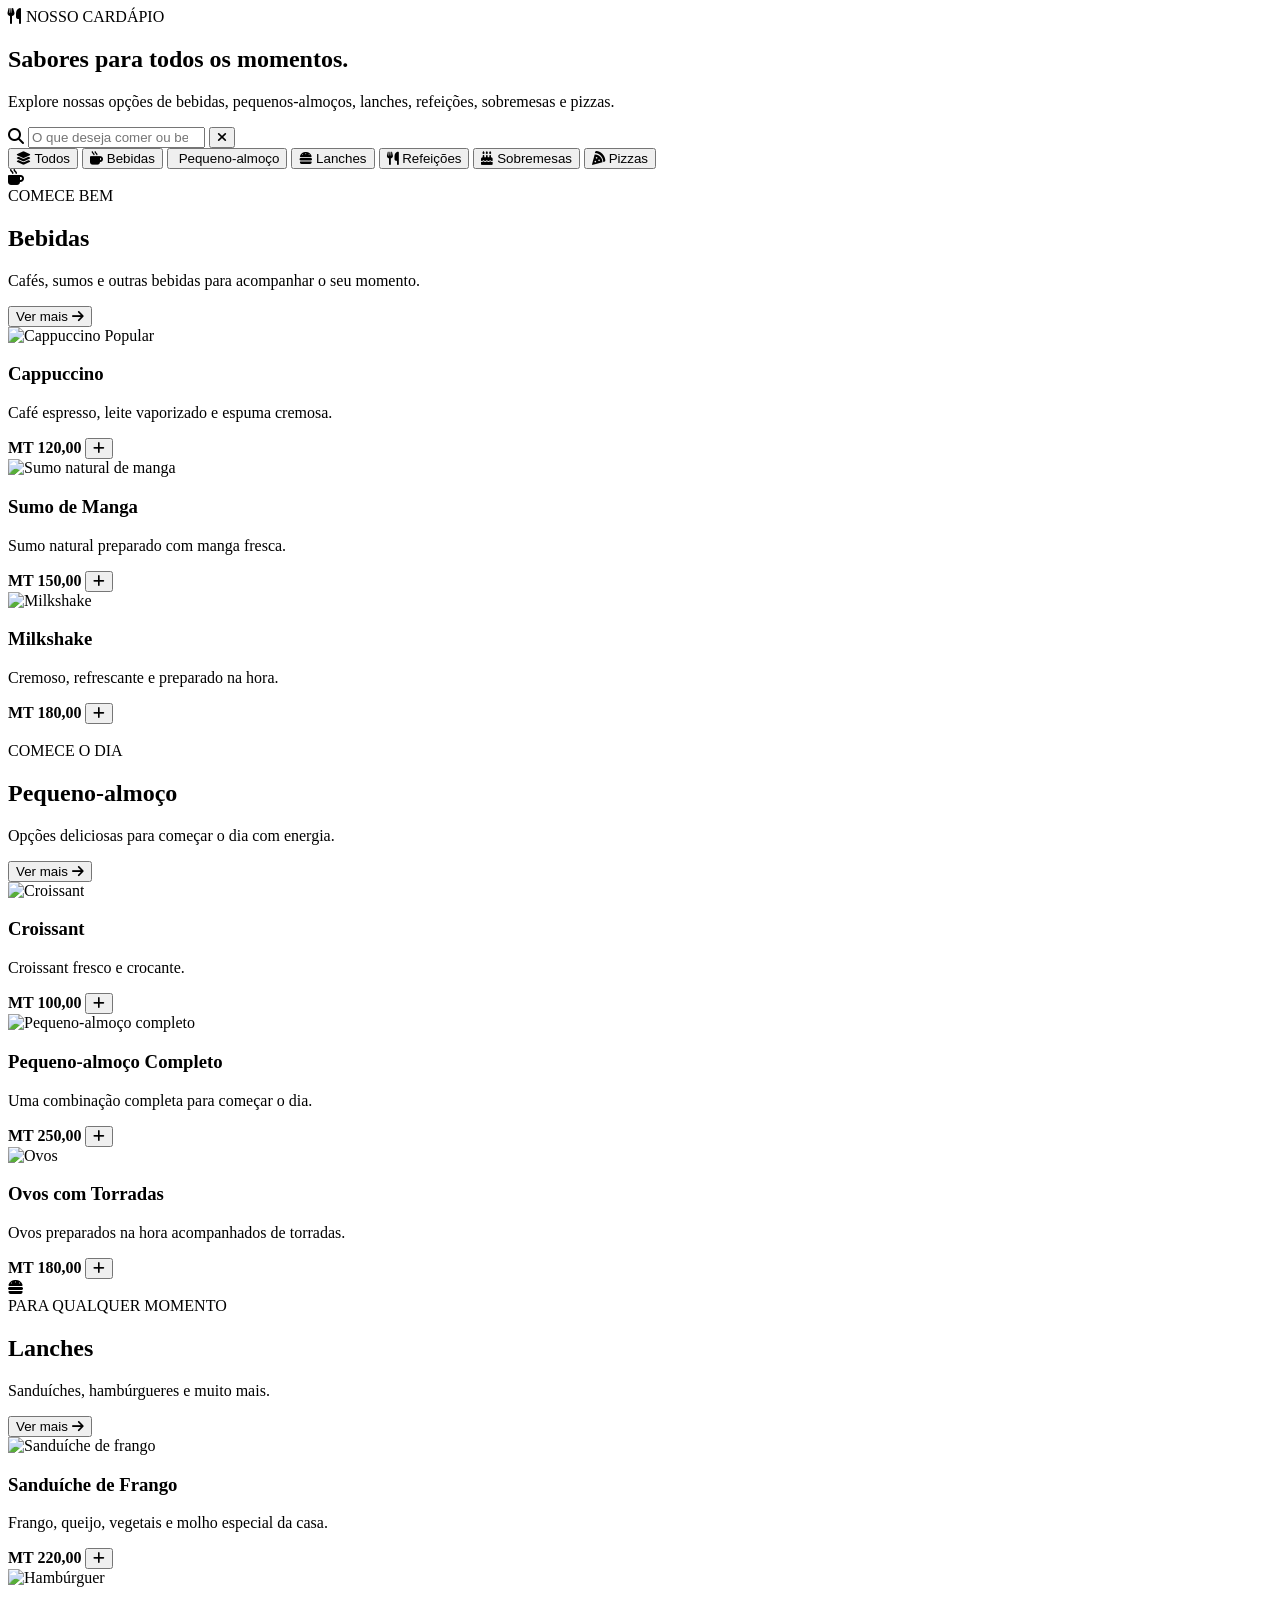
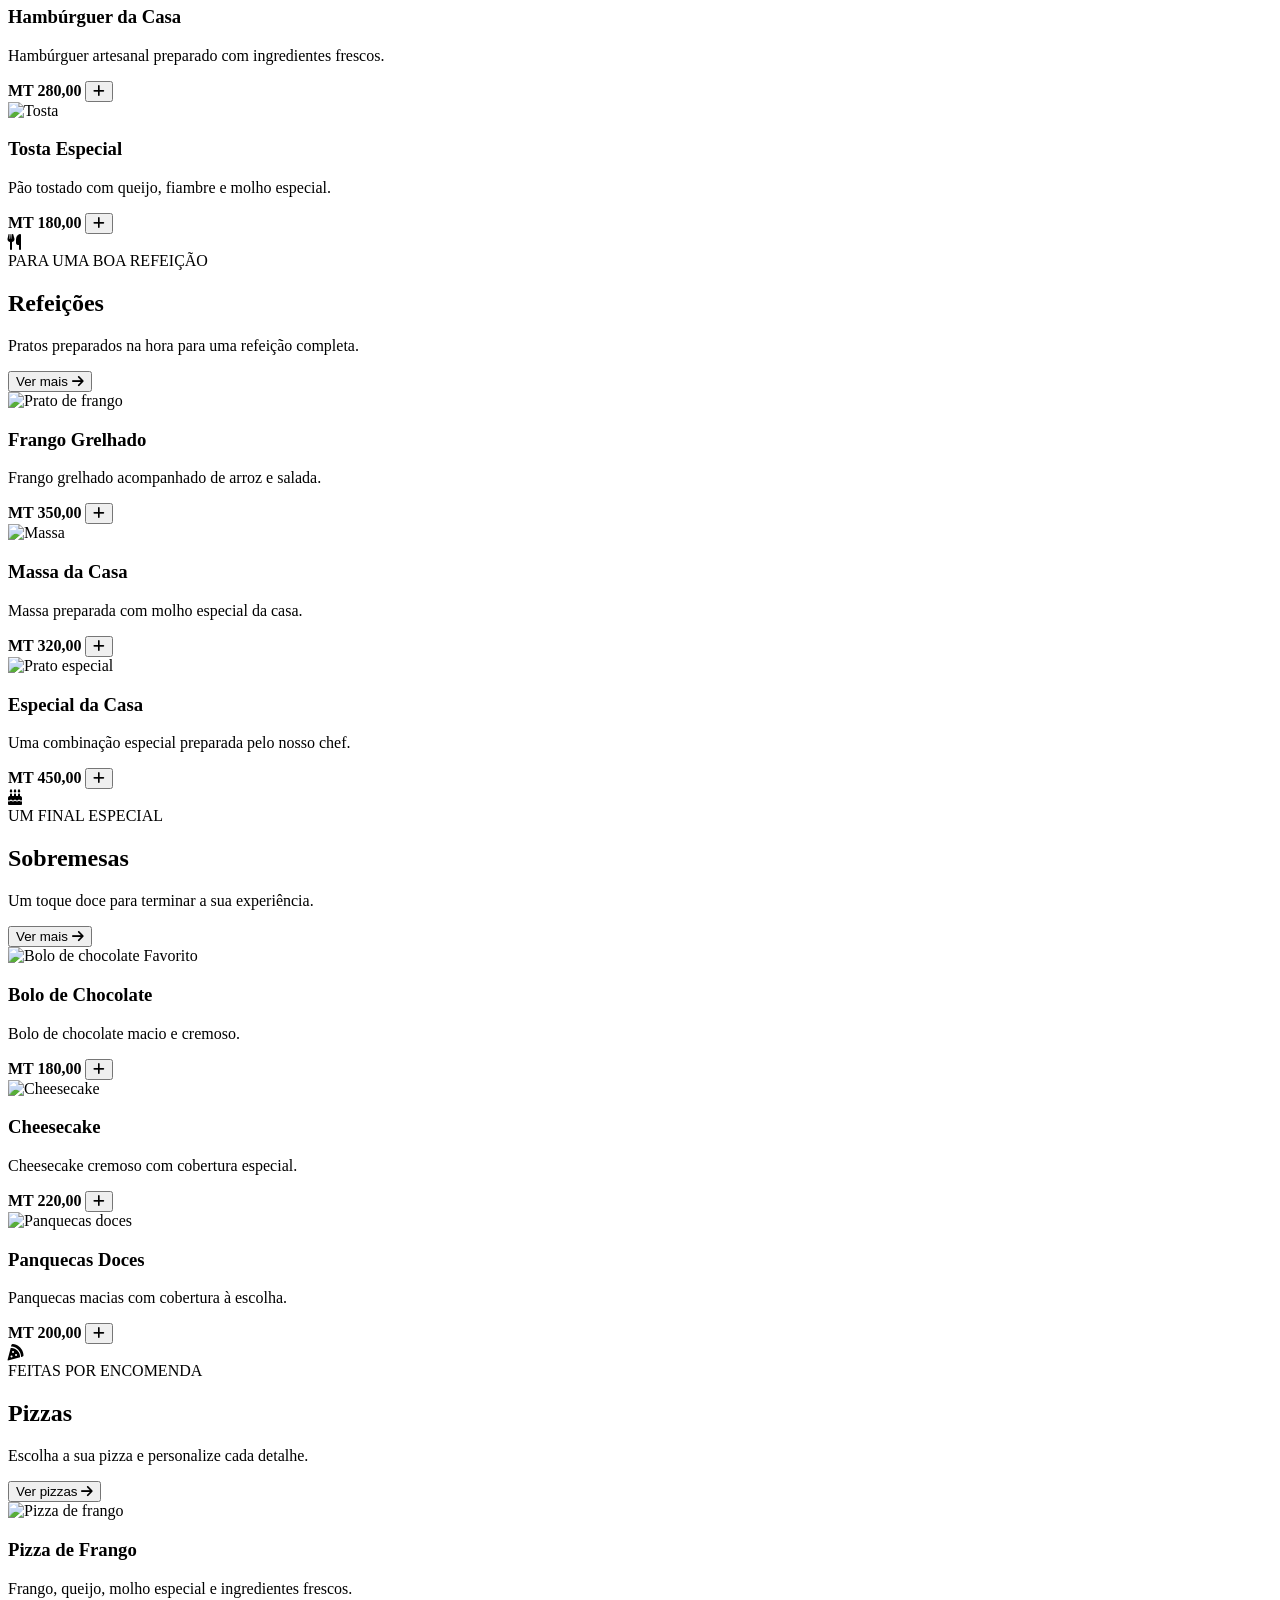
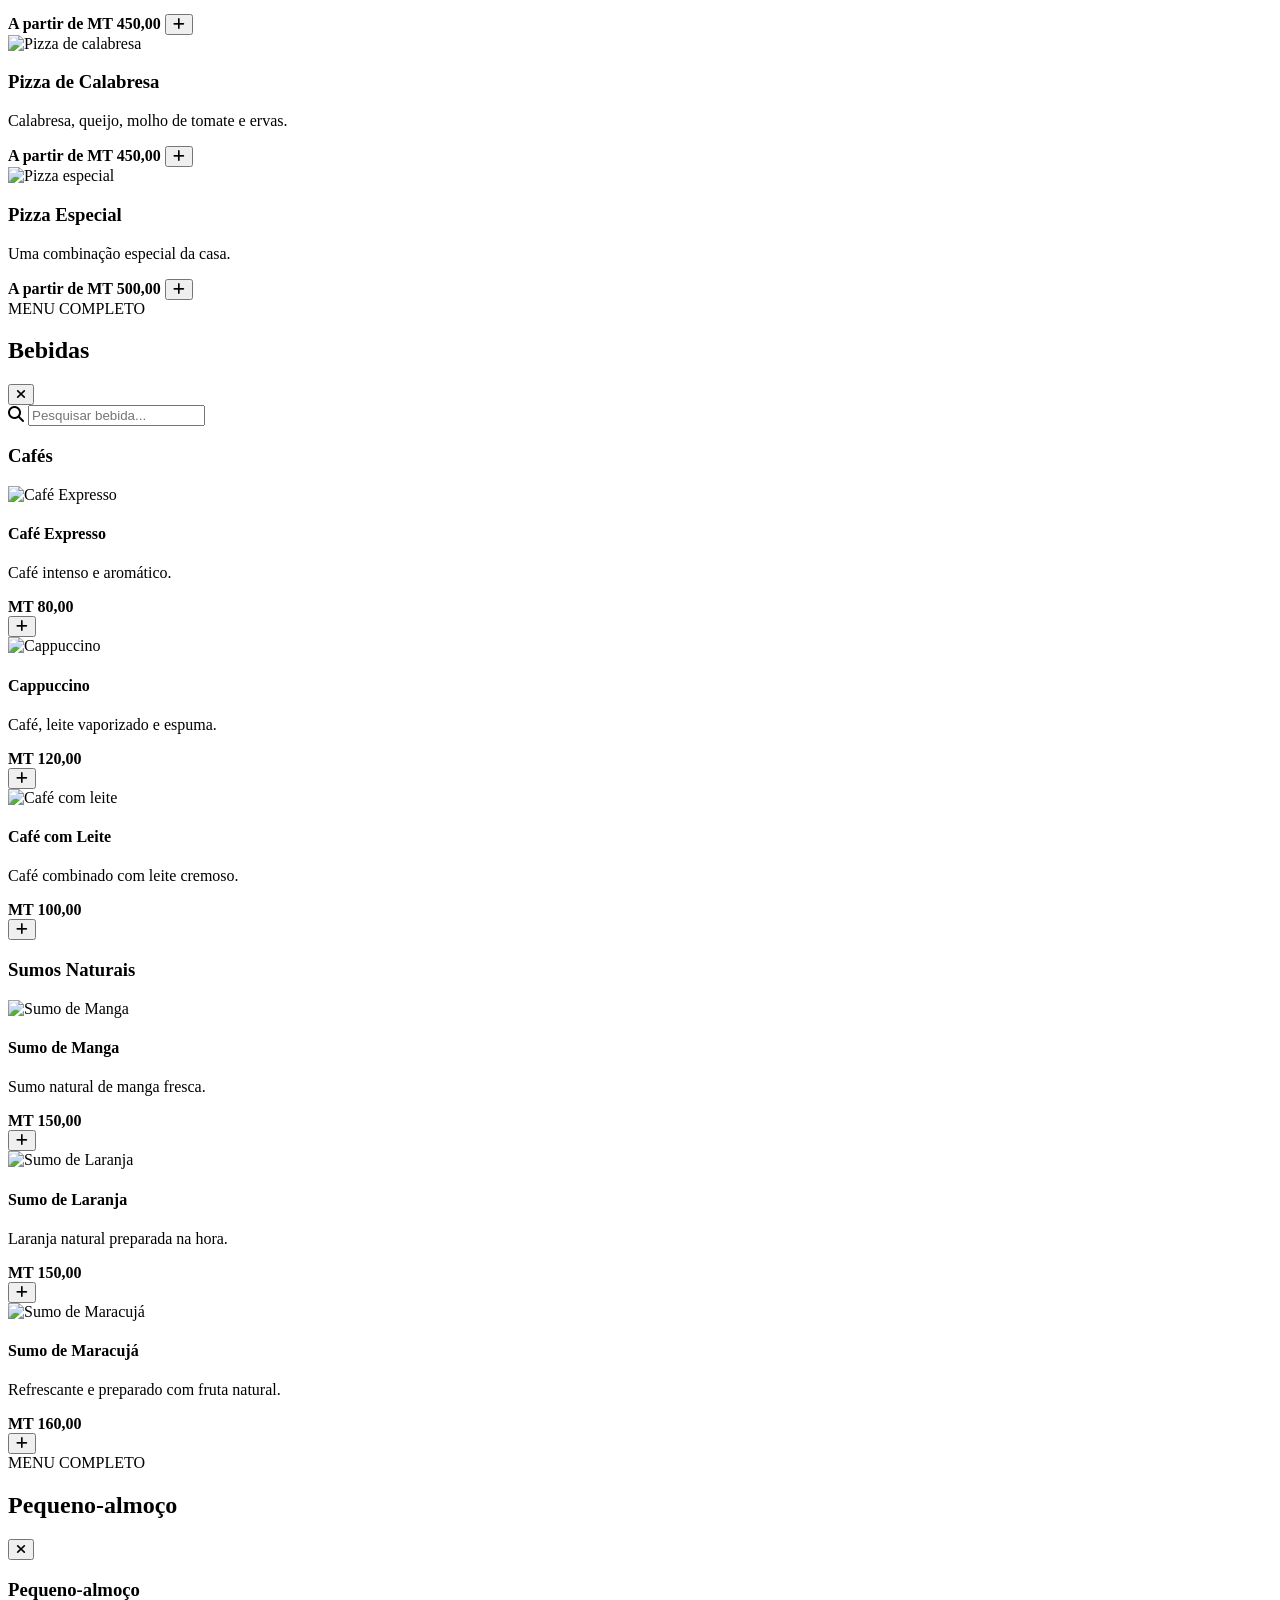
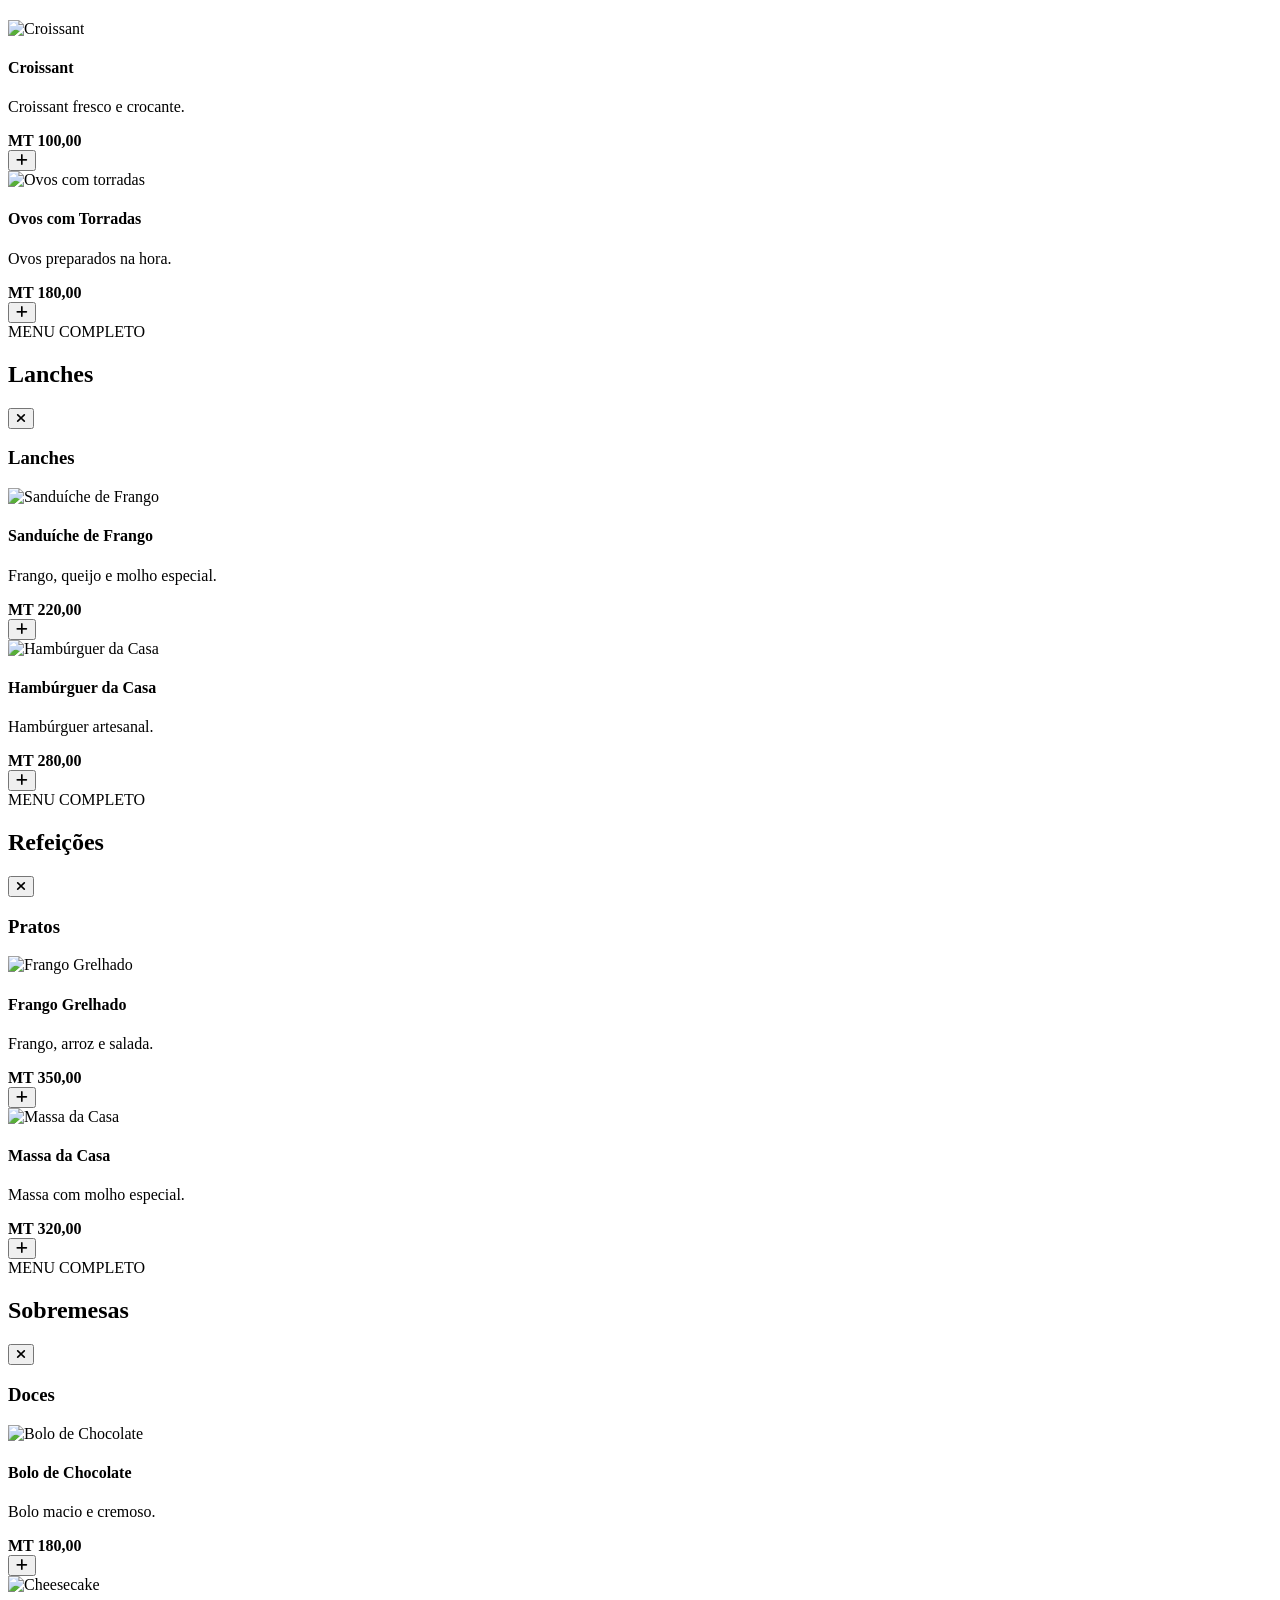
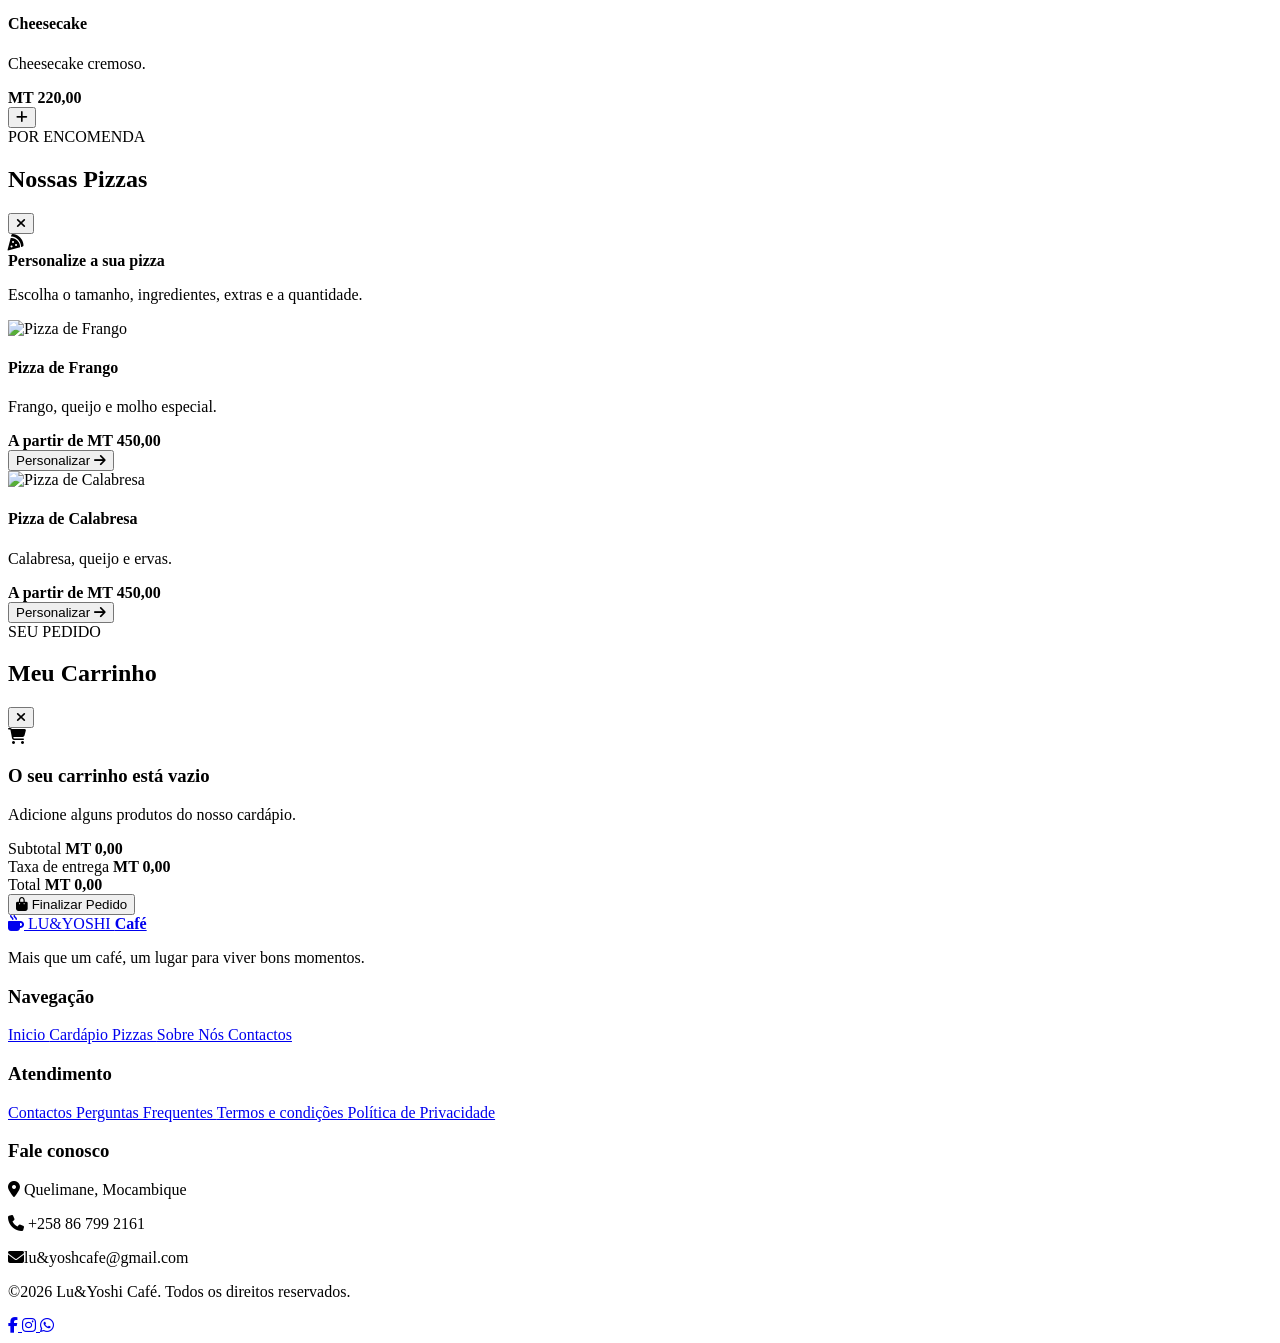
==== cardapio.html @ dadb07b1 "Add files via upload 1 publicação" ====
<!DOCTYPE html>
<html lang="pt">

<head>
    <meta charset="UTF-8">
    <meta name="viewport" content="width=device-width, initial-scale=1.0">

    <title>Cardápio | Lu&Yoshi Café</title>

    <!-- Google Fonts -->
    <link rel="preconnect" href="https://fonts.googleapis.com">
    <link rel="preconnect" href="https://fonts.gstatic.com" crossorigin>
    <link href="https://fonts.googleapis.com/css2?family=Poppins:wght@300;400;500;600;700&display=swap"
        rel="stylesheet">

    <!-- Font Awesome -->
    <link rel="stylesheet" href="https://cdnjs.cloudflare.com/ajax/libs/font-awesome/6.7.2/css/all.min.css">

    <!-- CSS -->
    <link rel="stylesheet" href="css/cardapio.css">
</head>

<body>

    <main class="pagina-cardapio">

        <!-- =====================================================
         CABEÇALHO DA PÁGINA
    ====================================================== -->

        <section class="cabecalho-cardapio">

            <span class="etiqueta-secao">
                <i class="fa-solid fa-utensils"></i>
                NOSSO CARDÁPIO
            </span>

            <h1>
                Sabores para
                <span>todos os momentos.</span>
            </h1>

            <p>
                Explore nossas opções de bebidas, pequenos-almoços,
                lanches, refeições, sobremesas e pizzas.
            </p>

        </section>


        <!-- =====================================================
         PESQUISA
    ====================================================== -->

        <section class="area-pesquisa">

            <div class="campo-pesquisa">

                <i class="fa-solid fa-magnifying-glass"></i>

                <input type="search" id="pesquisaCardapio" placeholder="O que deseja comer ou beber?"
                    autocomplete="off">

                <button type="button" aria-label="Limpar pesquisa">
                    <i class="fa-solid fa-xmark"></i>
                </button>

            </div>

        </section>


        <!-- =====================================================
         CATEGORIAS RÁPIDAS
    ====================================================== -->

        <section class="categorias-rapidas">

            <button class="categoria-atalho ativo" type="button">
                <i class="fa-solid fa-layer-group"></i>
                <span>Todos</span>
            </button>

            <button class="categoria-atalho" type="button">
                <i class="fa-solid fa-mug-hot"></i>
                <span>Bebidas</span>
            </button>

            <button class="categoria-atalho" type="button">
                <i class="fa-solid fa-croissant"></i>
                <span>Pequeno-almoço</span>
            </button>

            <button class="categoria-atalho" type="button">
                <i class="fa-solid fa-burger"></i>
                <span>Lanches</span>
            </button>

            <button class="categoria-atalho" type="button">
                <i class="fa-solid fa-utensils"></i>
                <span>Refeições</span>
            </button>

            <button class="categoria-atalho" type="button">
                <i class="fa-solid fa-cake-candles"></i>
                <span>Sobremesas</span>
            </button>

            <button class="categoria-atalho" type="button">
                <i class="fa-solid fa-pizza-slice"></i>
                <span>Pizzas</span>
            </button>

        </section>


        <!-- =====================================================
         BEBIDAS
    ====================================================== -->

        <section class="categoria-secao" id="bebidas">

            <div class="categoria-cabecalho">

                <div class="categoria-titulo">

                    <div class="categoria-icone">
                        <i class="fa-solid fa-mug-hot"></i>
                    </div>

                    <div>
                        <span>COMECE BEM</span>
                        <h2>Bebidas</h2>
                        <p>
                            Cafés, sumos e outras bebidas para acompanhar
                            o seu momento.
                        </p>
                    </div>

                </div>

                <button class="botao-ver-mais" type="button" data-modal="modalBebidas">
                    Ver mais
                    <i class="fa-solid fa-arrow-right"></i>
                </button>

            </div>


            <div class="produtos-destaque">

                <!-- Produto 1 -->

                <article class="produto-card">

                    <div class="produto-imagem">
                        <img src="imagens/cappuccino.jpg" alt="Cappuccino">

                        <span class="produto-tag">
                            Popular
                        </span>
                    </div>

                    <div class="produto-info">

                        <h3>Cappuccino</h3>

                        <p>
                            Café espresso, leite vaporizado
                            e espuma cremosa.
                        </p>

                        <div class="produto-final">

                            <strong>MT 120,00</strong>

                            <button type="button" class="botao-adicionar" aria-label="Adicionar Cappuccino">
                                <i class="fa-solid fa-plus"></i>
                            </button>

                        </div>

                    </div>

                </article>


                <!-- Produto 2 -->

                <article class="produto-card">

                    <div class="produto-imagem">

                        <img src="imagens/sumo-manga.jpg" alt="Sumo natural de manga">

                    </div>

                    <div class="produto-info">

                        <h3>Sumo de Manga</h3>

                        <p>
                            Sumo natural preparado
                            com manga fresca.
                        </p>

                        <div class="produto-final">

                            <strong>MT 150,00</strong>

                            <button type="button" class="botao-adicionar" aria-label="Adicionar Sumo de Manga">
                                <i class="fa-solid fa-plus"></i>
                            </button>

                        </div>

                    </div>

                </article>


                <!-- Produto 3 -->

                <article class="produto-card">

                    <div class="produto-imagem">

                        <img src="imagens/milkshake.jpg" alt="Milkshake">

                    </div>

                    <div class="produto-info">

                        <h3>Milkshake</h3>

                        <p>
                            Cremoso, refrescante e
                            preparado na hora.
                        </p>

                        <div class="produto-final">

                            <strong>MT 180,00</strong>

                            <button type="button" class="botao-adicionar" aria-label="Adicionar Milkshake">
                                <i class="fa-solid fa-plus"></i>
                            </button>

                        </div>

                    </div>

                </article>

            </div>

        </section>


        <!-- =====================================================
         PEQUENO-ALMOÇO
    ====================================================== -->

        <section class="categoria-secao" id="pequeno-almoco">

            <div class="categoria-cabecalho">

                <div class="categoria-titulo">

                    <div class="categoria-icone">
                        <i class="fa-solid fa-croissant"></i>
                    </div>

                    <div>
                        <span>COMECE O DIA</span>
                        <h2>Pequeno-almoço</h2>
                        <p>
                            Opções deliciosas para começar
                            o dia com energia.
                        </p>
                    </div>

                </div>

                <button class="botao-ver-mais" type="button" data-modal="modalPequenoAlmoco">
                    Ver mais
                    <i class="fa-solid fa-arrow-right"></i>
                </button>

            </div>


            <div class="produtos-destaque">

                <article class="produto-card">

                    <div class="produto-imagem">
                        <img src="imagens/croissant.jpg" alt="Croissant">
                    </div>

                    <div class="produto-info">

                        <h3>Croissant</h3>

                        <p>
                            Croissant fresco e crocante.
                        </p>

                        <div class="produto-final">
                            <strong>MT 100,00</strong>

                            <button type="button" class="botao-adicionar" aria-label="Adicionar Croissant">
                                <i class="fa-solid fa-plus"></i>
                            </button>
                        </div>

                    </div>

                </article>


                <article class="produto-card">

                    <div class="produto-imagem">
                        <img src="imagens/pequeno-almoco.jpg" alt="Pequeno-almoço completo">
                    </div>

                    <div class="produto-info">

                        <h3>Pequeno-almoço Completo</h3>

                        <p>
                            Uma combinação completa para
                            começar o dia.
                        </p>

                        <div class="produto-final">
                            <strong>MT 250,00</strong>

                            <button type="button" class="botao-adicionar"
                                aria-label="Adicionar Pequeno-almoço Completo">
                                <i class="fa-solid fa-plus"></i>
                            </button>
                        </div>

                    </div>

                </article>


                <article class="produto-card">

                    <div class="produto-imagem">
                        <img src="imagens/ovos.jpg" alt="Ovos">
                    </div>

                    <div class="produto-info">

                        <h3>Ovos com Torradas</h3>

                        <p>
                            Ovos preparados na hora
                            acompanhados de torradas.
                        </p>

                        <div class="produto-final">
                            <strong>MT 180,00</strong>

                            <button type="button" class="botao-adicionar" aria-label="Adicionar Ovos com Torradas">
                                <i class="fa-solid fa-plus"></i>
                            </button>
                        </div>

                    </div>

                </article>

            </div>

        </section>


        <!-- =====================================================
         LANCHES
    ====================================================== -->

        <section class="categoria-secao" id="lanches">

            <div class="categoria-cabecalho">

                <div class="categoria-titulo">

                    <div class="categoria-icone">
                        <i class="fa-solid fa-burger"></i>
                    </div>

                    <div>
                        <span>PARA QUALQUER MOMENTO</span>
                        <h2>Lanches</h2>
                        <p>
                            Sanduíches, hambúrgueres e muito mais.
                        </p>
                    </div>

                </div>

                <button class="botao-ver-mais" type="button" data-modal="modalLanches">
                    Ver mais
                    <i class="fa-solid fa-arrow-right"></i>
                </button>

            </div>


            <div class="produtos-destaque">

                <article class="produto-card">

                    <div class="produto-imagem">
                        <img src="imagens/sanduiche-frango.jpg" alt="Sanduíche de frango">
                    </div>

                    <div class="produto-info">

                        <h3>Sanduíche de Frango</h3>

                        <p>
                            Frango, queijo, vegetais e molho
                            especial da casa.
                        </p>

                        <div class="produto-final">
                            <strong>MT 220,00</strong>

                            <button type="button" class="botao-adicionar" aria-label="Adicionar Sanduíche de Frango">
                                <i class="fa-solid fa-plus"></i>
                            </button>
                        </div>

                    </div>

                </article>


                <article class="produto-card">

                    <div class="produto-imagem">
                        <img src="imagens/hamburguer.jpg" alt="Hambúrguer">
                    </div>

                    <div class="produto-info">

                        <h3>Hambúrguer da Casa</h3>

                        <p>
                            Hambúrguer artesanal preparado
                            com ingredientes frescos.
                        </p>

                        <div class="produto-final">
                            <strong>MT 280,00</strong>

                            <button type="button" class="botao-adicionar" aria-label="Adicionar Hambúrguer da Casa">
                                <i class="fa-solid fa-plus"></i>
                            </button>
                        </div>

                    </div>

                </article>


                <article class="produto-card">

                    <div class="produto-imagem">
                        <img src="imagens/tosta.jpg" alt="Tosta">
                    </div>

                    <div class="produto-info">

                        <h3>Tosta Especial</h3>

                        <p>
                            Pão tostado com queijo,
                            fiambre e molho especial.
                        </p>

                        <div class="produto-final">
                            <strong>MT 180,00</strong>

                            <button type="button" class="botao-adicionar" aria-label="Adicionar Tosta Especial">
                                <i class="fa-solid fa-plus"></i>
                            </button>
                        </div>

                    </div>

                </article>

            </div>

        </section>


        <!-- =====================================================
         REFEIÇÕES
    ====================================================== -->

        <section class="categoria-secao" id="refeicoes">

            <div class="categoria-cabecalho">

                <div class="categoria-titulo">

                    <div class="categoria-icone">
                        <i class="fa-solid fa-utensils"></i>
                    </div>

                    <div>
                        <span>PARA UMA BOA REFEIÇÃO</span>
                        <h2>Refeições</h2>
                        <p>
                            Pratos preparados na hora
                            para uma refeição completa.
                        </p>
                    </div>

                </div>

                <button class="botao-ver-mais" type="button" data-modal="modalRefeicoes">
                    Ver mais
                    <i class="fa-solid fa-arrow-right"></i>
                </button>

            </div>


            <div class="produtos-destaque">

                <article class="produto-card">

                    <div class="produto-imagem">
                        <img src="imagens/prato-frango.jpg" alt="Prato de frango">
                    </div>

                    <div class="produto-info">

                        <h3>Frango Grelhado</h3>

                        <p>
                            Frango grelhado acompanhado
                            de arroz e salada.
                        </p>

                        <div class="produto-final">
                            <strong>MT 350,00</strong>

                            <button type="button" class="botao-adicionar" aria-label="Adicionar Frango Grelhado">
                                <i class="fa-solid fa-plus"></i>
                            </button>
                        </div>

                    </div>

                </article>


                <article class="produto-card">

                    <div class="produto-imagem">
                        <img src="imagens/massa.jpg" alt="Massa">
                    </div>

                    <div class="produto-info">

                        <h3>Massa da Casa</h3>

                        <p>
                            Massa preparada com molho
                            especial da casa.
                        </p>

                        <div class="produto-final">
                            <strong>MT 320,00</strong>

                            <button type="button" class="botao-adicionar" aria-label="Adicionar Massa da Casa">
                                <i class="fa-solid fa-plus"></i>
                            </button>
                        </div>

                    </div>

                </article>


                <article class="produto-card">

                    <div class="produto-imagem">
                        <img src="imagens/prato-especial.jpg" alt="Prato especial">
                    </div>

                    <div class="produto-info">

                        <h3>Especial da Casa</h3>

                        <p>
                            Uma combinação especial preparada
                            pelo nosso chef.
                        </p>

                        <div class="produto-final">
                            <strong>MT 450,00</strong>

                            <button type="button" class="botao-adicionar" aria-label="Adicionar Especial da Casa">
                                <i class="fa-solid fa-plus"></i>
                            </button>
                        </div>

                    </div>

                </article>

            </div>

        </section>


        <!-- =====================================================
         SOBREMESAS
    ====================================================== -->

        <section class="categoria-secao" id="sobremesas">

            <div class="categoria-cabecalho">

                <div class="categoria-titulo">

                    <div class="categoria-icone">
                        <i class="fa-solid fa-cake-candles"></i>
                    </div>

                    <div>
                        <span>UM FINAL ESPECIAL</span>
                        <h2>Sobremesas</h2>
                        <p>
                            Um toque doce para terminar
                            a sua experiência.
                        </p>
                    </div>

                </div>

                <button class="botao-ver-mais" type="button" data-modal="modalSobremesas">
                    Ver mais
                    <i class="fa-solid fa-arrow-right"></i>
                </button>

            </div>


            <div class="produtos-destaque">

                <article class="produto-card">

                    <div class="produto-imagem">
                        <img src="imagens/bolo-chocolate.jpg" alt="Bolo de chocolate">

                        <span class="produto-tag">
                            Favorito
                        </span>
                    </div>

                    <div class="produto-info">

                        <h3>Bolo de Chocolate</h3>

                        <p>
                            Bolo de chocolate macio
                            e cremoso.
                        </p>

                        <div class="produto-final">
                            <strong>MT 180,00</strong>

                            <button type="button" class="botao-adicionar" aria-label="Adicionar Bolo de Chocolate">
                                <i class="fa-solid fa-plus"></i>
                            </button>
                        </div>

                    </div>

                </article>


                <article class="produto-card">

                    <div class="produto-imagem">
                        <img src="imagens/cheesecake.jpg" alt="Cheesecake">
                    </div>

                    <div class="produto-info">

                        <h3>Cheesecake</h3>

                        <p>
                            Cheesecake cremoso com cobertura
                            especial.
                        </p>

                        <div class="produto-final">
                            <strong>MT 220,00</strong>

                            <button type="button" class="botao-adicionar" aria-label="Adicionar Cheesecake">
                                <i class="fa-solid fa-plus"></i>
                            </button>
                        </div>

                    </div>

                </article>


                <article class="produto-card">

                    <div class="produto-imagem">
                        <img src="imagens/panqueca.jpg" alt="Panquecas doces">
                    </div>

                    <div class="produto-info">

                        <h3>Panquecas Doces</h3>

                        <p>
                            Panquecas macias com cobertura
                            à escolha.
                        </p>

                        <div class="produto-final">
                            <strong>MT 200,00</strong>

                            <button type="button" class="botao-adicionar" aria-label="Adicionar Panquecas Doces">
                                <i class="fa-solid fa-plus"></i>
                            </button>
                        </div>

                    </div>

                </article>

            </div>

        </section>


        <!-- =====================================================
         PIZZAS
    ====================================================== -->

        <section class="categoria-secao secao-pizzas" id="pizzas">

            <div class="categoria-cabecalho">

                <div class="categoria-titulo">

                    <div class="categoria-icone">
                        <i class="fa-solid fa-pizza-slice"></i>
                    </div>

                    <div>
                        <span>FEITAS POR ENCOMENDA</span>
                        <h2>Pizzas</h2>
                        <p>
                            Escolha a sua pizza e personalize
                            cada detalhe.
                        </p>
                    </div>

                </div>

                <button class="botao-ver-mais" type="button" data-modal="modalPizzas">
                    Ver pizzas
                    <i class="fa-solid fa-arrow-right"></i>
                </button>

            </div>


            <div class="produtos-destaque">

                <article class="produto-card">

                    <div class="produto-imagem">
                        <img src="imagens/pizza-frango.jpg" alt="Pizza de frango">

                    </div>

                    <div class="produto-info">

                        <h3>Pizza de Frango</h3>

                        <p>
                            Frango, queijo, molho especial
                            e ingredientes frescos.
                        </p>

                        <div class="produto-final">

                            <strong>A partir de MT 450,00</strong>

                            <button type="button" class="botao-adicionar" aria-label="Personalizar Pizza de Frango">
                                <i class="fa-solid fa-plus"></i>
                            </button>

                        </div>

                    </div>

                </article>


                <article class="produto-card">

                    <div class="produto-imagem">
                        <img src="imagens/pizza-calabresa.jpg" alt="Pizza de calabresa">
                    </div>

                    <div class="produto-info">

                        <h3>Pizza de Calabresa</h3>

                        <p>
                            Calabresa, queijo, molho de tomate
                            e ervas.
                        </p>

                        <div class="produto-final">

                            <strong>A partir de MT 450,00</strong>

                            <button type="button" class="botao-adicionar" aria-label="Personalizar Pizza de Calabresa">
                                <i class="fa-solid fa-plus"></i>
                            </button>

                        </div>

                    </div>

                </article>


                <article class="produto-card">

                    <div class="produto-imagem">
                        <img src="imagens/pizza-especial.jpg" alt="Pizza especial">
                    </div>

                    <div class="produto-info">

                        <h3>Pizza Especial</h3>

                        <p>
                            Uma combinação especial
                            da casa.
                        </p>

                        <div class="produto-final">

                            <strong>A partir de MT 500,00</strong>

                            <button type="button" class="botao-adicionar" aria-label="Personalizar Pizza Especial">
                                <i class="fa-solid fa-plus"></i>
                            </button>

                        </div>

                    </div>

                </article>

            </div>

        </section>


    </main>


    <!-- =========================================================
     MODAL — BEBIDAS
========================================================== -->

    <div class="modal" id="modalBebidas">

        <div class="modal-conteudo">

            <div class="modal-cabecalho">

                <div>
                    <span>MENU COMPLETO</span>
                    <h2>Bebidas</h2>
                </div>

                <button class="fechar-modal" type="button">
                    <i class="fa-solid fa-xmark"></i>
                </button>

            </div>


            <div class="modal-pesquisa">

                <i class="fa-solid fa-magnifying-glass"></i>

                <input type="search" placeholder="Pesquisar bebida...">

            </div>


            <div class="grupo-produtos">

                <h3>Cafés</h3>

                <article class="produto-modal">

                    <div class="produto-modal-imagem">
                        <img src="imagens/cafe-expresso.jpg" alt="Café Expresso">
                    </div>

                    <div class="produto-modal-info">

                        <h4>Café Expresso</h4>

                        <p>Café intenso e aromático.</p>

                        <strong>MT 80,00</strong>

                    </div>

                    <button class="botao-adicionar-modal">
                        <i class="fa-solid fa-plus"></i>
                    </button>

                </article>


                <article class="produto-modal">

                    <div class="produto-modal-imagem">
                        <img src="imagens/cappuccino.jpg" alt="Cappuccino">
                    </div>

                    <div class="produto-modal-info">

                        <h4>Cappuccino</h4>

                        <p>Café, leite vaporizado e espuma.</p>

                        <strong>MT 120,00</strong>

                    </div>

                    <button class="botao-adicionar-modal">
                        <i class="fa-solid fa-plus"></i>
                    </button>

                </article>


                <article class="produto-modal">

                    <div class="produto-modal-imagem">
                        <img src="imagens/cafe-leite.jpg" alt="Café com leite">
                    </div>

                    <div class="produto-modal-info">

                        <h4>Café com Leite</h4>

                        <p>Café combinado com leite cremoso.</p>

                        <strong>MT 100,00</strong>

                    </div>

                    <button class="botao-adicionar-modal">
                        <i class="fa-solid fa-plus"></i>
                    </button>

                </article>

            </div>


            <div class="grupo-produtos">

                <h3>Sumos Naturais</h3>

                <article class="produto-modal">

                    <div class="produto-modal-imagem">
                        <img src="imagens/sumo-manga.jpg" alt="Sumo de Manga">
                    </div>

                    <div class="produto-modal-info">

                        <h4>Sumo de Manga</h4>

                        <p>Sumo natural de manga fresca.</p>

                        <strong>MT 150,00</strong>

                    </div>

                    <button class="botao-adicionar-modal">
                        <i class="fa-solid fa-plus"></i>
                    </button>

                </article>


                <article class="produto-modal">

                    <div class="produto-modal-imagem">
                        <img src="imagens/sumo-laranja.jpg" alt="Sumo de Laranja">
                    </div>

                    <div class="produto-modal-info">

                        <h4>Sumo de Laranja</h4>

                        <p>Laranja natural preparada na hora.</p>

                        <strong>MT 150,00</strong>

                    </div>

                    <button class="botao-adicionar-modal">
                        <i class="fa-solid fa-plus"></i>
                    </button>

                </article>


                <article class="produto-modal">

                    <div class="produto-modal-imagem">
                        <img src="imagens/sumo-maracuja.jpg" alt="Sumo de Maracujá">
                    </div>

                    <div class="produto-modal-info">

                        <h4>Sumo de Maracujá</h4>

                        <p>Refrescante e preparado com fruta natural.</p>

                        <strong>MT 160,00</strong>

                    </div>

                    <button class="botao-adicionar-modal">
                        <i class="fa-solid fa-plus"></i>
                    </button>

                </article>

            </div>

        </div>

    </div>


    <!-- =========================================================
     MODAIS DAS OUTRAS CATEGORIAS
========================================================== -->

    <div class="modal" id="modalPequenoAlmoco">

        <div class="modal-conteudo">

            <div class="modal-cabecalho">
                <div>
                    <span>MENU COMPLETO</span>
                    <h2>Pequeno-almoço</h2>
                </div>

                <button class="fechar-modal" type="button">
                    <i class="fa-solid fa-xmark"></i>
                </button>
            </div>

            <div class="grupo-produtos">

                <h3>Pequeno-almoço</h3>

                <article class="produto-modal">
                    <div class="produto-modal-imagem">
                        <img src="imagens/croissant.jpg" alt="Croissant">
                    </div>

                    <div class="produto-modal-info">
                        <h4>Croissant</h4>
                        <p>Croissant fresco e crocante.</p>
                        <strong>MT 100,00</strong>
                    </div>

                    <button class="botao-adicionar-modal">
                        <i class="fa-solid fa-plus"></i>
                    </button>
                </article>

                <article class="produto-modal">
                    <div class="produto-modal-imagem">
                        <img src="imagens/ovos.jpg" alt="Ovos com torradas">
                    </div>

                    <div class="produto-modal-info">
                        <h4>Ovos com Torradas</h4>
                        <p>Ovos preparados na hora.</p>
                        <strong>MT 180,00</strong>
                    </div>

                    <button class="botao-adicionar-modal">
                        <i class="fa-solid fa-plus"></i>
                    </button>
                </article>

            </div>

        </div>

    </div>


    <div class="modal" id="modalLanches">

        <div class="modal-conteudo">

            <div class="modal-cabecalho">
                <div>
                    <span>MENU COMPLETO</span>
                    <h2>Lanches</h2>
                </div>

                <button class="fechar-modal" type="button">
                    <i class="fa-solid fa-xmark"></i>
                </button>
            </div>

            <div class="grupo-produtos">

                <h3>Lanches</h3>

                <article class="produto-modal">
                    <div class="produto-modal-imagem">
                        <img src="imagens/sanduiche-frango.jpg" alt="Sanduíche de Frango">
                    </div>

                    <div class="produto-modal-info">
                        <h4>Sanduíche de Frango</h4>
                        <p>Frango, queijo e molho especial.</p>
                        <strong>MT 220,00</strong>
                    </div>

                    <button class="botao-adicionar-modal">
                        <i class="fa-solid fa-plus"></i>
                    </button>
                </article>

                <article class="produto-modal">
                    <div class="produto-modal-imagem">
                        <img src="imagens/hamburguer.jpg" alt="Hambúrguer da Casa">
                    </div>

                    <div class="produto-modal-info">
                        <h4>Hambúrguer da Casa</h4>
                        <p>Hambúrguer artesanal.</p>
                        <strong>MT 280,00</strong>
                    </div>

                    <button class="botao-adicionar-modal">
                        <i class="fa-solid fa-plus"></i>
                    </button>
                </article>

            </div>

        </div>

    </div>


    <div class="modal" id="modalRefeicoes">

        <div class="modal-conteudo">

            <div class="modal-cabecalho">
                <div>
                    <span>MENU COMPLETO</span>
                    <h2>Refeições</h2>
                </div>

                <button class="fechar-modal" type="button">
                    <i class="fa-solid fa-xmark"></i>
                </button>
            </div>

            <div class="grupo-produtos">

                <h3>Pratos</h3>

                <article class="produto-modal">
                    <div class="produto-modal-imagem">
                        <img src="imagens/prato-frango.jpg" alt="Frango Grelhado">
                    </div>

                    <div class="produto-modal-info">
                        <h4>Frango Grelhado</h4>
                        <p>Frango, arroz e salada.</p>
                        <strong>MT 350,00</strong>
                    </div>

                    <button class="botao-adicionar-modal">
                        <i class="fa-solid fa-plus"></i>
                    </button>
                </article>

                <article class="produto-modal">
                    <div class="produto-modal-imagem">
                        <img src="imagens/massa.jpg" alt="Massa da Casa">
                    </div>

                    <div class="produto-modal-info">
                        <h4>Massa da Casa</h4>
                        <p>Massa com molho especial.</p>
                        <strong>MT 320,00</strong>
                    </div>

                    <button class="botao-adicionar-modal">
                        <i class="fa-solid fa-plus"></i>
                    </button>
                </article>

            </div>

        </div>

    </div>


    <div class="modal" id="modalSobremesas">

        <div class="modal-conteudo">

            <div class="modal-cabecalho">
                <div>
                    <span>MENU COMPLETO</span>
                    <h2>Sobremesas</h2>
                </div>

                <button class="fechar-modal" type="button">
                    <i class="fa-solid fa-xmark"></i>
                </button>
            </div>

            <div class="grupo-produtos">

                <h3>Doces</h3>

                <article class="produto-modal">
                    <div class="produto-modal-imagem">
                        <img src="imagens/bolo-chocolate.jpg" alt="Bolo de Chocolate">
                    </div>

                    <div class="produto-modal-info">
                        <h4>Bolo de Chocolate</h4>
                        <p>Bolo macio e cremoso.</p>
                        <strong>MT 180,00</strong>
                    </div>

                    <button class="botao-adicionar-modal">
                        <i class="fa-solid fa-plus"></i>
                    </button>
                </article>

                <article class="produto-modal">
                    <div class="produto-modal-imagem">
                        <img src="imagens/cheesecake.jpg" alt="Cheesecake">
                    </div>

                    <div class="produto-modal-info">
                        <h4>Cheesecake</h4>
                        <p>Cheesecake cremoso.</p>
                        <strong>MT 220,00</strong>
                    </div>

                    <button class="botao-adicionar-modal">
                        <i class="fa-solid fa-plus"></i>
                    </button>
                </article>

            </div>

        </div>

    </div>


    <div class="modal" id="modalPizzas">

        <div class="modal-conteudo modal-pizzas">

            <div class="modal-cabecalho">

                <div>
                    <span>POR ENCOMENDA</span>
                    <h2>Nossas Pizzas</h2>
                </div>

                <button class="fechar-modal" type="button">
                    <i class="fa-solid fa-xmark"></i>
                </button>

            </div>


            <div class="aviso-pizza">

                <i class="fa-solid fa-pizza-slice"></i>

                <div>
                    <strong>Personalize a sua pizza</strong>

                    <p>
                        Escolha o tamanho, ingredientes,
                        extras e a quantidade.
                    </p>
                </div>

            </div>


            <div class="grupo-produtos">

                <article class="produto-modal">

                    <div class="produto-modal-imagem">
                        <img src="imagens/pizza-frango.jpg" alt="Pizza de Frango">
                    </div>

                    <div class="produto-modal-info">

                        <h4>Pizza de Frango</h4>

                        <p>
                            Frango, queijo e molho especial.
                        </p>

                        <strong>A partir de MT 450,00</strong>

                    </div>

                    <button class="botao-personalizar">
                        Personalizar
                        <i class="fa-solid fa-arrow-right"></i>
                    </button>

                </article>


                <article class="produto-modal">

                    <div class="produto-modal-imagem">
                        <img src="imagens/pizza-calabresa.jpg" alt="Pizza de Calabresa">
                    </div>

                    <div class="produto-modal-info">

                        <h4>Pizza de Calabresa</h4>

                        <p>
                            Calabresa, queijo e ervas.
                        </p>

                        <strong>A partir de MT 450,00</strong>

                    </div>

                    <button class="botao-personalizar">
                        Personalizar
                        <i class="fa-solid fa-arrow-right"></i>
                    </button>

                </article>

            </div>

        </div>

    </div>

    <!-- =====================================================
     MODAL DO CARRINHO
===================================================== -->

    <div class="modal" id="modalCarrinho">

        <div class="modal-conteudo modal-carrinho">

            <!-- CABEÇALHO -->

            <div class="modal-cabecalho">

                <div>
                    <span class="etiqueta-secao">
                        SEU PEDIDO
                    </span>

                    <h2>
                        Meu Carrinho
                    </h2>
                </div>

                <button class="fechar-modal" id="fecharCarrinho">
                    <i class="fa-solid fa-xmark"></i>
                </button>

            </div>


            <!-- PRODUTOS -->

            <div class="lista-carrinho" id="listaCarrinho">

                <!-- Os produtos serão inseridos pelo JavaScript -->

            </div>


            <!-- CARRINHO VAZIO -->

            <div class="carrinho-vazio" id="carrinhoVazio">

                <i class="fa-solid fa-cart-shopping"></i>

                <h3>
                    O seu carrinho está vazio
                </h3>

                <p>
                    Adicione alguns produtos do nosso cardápio.
                </p>

            </div>


            <!-- RESUMO -->

            <div class="resumo-carrinho" id="resumoCarrinho">

                <div class="linha-resumo">

                    <span>
                        Subtotal
                    </span>

                    <strong id="subtotalCarrinho">
                        MT 0,00
                    </strong>

                </div>


                <div class="linha-resumo">

                    <span>
                        Taxa de entrega
                    </span>

                    <strong id="taxaEntrega">
                        MT 0,00
                    </strong>

                </div>


                <div class="linha-total">

                    <span>
                        Total
                    </span>

                    <strong id="totalCarrinho">
                        MT 0,00
                    </strong>

                </div>


                <button class="botao-finalizar" id="finalizarPedido">

                    <i class="fa-solid fa-bag-shopping"></i>

                    Finalizar Pedido

                </button>

            </div>

        </div>

    </div>
    <footer class="rodape" id="rodape">

        <div class="rodape-principal">

            <!--LOgo-->

            <div class="rodape-marca">

                <a href="index.html" class="logo">

                    <span class="logo-icone"><i class="fa-solid fa-mug-hot"></i></span>

                    <span class="logo-texto">LU&YOSHI <strong>Café</strong></span>
                </a>

                <p>
                    Mais que um café, um lugar para viver bons momentos.
                </p>

            </div>

            <div class="rodape-coluna">

                <h3>Navegação</h3>

                <a href="index.html">
                    Inicio
                </a>

                <a href="cardapio.html">
                    Cardápio
                </a>

                <a href="pizzas.html">
                    Pizzas
                </a>

                <a href="sobreNos.html">
                    Sobre Nós
                </a>

                <a href="contactos.html">
                    Contactos
                </a>

            </div>

            <div class="rodape-coluna">

                <h3>Atendimento</h3>

                <a href="index.html">

                    Contactos

                </a>

                <a href="cardapio.html">

                    Perguntas Frequentes

                </a>

                <a href="pizzas.html">

                    Termos e condições

                </a>



                <a href="contactos.html">

                    Política de Privacidade

                </a>

            </div>

            <!--Contactos-->

            <div class="rodape-coluna">

                <h3>Fale conosco</h3>

                <p><i class="fa-solid fa-location-dot"></i> Quelimane, Mocambique</p>

                <p><i class="fa-solid fa-phone"></i> +258 86 799 2161 </p>

                <p><i class="fa-solid fa-envelope"></i>lu&yoshcafe@gmail.com</p>

            </div>

        </div>

        <!--Rodapé Inferior-->

        <div class="rodape-final">

            <p>

                ©2026 Lu&Yoshi Café. Todos os direitos reservados.

            </p>

            <div class="redes-sociais">

                <a href="#" aria-label="Facebook">

                    <i class="fa-brands fa-facebook-f"></i>

                </a>

                <a href="#" aria-label="Instagram">

                    <i class="fa-brands fa-instagram"></i>

                </a>

                <a href="#" aria-label="WhatsApp">

                    <i class="fa-brands fa-whatsapp"></i>

                </a>

            </div>

        </div>

    </footer>

    <script src="JS/cardapio.js"></script>


</body>

</html>
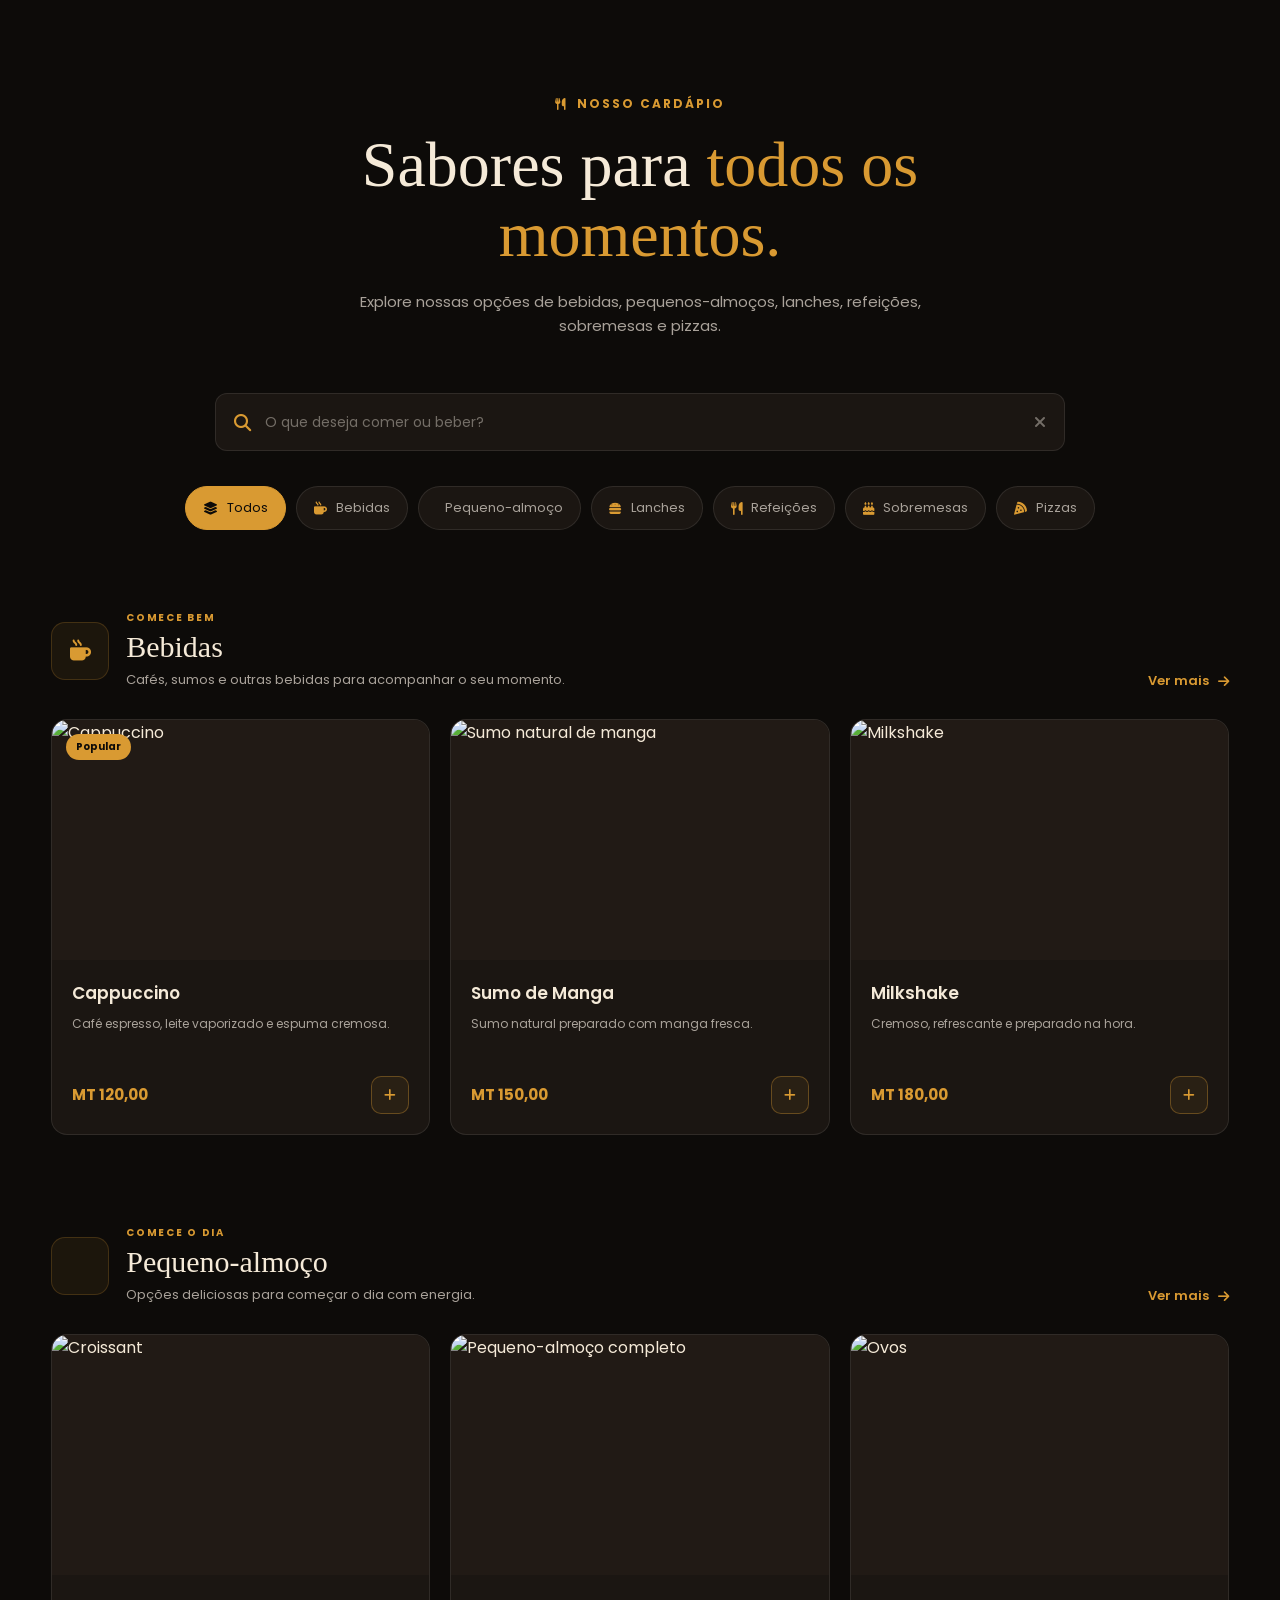
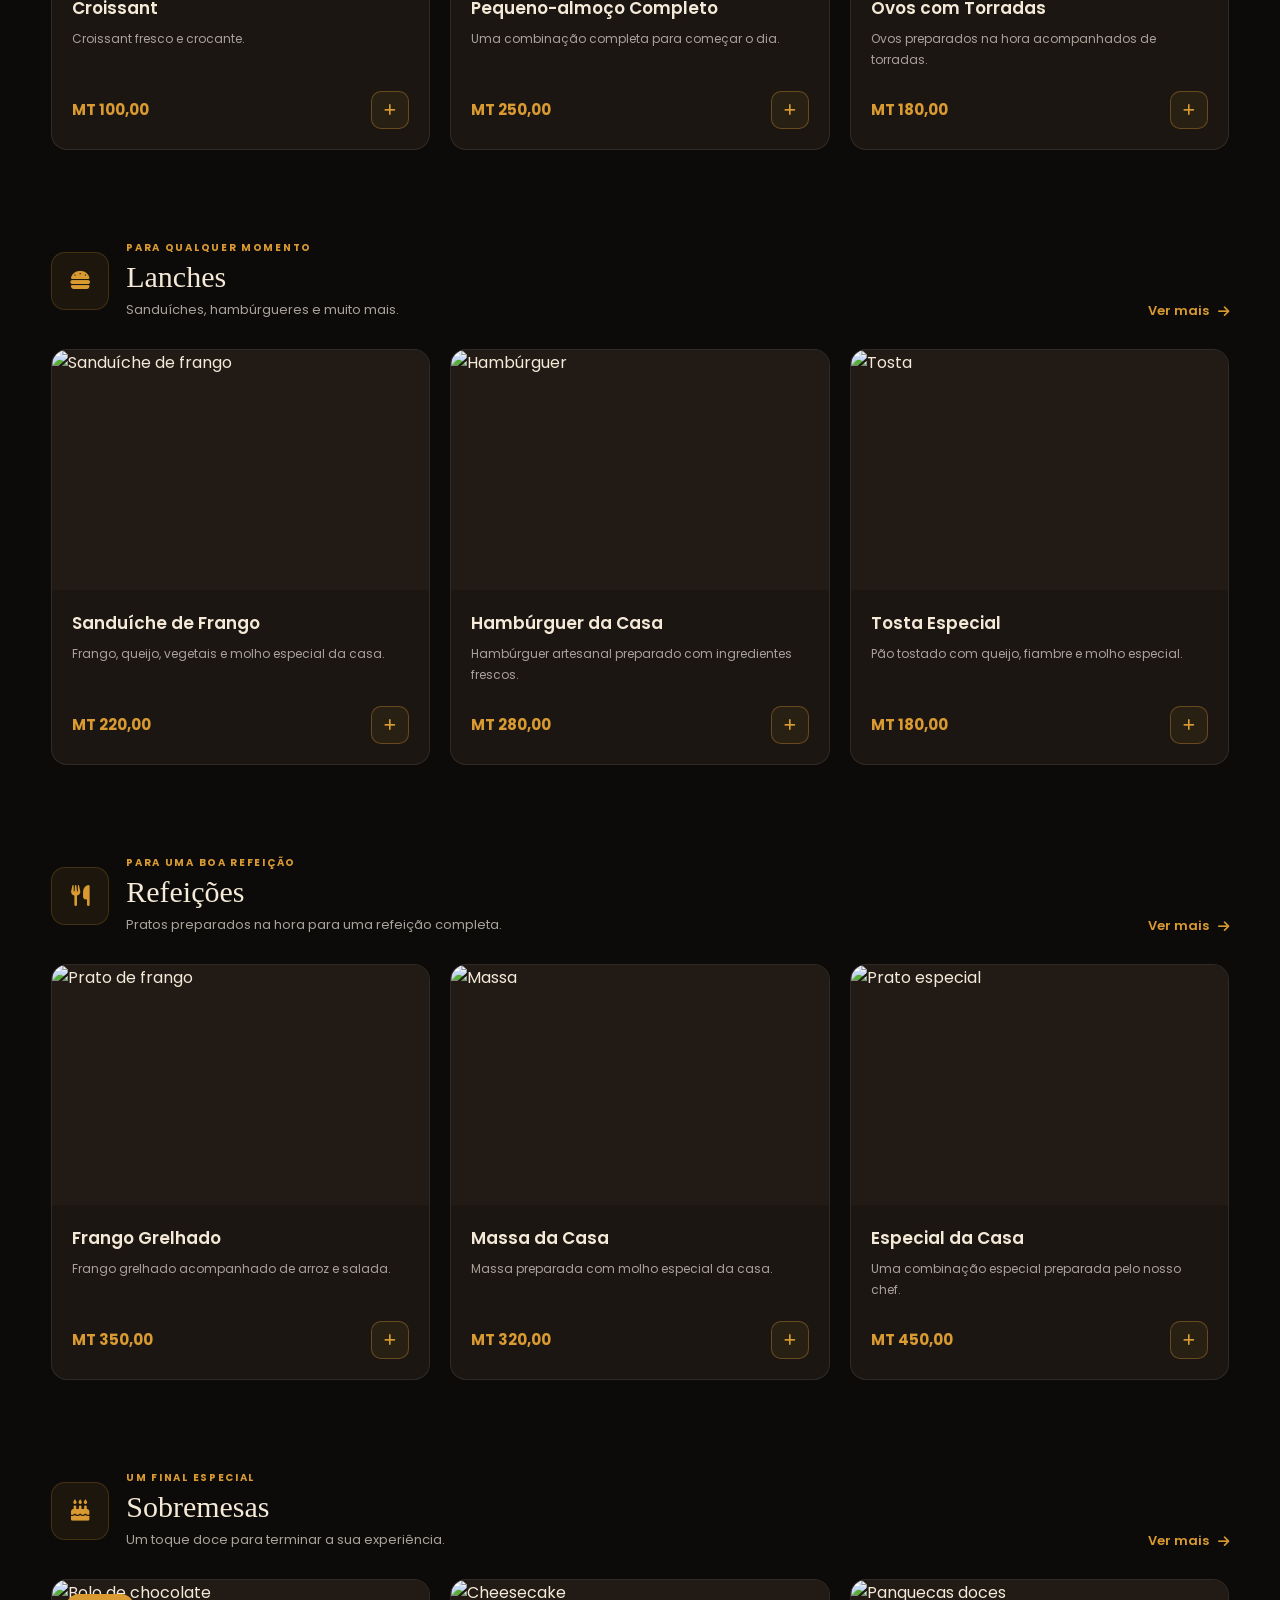
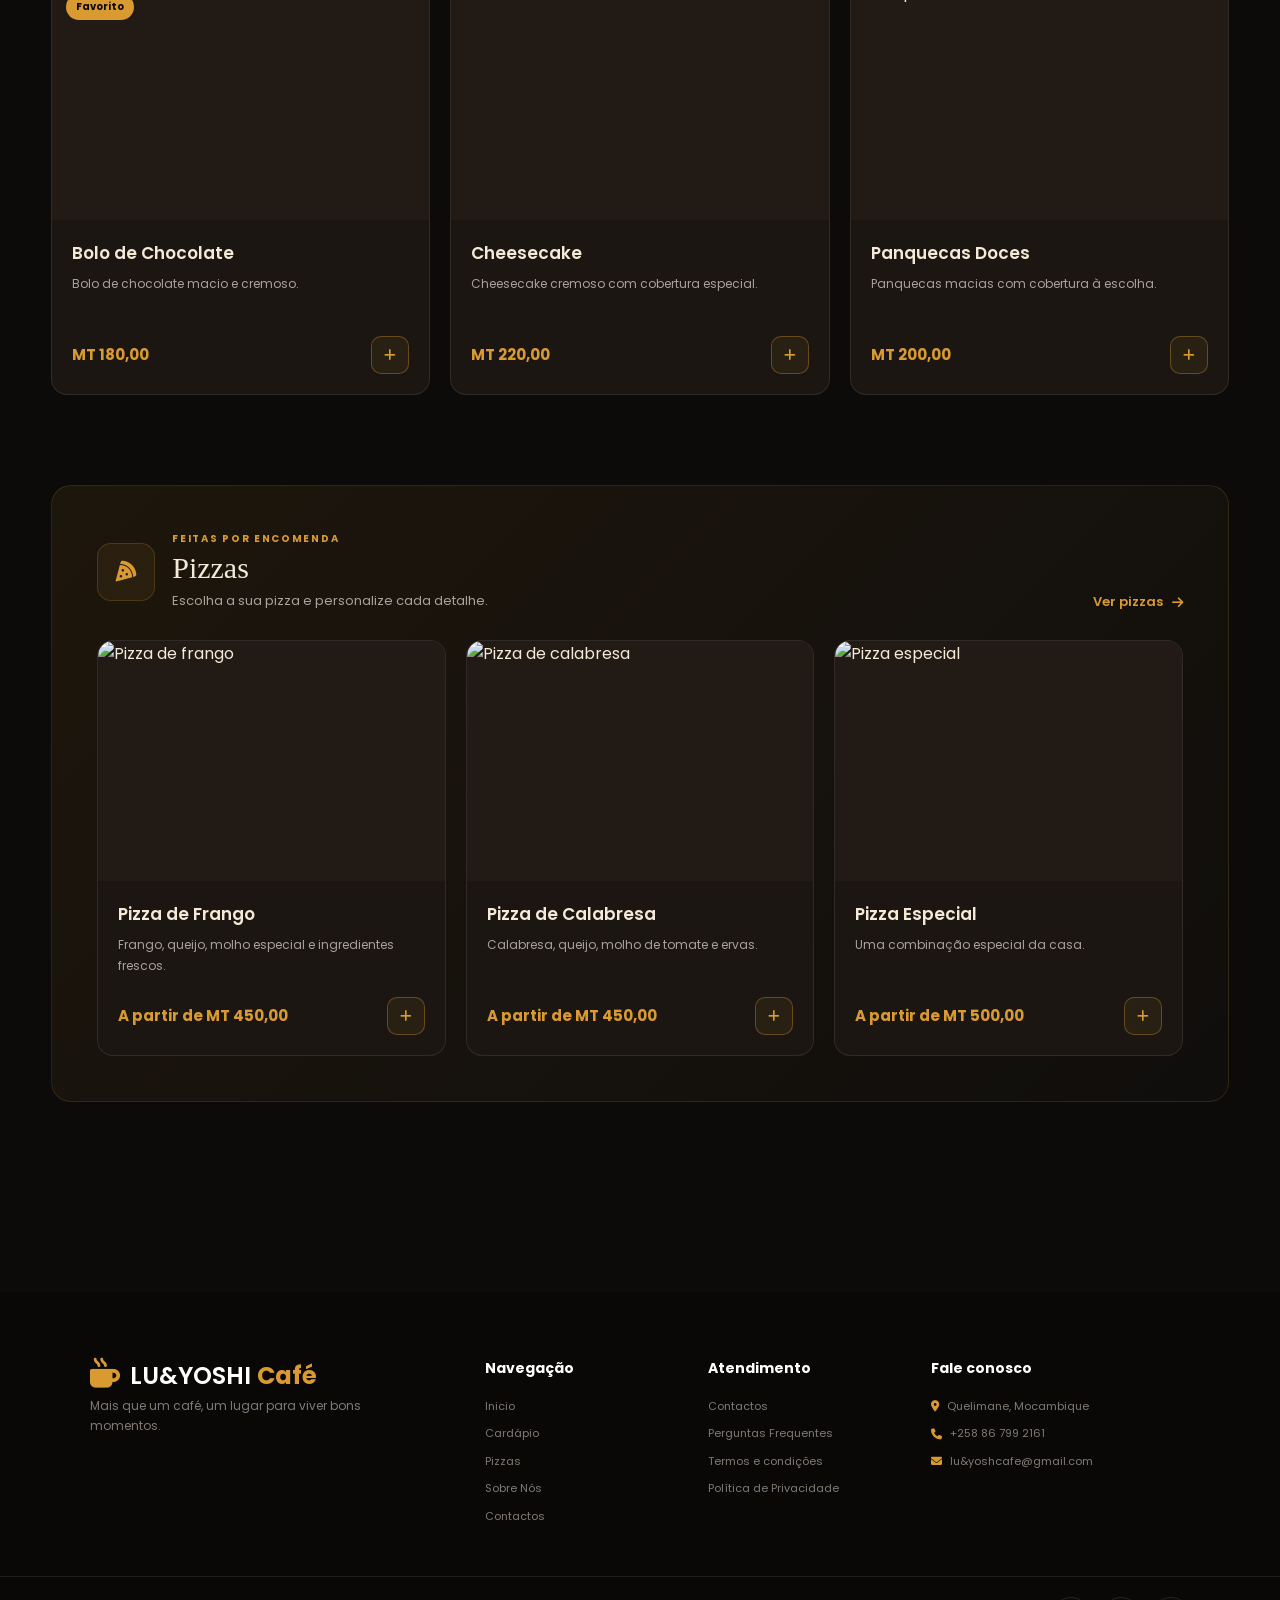
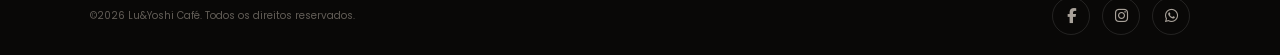
==== commit 58211d86: "Update cardapio.html" ====
--- a/cardapio.html
+++ b/cardapio.html
@@ -17,7 +17,7 @@
     <link rel="stylesheet" href="https://cdnjs.cloudflare.com/ajax/libs/font-awesome/6.7.2/css/all.min.css">
 
     <!-- CSS -->
-    <link rel="stylesheet" href="css/cardapio.css">
+    <link rel="stylesheet" href="CSS/cardapio.css">
 </head>
 
 <body>
@@ -1646,4 +1646,4 @@
 
 </body>
 
-</html>+</html>
--- a/CSS/cardapio.css
+++ b/CSS/cardapio.css
@@ -0,0 +1,1921 @@
+/* =========================================================
+   RESET
+========================================================= */
+
+* {
+    margin: 0;
+    padding: 0;
+    box-sizing: border-box;
+}
+
+html {
+    scroll-behavior: smooth;
+}
+
+body {
+    font-family: "Poppins", sans-serif;
+    background: #0d0b09;
+    color: #f5ead8;
+    line-height: 1.6;
+}
+
+button,
+input {
+    font-family: inherit;
+}
+
+button {
+    cursor: pointer;
+}
+
+img {
+    display: block;
+    width: 100%;
+}
+
+a {
+    text-decoration: none;
+    color: inherit;
+}
+
+
+/* =========================================================
+   VARIÁVEIS
+========================================================= */
+
+:root {
+    --fundo: #0d0b09;
+    --fundo-secundario: #15110e;
+    --fundo-card: #1b1612;
+
+    --dourado: #d99a32;
+    --dourado-claro: #f0b84b;
+
+    --creme: #f5ead8;
+    --branco: #ffffff;
+
+    --cinza: #a9a29a;
+    --cinza-claro: #d2cbc2;
+
+    --borda: rgba(255, 255, 255, 0.09);
+
+    --sombra:
+        0 20px 50px rgba(0, 0, 0, 0.35);
+
+    --transicao: 0.3s ease;
+}
+
+
+/* =========================================================
+   PÁGINA
+========================================================= */
+
+.pagina-cardapio {
+    width: min(1400px, 92%);
+    margin: 0 auto;
+    padding: 90px 0 100px;
+}
+
+
+/* =========================================================
+   CABEÇALHO DO CARDÁPIO
+========================================================= */
+
+.cabecalho-cardapio {
+    max-width: 800px;
+    margin: 0 auto 55px;
+    text-align: center;
+}
+
+.etiqueta-secao {
+    display: inline-flex;
+    align-items: center;
+    gap: 9px;
+
+    color: var(--dourado);
+
+    font-size: 12px;
+    font-weight: 700;
+    letter-spacing: 2px;
+
+    margin-bottom: 16px;
+}
+
+.cabecalho-cardapio h1 {
+    font-family: Georgia, serif;
+
+    font-size: clamp(38px, 5vw, 64px);
+    line-height: 1.1;
+
+    font-weight: 500;
+
+    margin-bottom: 20px;
+}
+
+.cabecalho-cardapio h1 span {
+    color: var(--dourado);
+}
+
+.cabecalho-cardapio p {
+    max-width: 650px;
+    margin: auto;
+
+    color: var(--cinza);
+
+    font-size: 15px;
+}
+
+
+/* =========================================================
+   PESQUISA
+========================================================= */
+
+.area-pesquisa {
+    max-width: 850px;
+    margin: 0 auto 35px;
+}
+
+.campo-pesquisa {
+    height: 58px;
+
+    display: flex;
+    align-items: center;
+
+    gap: 14px;
+
+    padding: 0 18px;
+
+    background: var(--fundo-card);
+
+    border: 1px solid var(--borda);
+    border-radius: 12px;
+
+    transition: var(--transicao);
+}
+
+.campo-pesquisa:focus-within {
+    border-color: rgba(217, 154, 50, 0.55);
+
+    box-shadow:
+        0 0 0 4px rgba(217, 154, 50, 0.06);
+}
+
+.campo-pesquisa>i {
+    color: var(--dourado);
+    font-size: 17px;
+}
+
+.campo-pesquisa input {
+    flex: 1;
+
+    min-width: 0;
+
+    border: none;
+    outline: none;
+
+    background: transparent;
+
+    color: var(--creme);
+
+    font-size: 14px;
+}
+
+.campo-pesquisa input::placeholder {
+    color: #746e67;
+}
+
+.campo-pesquisa button {
+    border: none;
+    background: transparent;
+
+    color: #746e67;
+
+    font-size: 16px;
+
+    transition: var(--transicao);
+}
+
+.campo-pesquisa button:hover {
+    color: var(--dourado);
+}
+
+
+/* =========================================================
+   CATEGORIAS RÁPIDAS
+========================================================= */
+
+.categorias-rapidas {
+    display: flex;
+    justify-content: center;
+    flex-wrap: wrap;
+
+    gap: 10px;
+
+    margin-bottom: 80px;
+}
+
+.categoria-atalho {
+    display: flex;
+    align-items: center;
+    gap: 9px;
+
+    padding: 11px 17px;
+
+    border: 1px solid var(--borda);
+    border-radius: 30px;
+
+    background: var(--fundo-card);
+
+    color: var(--cinza);
+
+    font-size: 13px;
+
+    transition: var(--transicao);
+}
+
+.categoria-atalho i {
+    color: var(--dourado);
+}
+
+.categoria-atalho:hover,
+.categoria-atalho.ativo {
+    background: var(--dourado);
+
+    border-color: var(--dourado);
+
+    color: #0d0b09;
+}
+
+.categoria-atalho:hover i,
+.categoria-atalho.ativo i {
+    color: #0d0b09;
+}
+
+
+/* =========================================================
+   CATEGORIA
+========================================================= */
+
+.categoria-secao {
+    margin-bottom: 90px;
+}
+
+.categoria-cabecalho {
+    display: flex;
+    align-items: flex-end;
+    justify-content: space-between;
+
+    gap: 30px;
+
+    margin-bottom: 28px;
+}
+
+.categoria-titulo {
+    display: flex;
+    align-items: center;
+
+    gap: 17px;
+}
+
+.categoria-icone {
+    width: 58px;
+    height: 58px;
+
+    flex-shrink: 0;
+
+    display: flex;
+    align-items: center;
+    justify-content: center;
+
+    background:
+        rgba(217, 154, 50, 0.08);
+
+    border: 1px solid rgba(217, 154, 50, 0.2);
+
+    border-radius: 14px;
+
+    color: var(--dourado);
+
+    font-size: 21px;
+}
+
+.categoria-titulo span {
+    display: block;
+
+    color: var(--dourado);
+
+    font-size: 10px;
+    font-weight: 700;
+
+    letter-spacing: 1.7px;
+
+    margin-bottom: 3px;
+}
+
+.categoria-titulo h2 {
+    font-family: Georgia, serif;
+
+    font-size: 30px;
+    font-weight: 500;
+
+    color: var(--creme);
+
+    line-height: 1.2;
+}
+
+.categoria-titulo p {
+    color: var(--cinza);
+
+    font-size: 13px;
+
+    margin-top: 5px;
+}
+
+
+/* =========================================================
+   BOTÃO VER MAIS
+========================================================= */
+
+.botao-ver-mais {
+    display: inline-flex;
+    align-items: center;
+
+    gap: 9px;
+
+    border: none;
+    background: transparent;
+
+    color: var(--dourado);
+
+    font-size: 13px;
+    font-weight: 600;
+
+    white-space: nowrap;
+
+    transition: var(--transicao);
+}
+
+.botao-ver-mais i {
+    transition: var(--transicao);
+}
+
+.botao-ver-mais:hover {
+    color: var(--dourado-claro);
+}
+
+.botao-ver-mais:hover i {
+    transform: translateX(5px);
+}
+
+
+/* =========================================================
+   PRODUTOS DESTAQUE
+========================================================= */
+
+.produtos-destaque {
+    display: grid;
+
+    grid-template-columns:
+        repeat(3, minmax(0, 1fr));
+
+    gap: 20px;
+}
+
+
+/* =========================================================
+   CARD DO PRODUTO
+========================================================= */
+
+.produto-card {
+    overflow: hidden;
+
+    background: var(--fundo-card);
+
+    border: 1px solid var(--borda);
+    border-radius: 16px;
+
+    transition:
+        transform var(--transicao),
+        border-color var(--transicao),
+        box-shadow var(--transicao);
+}
+
+.produto-card:hover {
+    transform: translateY(-6px);
+
+    border-color:
+        rgba(217, 154, 50, 0.25);
+
+    box-shadow: var(--sombra);
+}
+
+
+/* =========================================================
+   IMAGEM DO PRODUTO
+========================================================= */
+
+.produto-imagem {
+    position: relative;
+
+    height: 240px;
+
+    overflow: hidden;
+
+    background: #211a15;
+}
+
+.produto-imagem img {
+    width: 100%;
+    height: 100%;
+
+    object-fit: cover;
+
+    transition: transform 0.5s ease;
+}
+
+.produto-card:hover .produto-imagem img {
+    transform: scale(1.05);
+}
+
+.produto-tag {
+    position: absolute;
+
+    top: 14px;
+    left: 14px;
+
+    padding: 5px 10px;
+
+    background: var(--dourado);
+
+    color: #0d0b09;
+
+    border-radius: 20px;
+
+    font-size: 10px;
+    font-weight: 700;
+}
+
+
+/* =========================================================
+   INFORMAÇÕES
+========================================================= */
+
+.produto-info {
+    padding: 20px;
+}
+
+.produto-info h3 {
+    color: var(--creme);
+
+    font-size: 17px;
+    font-weight: 600;
+
+    margin-bottom: 7px;
+}
+
+.produto-info p {
+    min-height: 44px;
+
+    color: var(--cinza);
+
+    font-size: 12px;
+    line-height: 1.7;
+
+    margin-bottom: 18px;
+}
+
+.produto-final {
+    display: flex;
+    align-items: center;
+    justify-content: space-between;
+
+    gap: 15px;
+}
+
+.produto-final strong {
+    color: var(--dourado);
+
+    font-size: 15px;
+}
+
+.botao-adicionar {
+    width: 38px;
+    height: 38px;
+
+    display: flex;
+    align-items: center;
+    justify-content: center;
+
+    flex-shrink: 0;
+
+    border: 1px solid rgba(217, 154, 50, 0.35);
+
+    border-radius: 10px;
+
+    background: rgba(217, 154, 50, 0.08);
+
+    color: var(--dourado);
+
+    transition: var(--transicao);
+}
+
+.botao-adicionar:hover {
+    background: var(--dourado);
+
+    color: #0d0b09;
+
+    transform: scale(1.06);
+}
+
+
+/* =========================================================
+   PIZZAS
+========================================================= */
+
+.secao-pizzas {
+    padding: 45px;
+
+    background:
+        linear-gradient(135deg,
+            rgba(217, 154, 50, 0.08),
+            rgba(255, 255, 255, 0.015));
+
+    border:
+        1px solid rgba(217, 154, 50, 0.14);
+
+    border-radius: 20px;
+}
+
+/* =========================================================
+   RODAPÉ
+   ========================================================= */
+
+.rodape {
+    background: #090807;
+}
+
+.rodape-principal {
+    padding: 65px 7% 50px;
+
+    display: grid;
+
+    grid-template-columns: 2fr 1fr 1fr 1.5fr;
+
+    gap: 50px;
+
+    border-bottom: 1px solid var(--borda);
+}
+
+.rodape-marca .logo {
+    text-decoration: none;
+    margin-bottom: 15px;
+}
+
+.rodape-marca>p {
+    max-width: 280px;
+
+    color: #817a73;
+
+    font-size: 12px;
+
+    line-height: 1.7;
+}
+
+.rodape-coluna {
+    display: flex;
+    flex-direction: column;
+
+    gap: 10px;
+}
+
+.rodape-coluna h3 {
+    margin-bottom: 8px;
+
+    color: #fff;
+
+    font-size: 14px;
+}
+
+.logo-texto {
+    color: #fff;
+
+    font-size: 24px;
+    font-weight: 600;
+}
+
+.logo-texto strong {
+
+    color: var(--dourado);
+}
+
+.rodape-marca i {
+
+    margin-right: 6px;
+
+    color: var(--dourado);
+
+    font-size: 30px;
+}
+
+.rodape-coluna a,
+.rodape-coluna p {
+
+    text-decoration: none;
+    color: #817a73;
+
+    font-size: 11px;
+
+    transition: var(--transicao);
+}
+
+.rodape-coluna a:hover {
+    color: var(--dourado);
+}
+
+.rodape-coluna p {
+    display: flex;
+    align-items: center;
+
+    gap: 8px;
+}
+
+.rodape-coluna p i {
+    color: var(--dourado);
+}
+
+
+/* RODAPÉ INFERIOR */
+
+.rodape-final {
+
+    padding: 20px 7%;
+
+    display: flex;
+    align-items: center;
+    justify-content: space-between;
+
+    gap: 20px;
+}
+
+.rodape-final p {
+    color: #625d57;
+
+    font-size: 10px;
+}
+
+
+/* REDES SOCIAIS */
+
+.redes-sociais {
+    display: flex;
+    align-items: center;
+
+    gap: 12px;
+}
+
+.redes-sociais a {
+    width: 38px;
+    height: 38px;
+
+    display: flex;
+    align-items: center;
+    justify-content: center;
+
+    border: 1px solid rgba(225, 225, 225, 0.12);
+
+    border-radius: 50%;
+
+    color: #a9a29a;
+
+    font-size: 15px;
+
+    transition: 0.3s ease;
+
+    text-decoration: none;
+}
+
+.redes-sociais a:hover {
+    color: white;
+
+    background: #d99a32;
+
+    border-color: #d99a32;
+
+    transform: translateY(-3px);
+}
+
+
+
+/* =========================================================
+   MODAL
+========================================================= */
+
+.modal {
+    position: fixed;
+
+    inset: 0;
+
+    z-index: 1000;
+
+    display: none;
+
+    align-items: center;
+    justify-content: center;
+
+    padding: 25px;
+
+    background:
+        rgba(0, 0, 0, 0.78);
+
+    backdrop-filter: blur(7px);
+}
+
+.modal.aberto {
+    display: flex;
+}
+
+
+/* =========================================================
+   CONTEÚDO DO MODAL
+========================================================= */
+
+.modal-conteudo {
+    width: min(760px, 100%);
+
+    max-height: 88vh;
+
+    overflow-y: auto;
+
+    padding: 28px;
+
+    background: #15110e;
+
+    border:
+        1px solid rgba(255, 255, 255, 0.1);
+
+    border-radius: 20px;
+
+    box-shadow:
+        0 30px 100px rgba(0, 0, 0, 0.55);
+
+    animation:
+        aparecer-modal 0.25s ease;
+}
+
+@keyframes aparecer-modal {
+
+    from {
+        opacity: 0;
+        transform: translateY(15px) scale(0.97);
+    }
+
+    to {
+        opacity: 1;
+        transform: translateY(0) scale(1);
+    }
+}
+
+
+/* =========================================================
+   SCROLL DO MODAL
+========================================================= */
+
+.modal-conteudo::-webkit-scrollbar {
+    width: 7px;
+}
+
+.modal-conteudo::-webkit-scrollbar-track {
+    background: transparent;
+}
+
+.modal-conteudo::-webkit-scrollbar-thumb {
+    background: #4a3725;
+
+    border-radius: 10px;
+}
+
+.modal-conteudo::-webkit-scrollbar-thumb:hover {
+    background: var(--dourado);
+}
+
+
+/* =========================================================
+   CABEÇALHO DO MODAL
+========================================================= */
+
+.modal-cabecalho {
+    display: flex;
+    align-items: flex-start;
+    justify-content: space-between;
+
+    gap: 20px;
+
+    padding-bottom: 22px;
+
+    border-bottom: 1px solid var(--borda);
+
+    margin-bottom: 20px;
+}
+
+.modal-cabecalho span {
+    color: var(--dourado);
+
+    font-size: 10px;
+    font-weight: 700;
+
+    letter-spacing: 1.6px;
+}
+
+.modal-cabecalho h2 {
+    font-family: Georgia, serif;
+
+    color: var(--creme);
+
+    font-size: 31px;
+    font-weight: 500;
+
+    margin-top: 3px;
+}
+
+.fechar-modal {
+    width: 40px;
+    height: 40px;
+
+    display: flex;
+    align-items: center;
+    justify-content: center;
+
+    flex-shrink: 0;
+
+    border: 1px solid var(--borda);
+
+    border-radius: 50%;
+
+    background: transparent;
+
+    color: var(--cinza);
+
+    font-size: 16px;
+
+    transition: var(--transicao);
+}
+
+.fechar-modal:hover {
+    background: var(--dourado);
+
+    border-color: var(--dourado);
+
+    color: #0d0b09;
+}
+
+
+/* =========================================================
+   PESQUISA DO MODAL
+========================================================= */
+
+.modal-pesquisa {
+    display: flex;
+    align-items: center;
+
+    gap: 12px;
+
+    height: 48px;
+
+    padding: 0 15px;
+
+    background: #1b1612;
+
+    border: 1px solid var(--borda);
+
+    border-radius: 10px;
+
+    margin-bottom: 28px;
+}
+
+.modal-pesquisa i {
+    color: var(--dourado);
+}
+
+.modal-pesquisa input {
+    width: 100%;
+
+    border: none;
+    outline: none;
+
+    background: transparent;
+
+    color: var(--creme);
+
+    font-size: 13px;
+}
+
+.modal-pesquisa input::placeholder {
+    color: #746e67;
+}
+
+
+/* =========================================================
+   GRUPOS DE PRODUTOS
+========================================================= */
+
+.grupo-produtos {
+    margin-bottom: 30px;
+}
+
+.grupo-produtos:last-child {
+    margin-bottom: 0;
+}
+
+.grupo-produtos>h3 {
+    color: var(--creme);
+
+    font-size: 15px;
+    font-weight: 600;
+
+    margin-bottom: 12px;
+}
+
+
+/* =========================================================
+   PRODUTO DENTRO DO MODAL
+========================================================= */
+
+.produto-modal {
+    display: flex;
+    align-items: center;
+
+    gap: 15px;
+
+    padding: 12px;
+
+    background: #1b1612;
+
+    border: 1px solid var(--borda);
+
+    border-radius: 12px;
+
+    margin-bottom: 10px;
+
+    transition: var(--transicao);
+}
+
+.produto-modal:hover {
+    border-color:
+        rgba(217, 154, 50, 0.25);
+}
+
+.produto-modal-imagem {
+    width: 76px;
+    height: 76px;
+
+    flex-shrink: 0;
+
+    overflow: hidden;
+
+    border-radius: 10px;
+
+    background: #241b15;
+}
+
+.produto-modal-imagem img {
+    width: 100%;
+    height: 100%;
+
+    object-fit: cover;
+}
+
+.produto-modal-info {
+    flex: 1;
+
+    min-width: 0;
+}
+
+.produto-modal-info h4 {
+    color: var(--creme);
+
+    font-size: 14px;
+    font-weight: 600;
+
+    margin-bottom: 3px;
+}
+
+.produto-modal-info p {
+    color: var(--cinza);
+
+    font-size: 11px;
+
+    margin-bottom: 5px;
+}
+
+.produto-modal-info strong {
+    color: var(--dourado);
+
+    font-size: 13px;
+}
+
+
+/* =========================================================
+   BOTÃO ADICIONAR DO MODAL
+========================================================= */
+
+.botao-adicionar-modal {
+    width: 38px;
+    height: 38px;
+
+    display: flex;
+    align-items: center;
+    justify-content: center;
+
+    flex-shrink: 0;
+
+    border: none;
+
+    border-radius: 10px;
+
+    background: var(--dourado);
+
+    color: #0d0b09;
+
+    transition: var(--transicao);
+}
+
+.botao-adicionar-modal:hover {
+    background: var(--dourado-claro);
+
+    transform: scale(1.06);
+}
+
+
+/* =========================================================
+   AVISO DAS PIZZAS
+========================================================= */
+
+.aviso-pizza {
+    display: flex;
+    align-items: center;
+
+    gap: 15px;
+
+    padding: 15px;
+
+    margin-bottom: 25px;
+
+    background:
+        rgba(217, 154, 50, 0.07);
+
+    border:
+        1px solid rgba(217, 154, 50, 0.18);
+
+    border-radius: 12px;
+}
+
+.aviso-pizza>i {
+    width: 42px;
+    height: 42px;
+
+    display: flex;
+    align-items: center;
+    justify-content: center;
+
+    flex-shrink: 0;
+
+    background: rgba(217, 154, 50, 0.1);
+
+    border-radius: 10px;
+
+    color: var(--dourado);
+}
+
+.aviso-pizza strong {
+    display: block;
+
+    color: var(--creme);
+
+    font-size: 13px;
+
+    margin-bottom: 2px;
+}
+
+.aviso-pizza p {
+    color: var(--cinza);
+
+    font-size: 11px;
+}
+
+
+/* =========================================================
+   BOTÃO PERSONALIZAR
+========================================================= */
+
+.botao-personalizar {
+    display: flex;
+    align-items: center;
+
+    gap: 7px;
+
+    padding: 9px 13px;
+
+    border: 1px solid rgba(217, 154, 50, 0.35);
+
+    border-radius: 9px;
+
+    background: transparent;
+
+    color: var(--dourado);
+
+    font-size: 11px;
+    font-weight: 600;
+
+    white-space: nowrap;
+
+    transition: var(--transicao);
+}
+
+.botao-personalizar:hover {
+    background: var(--dourado);
+
+    color: #0d0b09;
+}
+
+/* =========================================================
+   NOTIFICAÇÃO DO CARRINHO
+========================================================= */
+
+.notificacao-carrinho {
+    position: fixed;
+
+    right: 25px;
+    bottom: 25px;
+
+    z-index: 2000;
+
+    display: flex;
+    align-items: center;
+
+    gap: 12px;
+
+    min-width: 280px;
+
+    padding: 15px 18px;
+
+    background: #1b1612;
+
+    border: 1px solid rgba(217, 154, 50, 0.25);
+
+    border-radius: 12px;
+
+    box-shadow:
+        0 15px 40px rgba(0, 0, 0, 0.45);
+
+    opacity: 0;
+
+    transform: translateY(20px);
+
+    pointer-events: none;
+
+    transition:
+        opacity 0.3s ease,
+        transform 0.3s ease;
+}
+
+.notificacao-carrinho.visivel {
+    opacity: 1;
+
+    transform: translateY(0);
+}
+
+.notificacao-carrinho>i {
+    color: #d99a32;
+
+    font-size: 20px;
+}
+
+.notificacao-carrinho div {
+    display: flex;
+    flex-direction: column;
+}
+
+.notificacao-carrinho strong {
+    color: #f5ead8;
+
+    font-size: 13px;
+}
+
+.notificacao-carrinho span {
+    color: #a9a29a;
+
+    font-size: 11px;
+}
+
+
+/* =========================================================
+   NOTIFICAÇÃO NO TELEMÓVEL
+========================================================= */
+
+@media (max-width: 600px) {
+
+    .notificacao-carrinho {
+        left: 15px;
+        right: 15px;
+
+        bottom: 15px;
+
+        min-width: 0;
+    }
+
+}
+
+
+/* =========================================================
+   RESPONSIVIDADE — TABLET
+========================================================= */
+
+@media (max-width: 900px) {
+
+    .produtos-destaque {
+        grid-template-columns:
+            repeat(2, minmax(0, 1fr));
+    }
+
+    .categoria-cabecalho {
+        align-items: flex-start;
+        flex-direction: column;
+    }
+
+    .botao-ver-mais {
+        margin-left: 75px;
+    }
+
+}
+
+
+/* =========================================================
+   RESPONSIVIDADE — TELEMÓVEL
+========================================================= */
+
+@media (max-width: 600px) {
+
+    .pagina-cardapio {
+        width: min(94%, 500px);
+
+        padding-top: 55px;
+        padding-bottom: 70px;
+    }
+
+
+    .cabecalho-cardapio {
+        margin-bottom: 38px;
+    }
+
+    .cabecalho-cardapio h1 {
+        font-size: 38px;
+    }
+
+    .cabecalho-cardapio p {
+        font-size: 13px;
+    }
+
+
+    .categorias-rapidas {
+        justify-content: flex-start;
+
+        overflow-x: auto;
+
+        flex-wrap: nowrap;
+
+        padding-bottom: 7px;
+
+        margin-bottom: 55px;
+    }
+
+    .categoria-atalho {
+        flex-shrink: 0;
+    }
+
+
+    .categoria-secao {
+        margin-bottom: 65px;
+    }
+
+
+    .categoria-titulo {
+        align-items: flex-start;
+    }
+
+    .categoria-icone {
+        width: 50px;
+        height: 50px;
+    }
+
+    .categoria-titulo h2 {
+        font-size: 26px;
+    }
+
+    .categoria-titulo p {
+        font-size: 12px;
+    }
+
+
+    .botao-ver-mais {
+        margin-left: 67px;
+    }
+
+
+    .produtos-destaque {
+        grid-template-columns: 1fr;
+
+        gap: 16px;
+    }
+
+
+    .produto-imagem {
+        height: 220px;
+    }
+
+
+    .secao-pizzas {
+        padding: 25px 18px;
+    }
+
+
+    .modal {
+        padding: 12px;
+    }
+
+    .modal-conteudo {
+        max-height: 92vh;
+
+        padding: 20px;
+
+        border-radius: 17px;
+    }
+
+
+    .modal-cabecalho h2 {
+        font-size: 26px;
+    }
+
+
+    .produto-modal {
+        align-items: flex-start;
+    }
+
+    .produto-modal-imagem {
+        width: 62px;
+        height: 62px;
+    }
+
+    .botao-adicionar-modal {
+        width: 34px;
+        height: 34px;
+    }
+
+    .botao-personalizar {
+        padding: 8px 10px;
+    }
+
+}
+
+
+/* =========================================================
+   TELEMÓVEIS MUITO PEQUENOS
+========================================================= */
+
+@media (max-width: 380px) {
+
+    .pagina-cardapio {
+        width: 92%;
+    }
+
+    .cabecalho-cardapio h1 {
+        font-size: 33px;
+    }
+
+    .categoria-titulo {
+        gap: 11px;
+    }
+
+    .categoria-icone {
+        width: 45px;
+        height: 45px;
+
+        font-size: 17px;
+    }
+
+    .categoria-titulo h2 {
+        font-size: 23px;
+    }
+
+    .produto-info {
+        padding: 16px;
+    }
+
+    .produto-imagem {
+        height: 200px;
+    }
+
+    .modal-conteudo {
+        padding: 16px;
+    }
+
+    .produto-modal-info p {
+        display: none;
+    }
+
+}
+
+/* =========================================================
+   MEDIA QUERIES - RODAPÉ
+========================================================= */
+
+/* Tablets */
+@media (max-width: 900px) {
+
+    .rodape-conteudo {
+        grid-template-columns: repeat(2, 1fr);
+        gap: 35px;
+    }
+
+    .rodape-coluna:first-child {
+        grid-column: 1 / -1;
+    }
+
+    .rodape-social {
+        margin-top: 5px;
+    }
+
+}
+
+
+/* Tablets menores */
+@media (max-width: 700px) {
+
+    .rodape {
+        padding-top: 50px;
+    }
+
+    .rodape-conteudo {
+        grid-template-columns: 1fr 1fr;
+        gap: 30px 25px;
+    }
+
+    .rodape-coluna:first-child {
+        grid-column: 1 / -1;
+    }
+
+    .rodape-logo {
+        margin-bottom: 12px;
+    }
+
+    .rodape-descricao {
+        max-width: 100%;
+    }
+
+    .rodape-titulo {
+        font-size: 14px;
+    }
+
+    .rodape-links a {
+        font-size: 12px;
+    }
+
+    .rodape-atendimento-item {
+        font-size: 12px;
+    }
+
+    .rodape-base {
+        flex-direction: column;
+        align-items: center;
+        text-align: center;
+        gap: 12px;
+    }
+
+}
+
+
+/* Telemóveis */
+@media (max-width: 500px) {
+
+    .rodape {
+        padding: 45px 18px 20px;
+    }
+
+    .rodape-conteudo {
+        grid-template-columns: 1fr;
+        gap: 28px;
+    }
+
+    .rodape-coluna:first-child {
+        grid-column: auto;
+    }
+
+    .rodape-coluna {
+        width: 100%;
+    }
+
+    .rodape-logo {
+        font-size: 21px;
+    }
+
+    .rodape-descricao {
+        font-size: 12px;
+        line-height: 1.7;
+    }
+
+    .rodape-titulo {
+        margin-bottom: 13px;
+        font-size: 13px;
+    }
+
+    .rodape-links {
+        gap: 9px;
+    }
+
+    .rodape-links a {
+        font-size: 12px;
+    }
+
+    .rodape-atendimento {
+        gap: 10px;
+    }
+
+    .rodape-atendimento-item {
+        font-size: 11px;
+    }
+
+    .rodape-atendimento-item i {
+        width: 18px;
+        font-size: 12px;
+    }
+
+    .rodape-social {
+        gap: 9px;
+    }
+
+    .rodape-social a {
+        width: 34px;
+        height: 34px;
+        font-size: 12px;
+    }
+
+    .rodape-base {
+        padding-top: 20px;
+        margin-top: 30px;
+        gap: 8px;
+    }
+
+    .rodape-copy,
+    .rodape-creditos {
+        font-size: 10px;
+        line-height: 1.5;
+    }
+
+}
+
+
+/* Telemóveis muito pequenos */
+@media (max-width: 360px) {
+
+    .rodape {
+        padding-left: 14px;
+        padding-right: 14px;
+    }
+
+    .rodape-conteudo {
+        gap: 24px;
+    }
+
+    .rodape-logo {
+        font-size: 19px;
+    }
+
+    .rodape-social a {
+        width: 32px;
+        height: 32px;
+    }
+
+}
+
+/* =========================================================
+   MEDIA QUERIES — MODAL
+========================================================= */
+
+/* Tablets */
+@media (max-width: 900px) {
+
+    .modal {
+        padding: 20px;
+    }
+
+    .modal-conteudo {
+        width: min(680px, 100%);
+        max-height: 90vh;
+        padding: 24px;
+        border-radius: 18px;
+    }
+
+    .modal-cabecalho {
+        gap: 15px;
+        padding-bottom: 18px;
+        margin-bottom: 18px;
+    }
+
+    .modal-cabecalho h2 {
+        font-size: 28px;
+    }
+
+    .modal-pesquisa {
+        margin-bottom: 22px;
+    }
+
+    .grupo-produtos {
+        margin-bottom: 25px;
+    }
+
+    .produto-modal {
+        gap: 13px;
+        padding: 11px;
+    }
+
+    .produto-modal-imagem {
+        width: 70px;
+        height: 70px;
+    }
+
+}
+
+
+/* Telemóveis */
+@media (max-width: 600px) {
+
+    .modal {
+        padding: 10px;
+        align-items: center;
+    }
+
+    .modal-conteudo {
+        width: 100%;
+        max-height: 94vh;
+        padding: 18px;
+        border-radius: 16px;
+    }
+
+    .modal-cabecalho {
+        gap: 12px;
+        padding-bottom: 16px;
+        margin-bottom: 18px;
+    }
+
+    .modal-cabecalho span {
+        font-size: 9px;
+        letter-spacing: 1.3px;
+    }
+
+    .modal-cabecalho h2 {
+        font-size: 24px;
+        line-height: 1.2;
+    }
+
+    .fechar-modal {
+        width: 36px;
+        height: 36px;
+        font-size: 14px;
+    }
+
+    .modal-pesquisa {
+        height: 45px;
+        padding: 0 13px;
+        gap: 10px;
+        margin-bottom: 22px;
+    }
+
+    .modal-pesquisa input {
+        font-size: 12px;
+    }
+
+    .grupo-produtos {
+        margin-bottom: 24px;
+    }
+
+    .grupo-produtos>h3 {
+        font-size: 14px;
+        margin-bottom: 10px;
+    }
+
+    .produto-modal {
+        gap: 10px;
+        padding: 10px;
+        border-radius: 10px;
+    }
+
+    .produto-modal-imagem {
+        width: 62px;
+        height: 62px;
+        border-radius: 8px;
+    }
+
+    .produto-modal-info h4 {
+        font-size: 13px;
+    }
+
+    .produto-modal-info p {
+        font-size: 10px;
+        line-height: 1.5;
+    }
+
+    .produto-modal-info strong {
+        font-size: 12px;
+    }
+
+    .botao-adicionar-modal {
+        width: 34px;
+        height: 34px;
+        font-size: 12px;
+        border-radius: 8px;
+    }
+
+    .aviso-pizza {
+        gap: 10px;
+        padding: 12px;
+        margin-bottom: 20px;
+    }
+
+    .aviso-pizza>i {
+        width: 36px;
+        height: 36px;
+        font-size: 14px;
+    }
+
+    .aviso-pizza strong {
+        font-size: 12px;
+    }
+
+    .aviso-pizza p {
+        font-size: 10px;
+        line-height: 1.5;
+    }
+
+    .botao-personalizar {
+        padding: 8px 10px;
+        font-size: 10px;
+    }
+
+}
+
+
+/* Telemóveis pequenos */
+@media (max-width: 450px) {
+
+    .modal {
+        padding: 8px;
+    }
+
+    .modal-conteudo {
+        max-height: 95vh;
+        padding: 15px;
+        border-radius: 14px;
+    }
+
+    .modal-cabecalho h2 {
+        font-size: 21px;
+    }
+
+    .fechar-modal {
+        width: 34px;
+        height: 34px;
+    }
+
+    .modal-pesquisa {
+        height: 43px;
+        margin-bottom: 18px;
+    }
+
+    .produto-modal {
+        align-items: flex-start;
+    }
+
+    .produto-modal-imagem {
+        width: 56px;
+        height: 56px;
+    }
+
+    .produto-modal-info {
+        padding-top: 1px;
+    }
+
+    .produto-modal-info h4 {
+        font-size: 12px;
+    }
+
+    .produto-modal-info p {
+        display: none;
+    }
+
+    .produto-modal-info strong {
+        font-size: 11px;
+    }
+
+    .botao-adicionar-modal {
+        width: 32px;
+        height: 32px;
+        margin-left: auto;
+    }
+
+    .aviso-pizza {
+        align-items: flex-start;
+    }
+
+    .botao-personalizar {
+        padding: 7px 9px;
+        font-size: 9px;
+    }
+
+}
+
+
+/* Telemóveis muito pequenos */
+@media (max-width: 360px) {
+
+    .modal {
+        padding: 6px;
+    }
+
+    .modal-conteudo {
+        padding: 13px;
+        max-height: 96vh;
+    }
+
+    .modal-cabecalho {
+        gap: 8px;
+    }
+
+    .modal-cabecalho h2 {
+        font-size: 19px;
+    }
+
+    .modal-cabecalho span {
+        font-size: 8px;
+    }
+
+    .fechar-modal {
+        width: 31px;
+        height: 31px;
+        font-size: 12px;
+    }
+
+    .modal-pesquisa {
+        height: 40px;
+        padding: 0 11px;
+    }
+
+    .modal-pesquisa input {
+        font-size: 11px;
+    }
+
+    .grupo-produtos>h3 {
+        font-size: 13px;
+    }
+
+    .produto-modal {
+        gap: 8px;
+        padding: 8px;
+    }
+
+    .produto-modal-imagem {
+        width: 50px;
+        height: 50px;
+    }
+
+    .produto-modal-info h4 {
+        font-size: 11px;
+    }
+
+    .produto-modal-info strong {
+        font-size: 10px;
+    }
+
+    .botao-adicionar-modal {
+        width: 30px;
+        height: 30px;
+        font-size: 10px;
+    }
+
+    .aviso-pizza {
+        padding: 10px;
+    }
+
+    .aviso-pizza>i {
+        width: 32px;
+        height: 32px;
+        font-size: 12px;
+    }
+
+    .aviso-pizza strong {
+        font-size: 11px;
+    }
+
+    .aviso-pizza p {
+        font-size: 9px;
+    }
+
+}
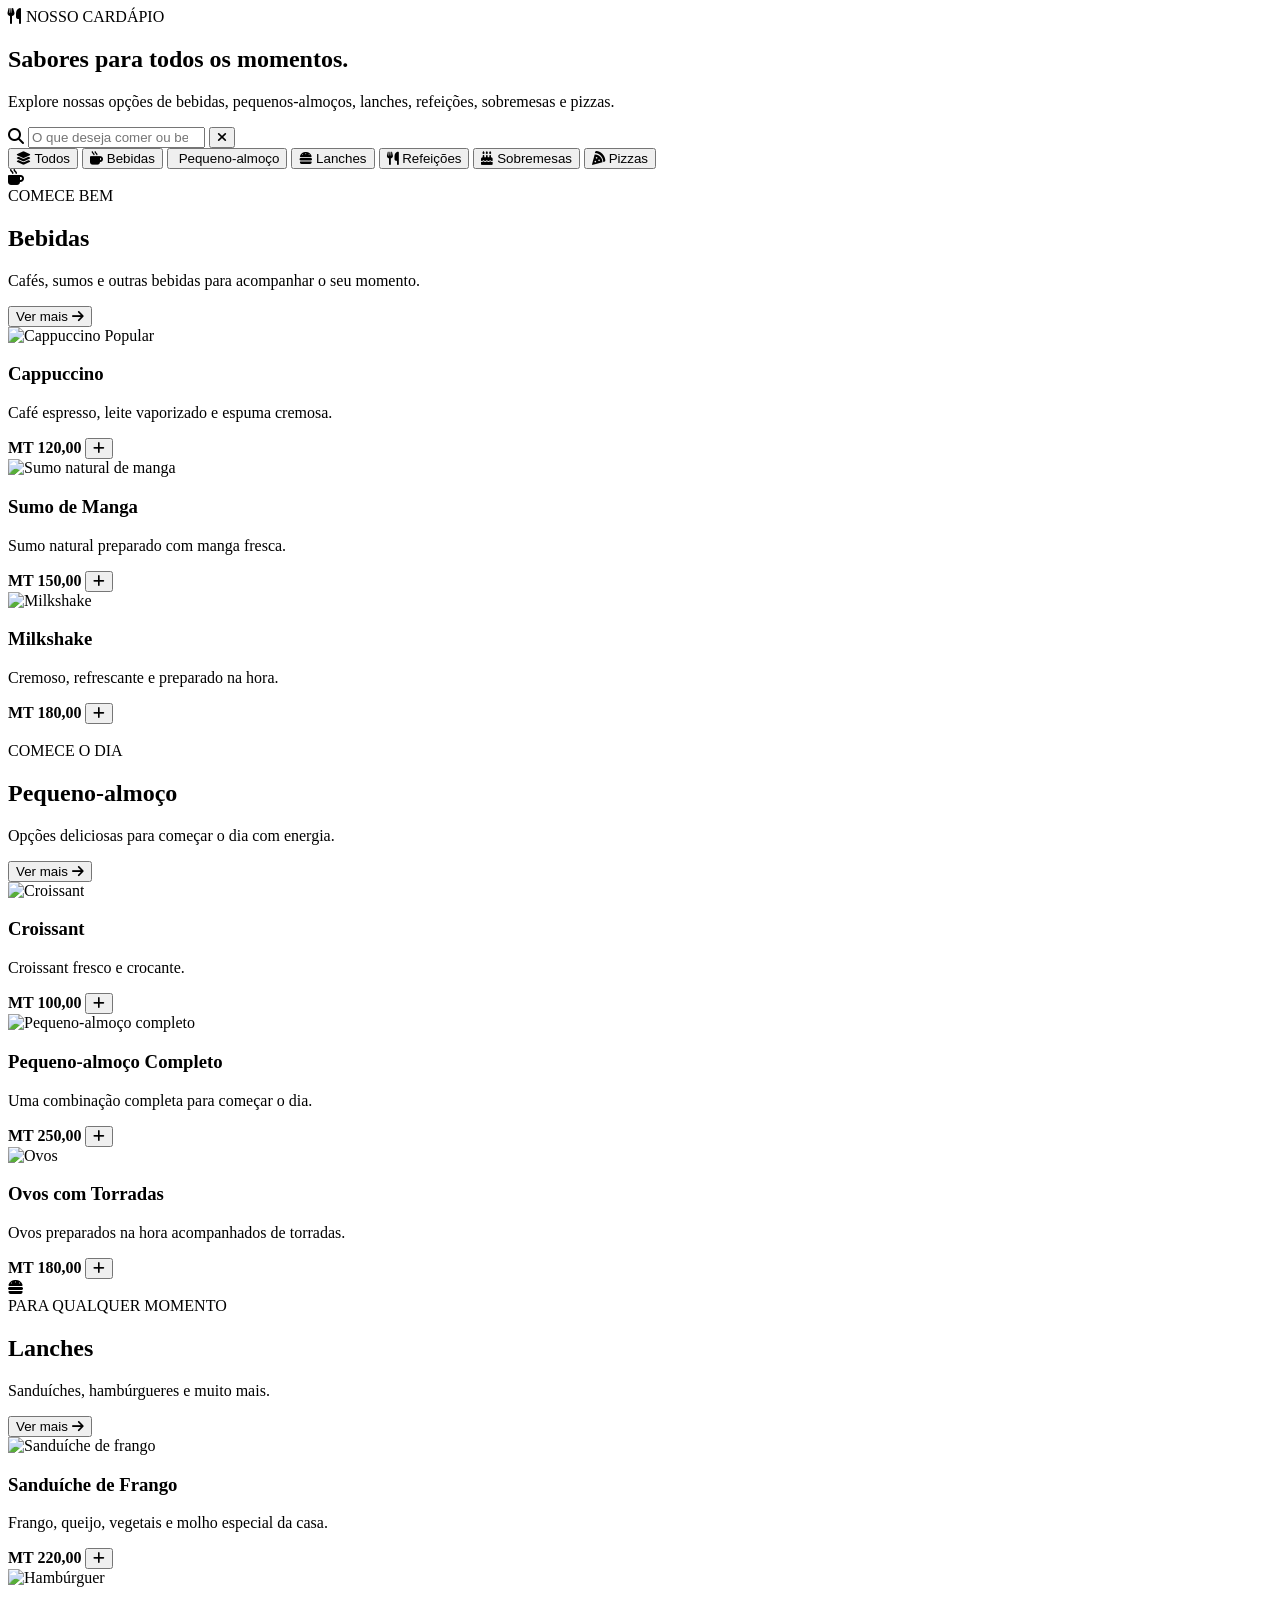
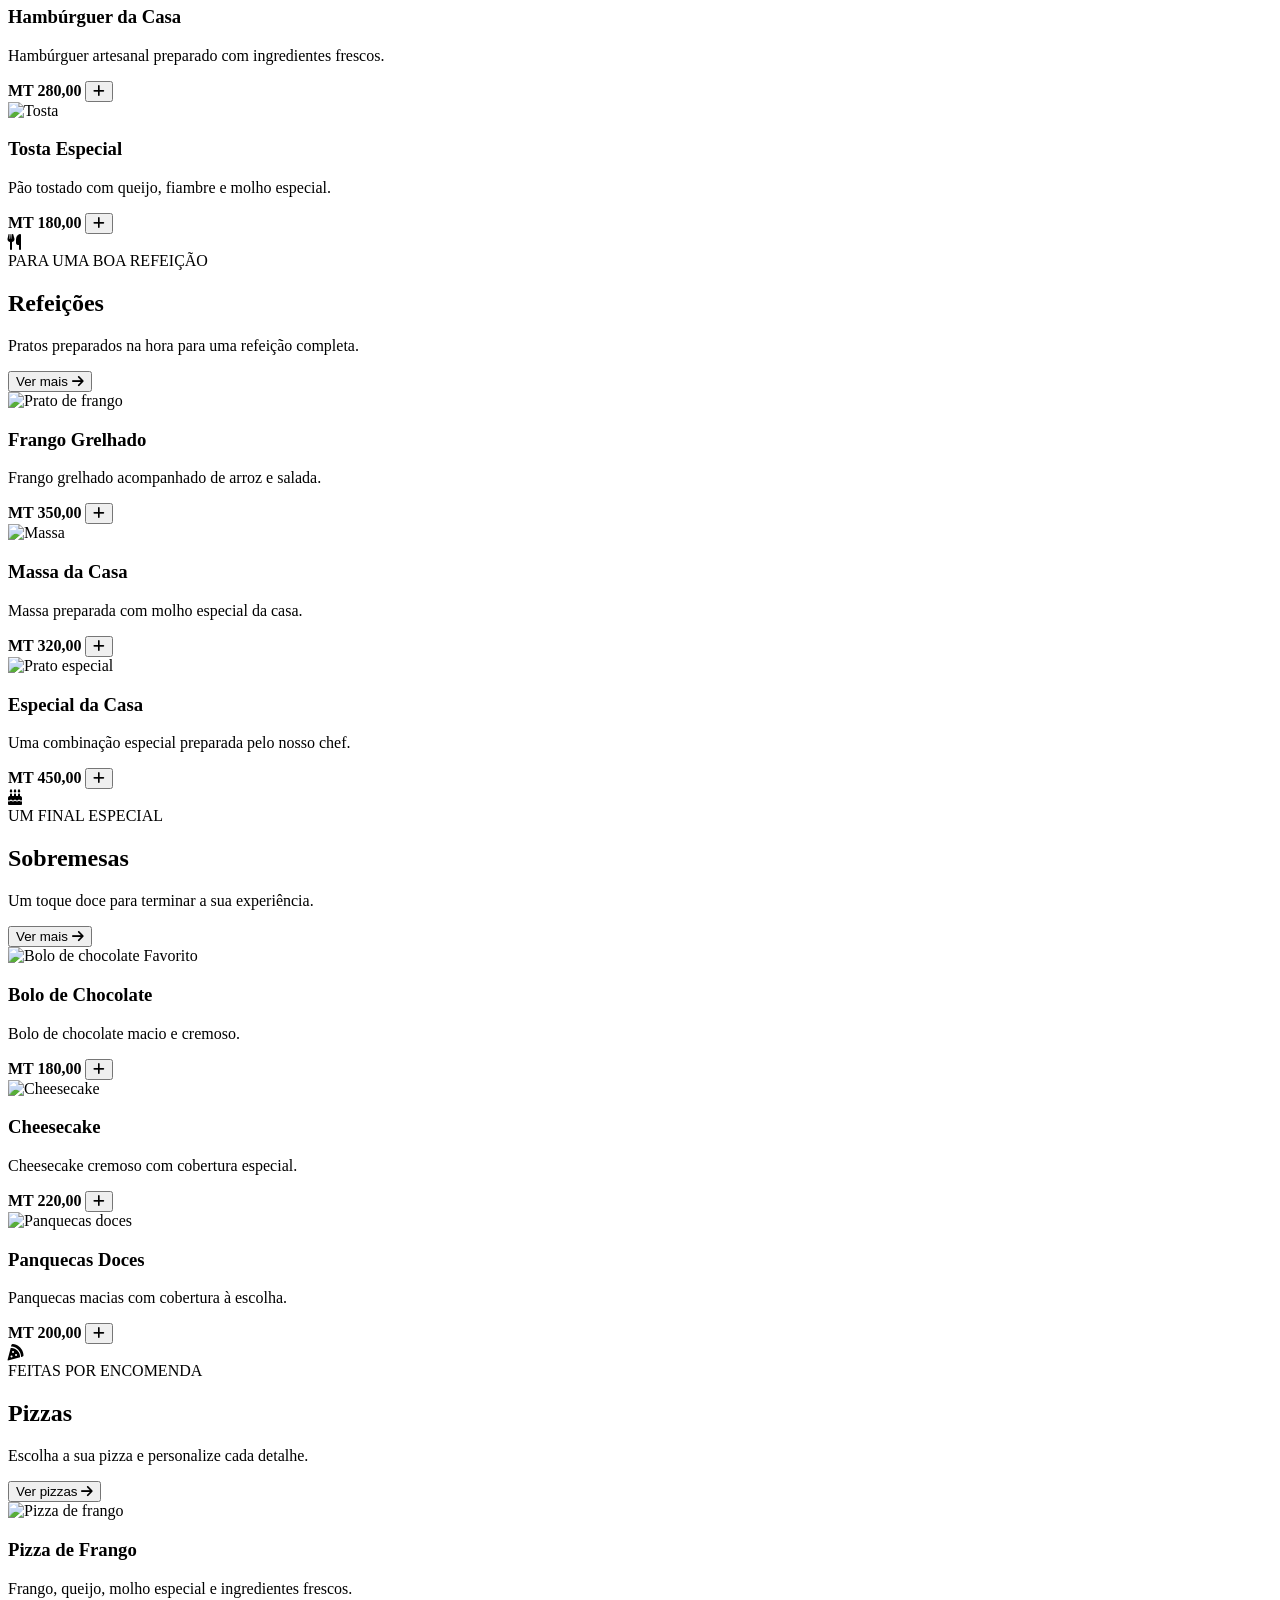
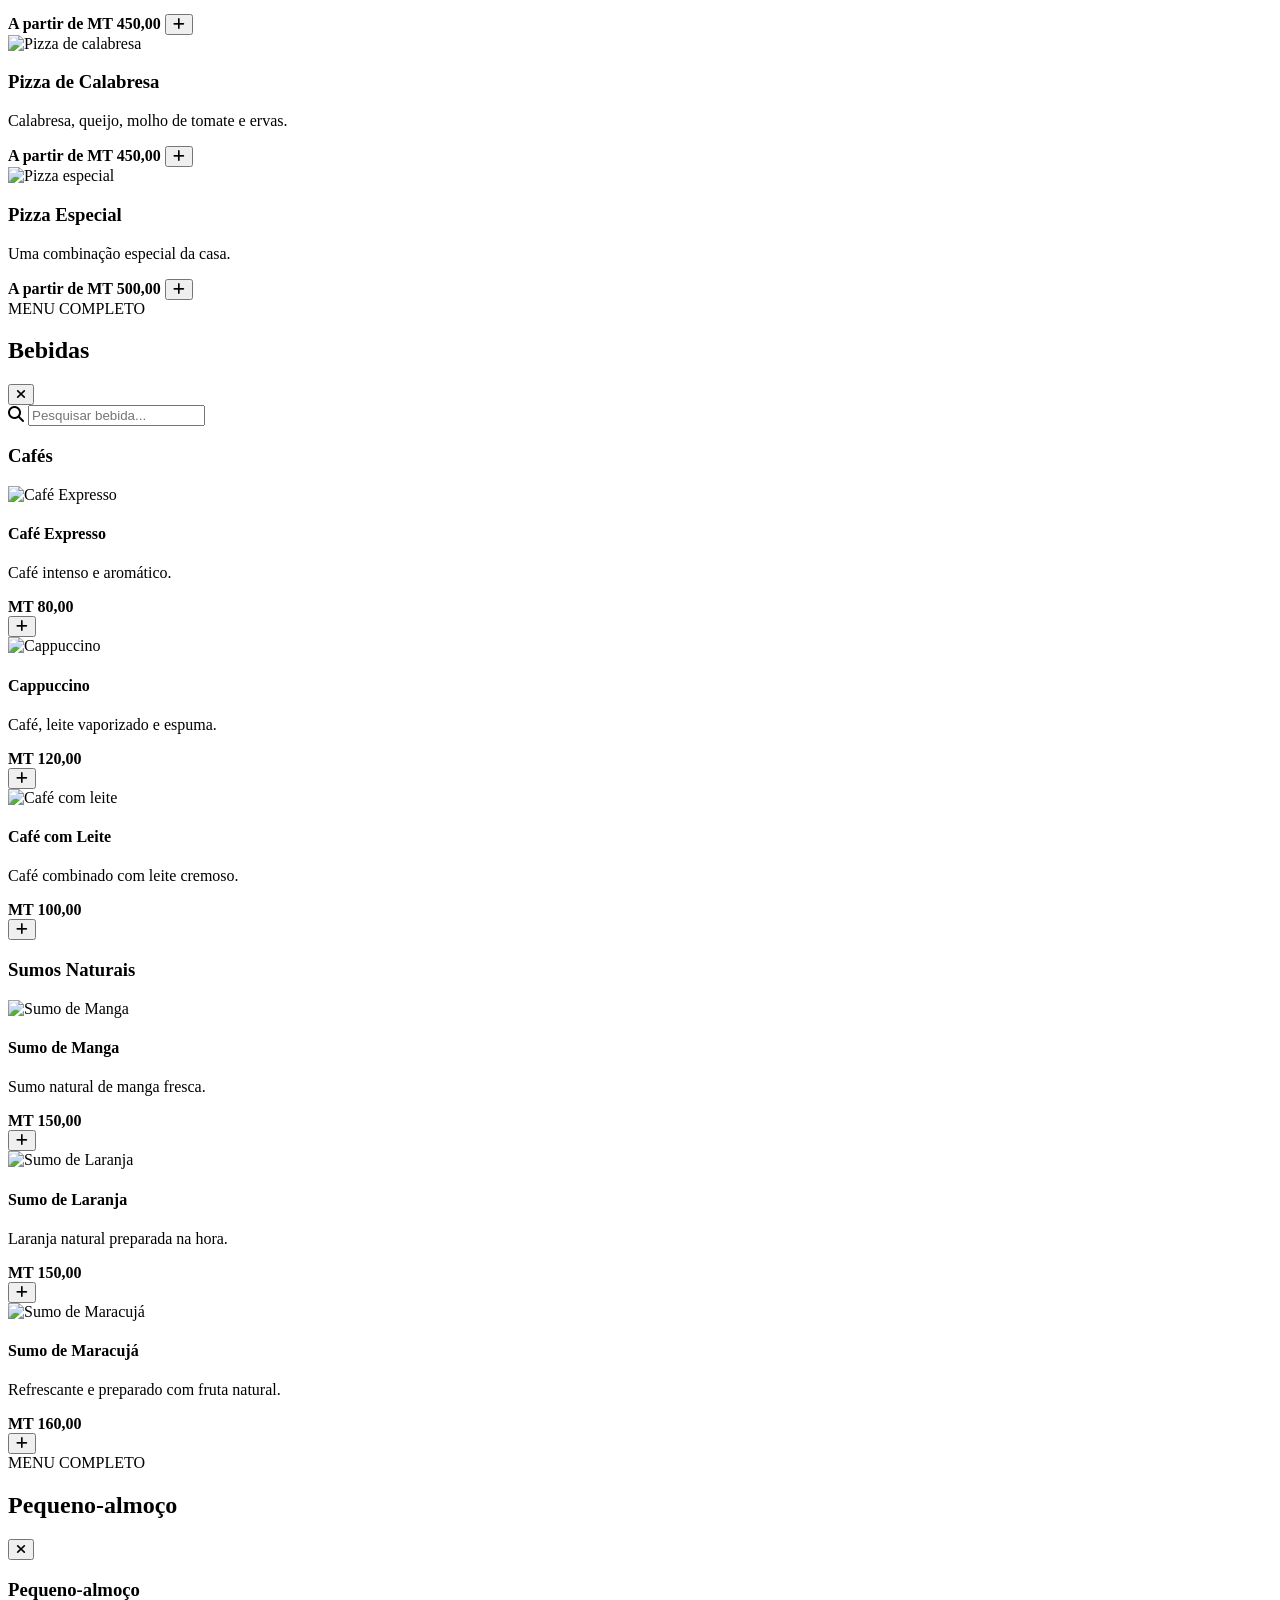
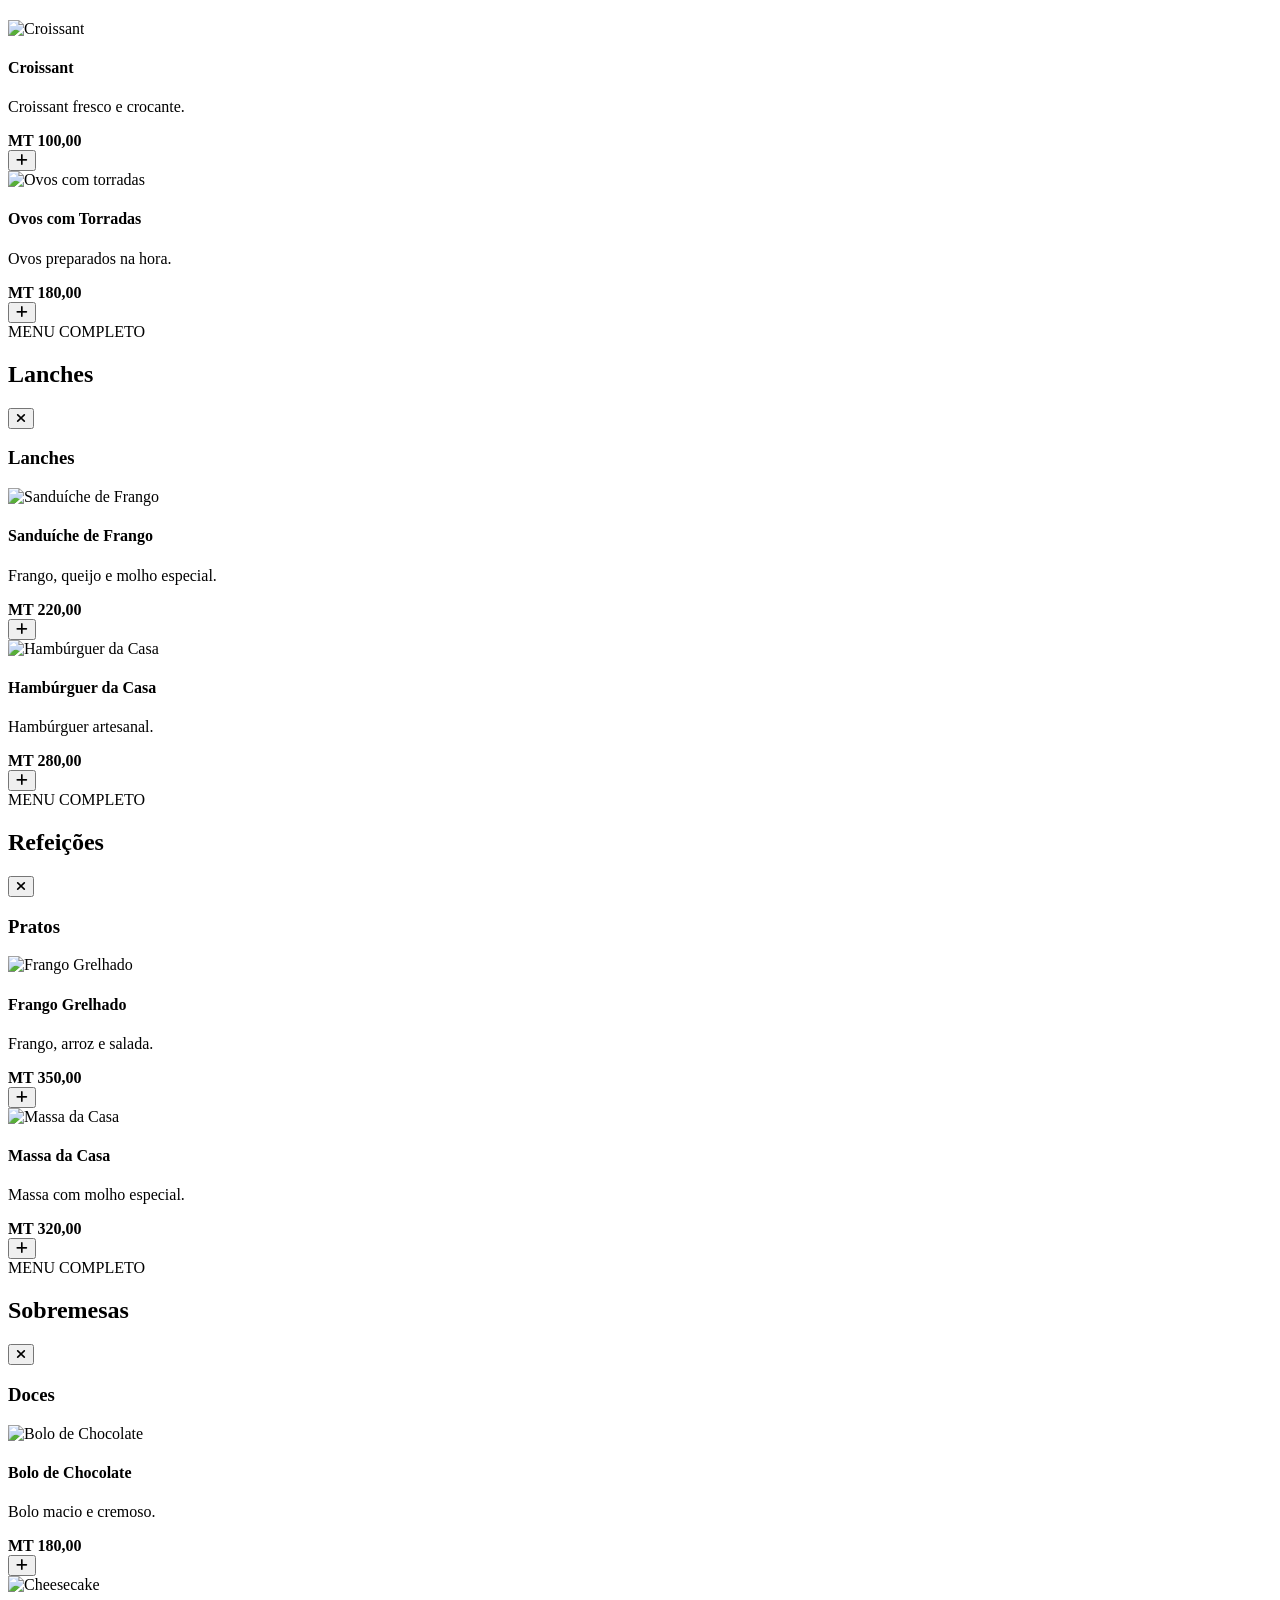
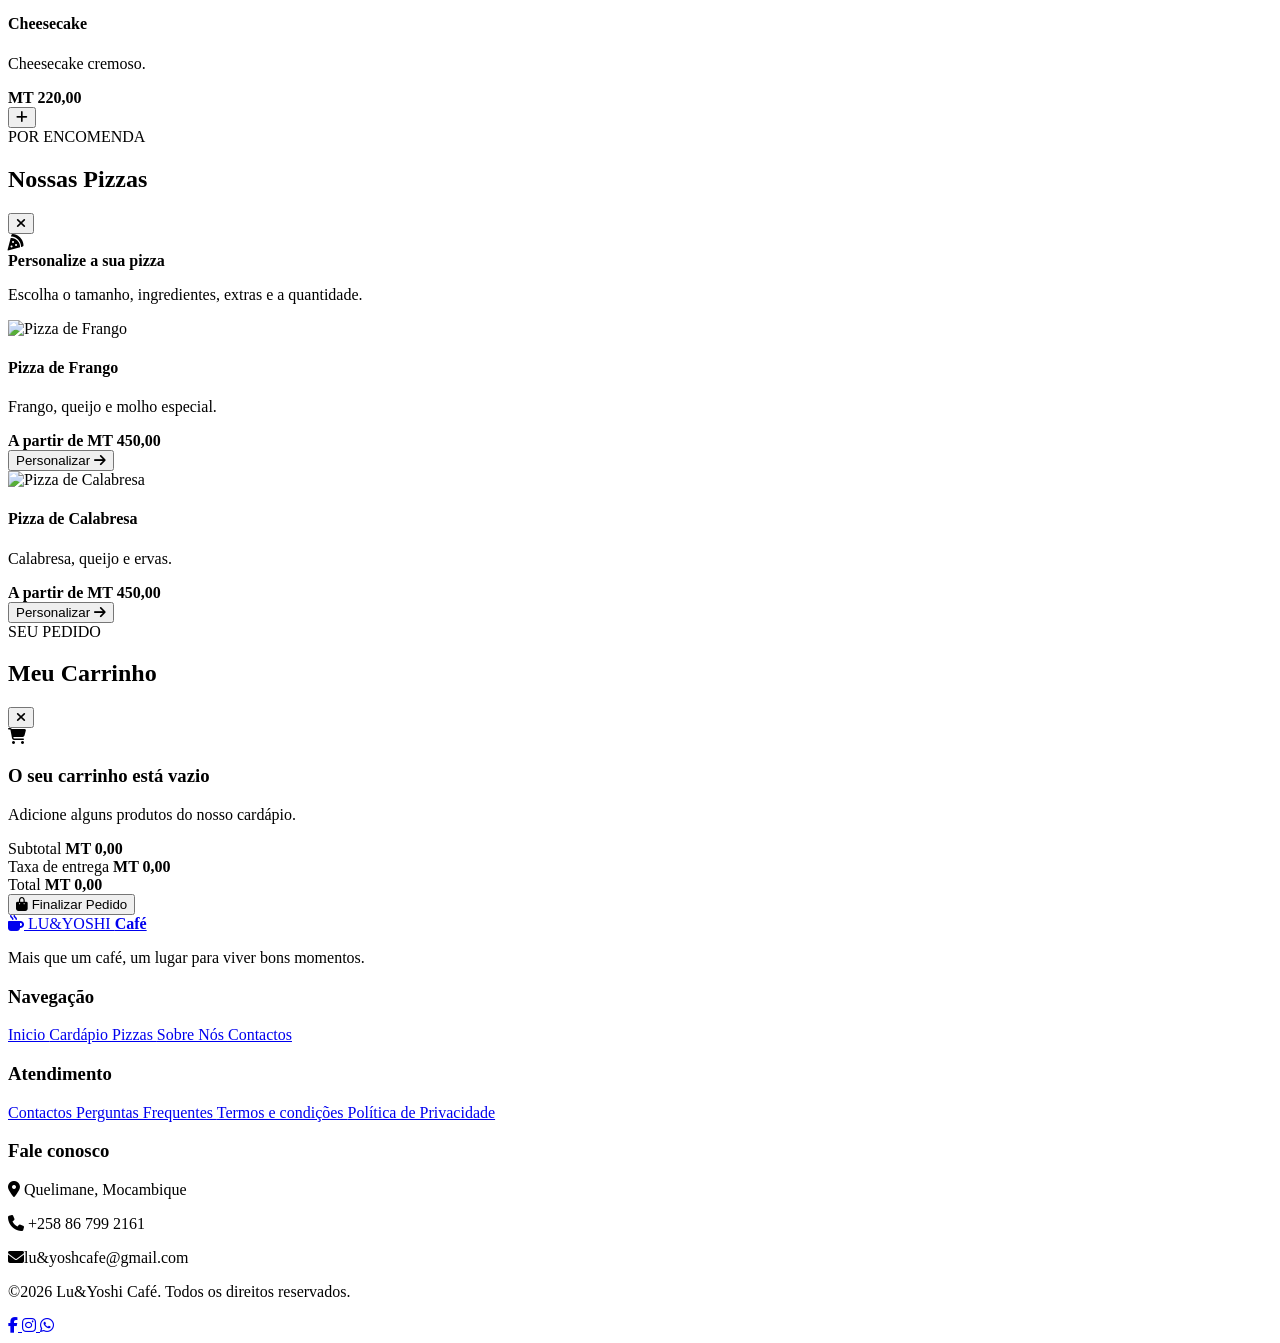
==== commit 5a8c662b: "Add files via upload" ====
--- a/cardapio.html
+++ b/cardapio.html
@@ -17,7 +17,7 @@
     <link rel="stylesheet" href="https://cdnjs.cloudflare.com/ajax/libs/font-awesome/6.7.2/css/all.min.css">
 
     <!-- CSS -->
-    <link rel="stylesheet" href="CSS/cardapio.css">
+    <link rel="stylesheet" href="css/cardapio.css">
 </head>
 
 <body>
@@ -1646,4 +1646,4 @@
 
 </body>
 
-</html>
+</html>
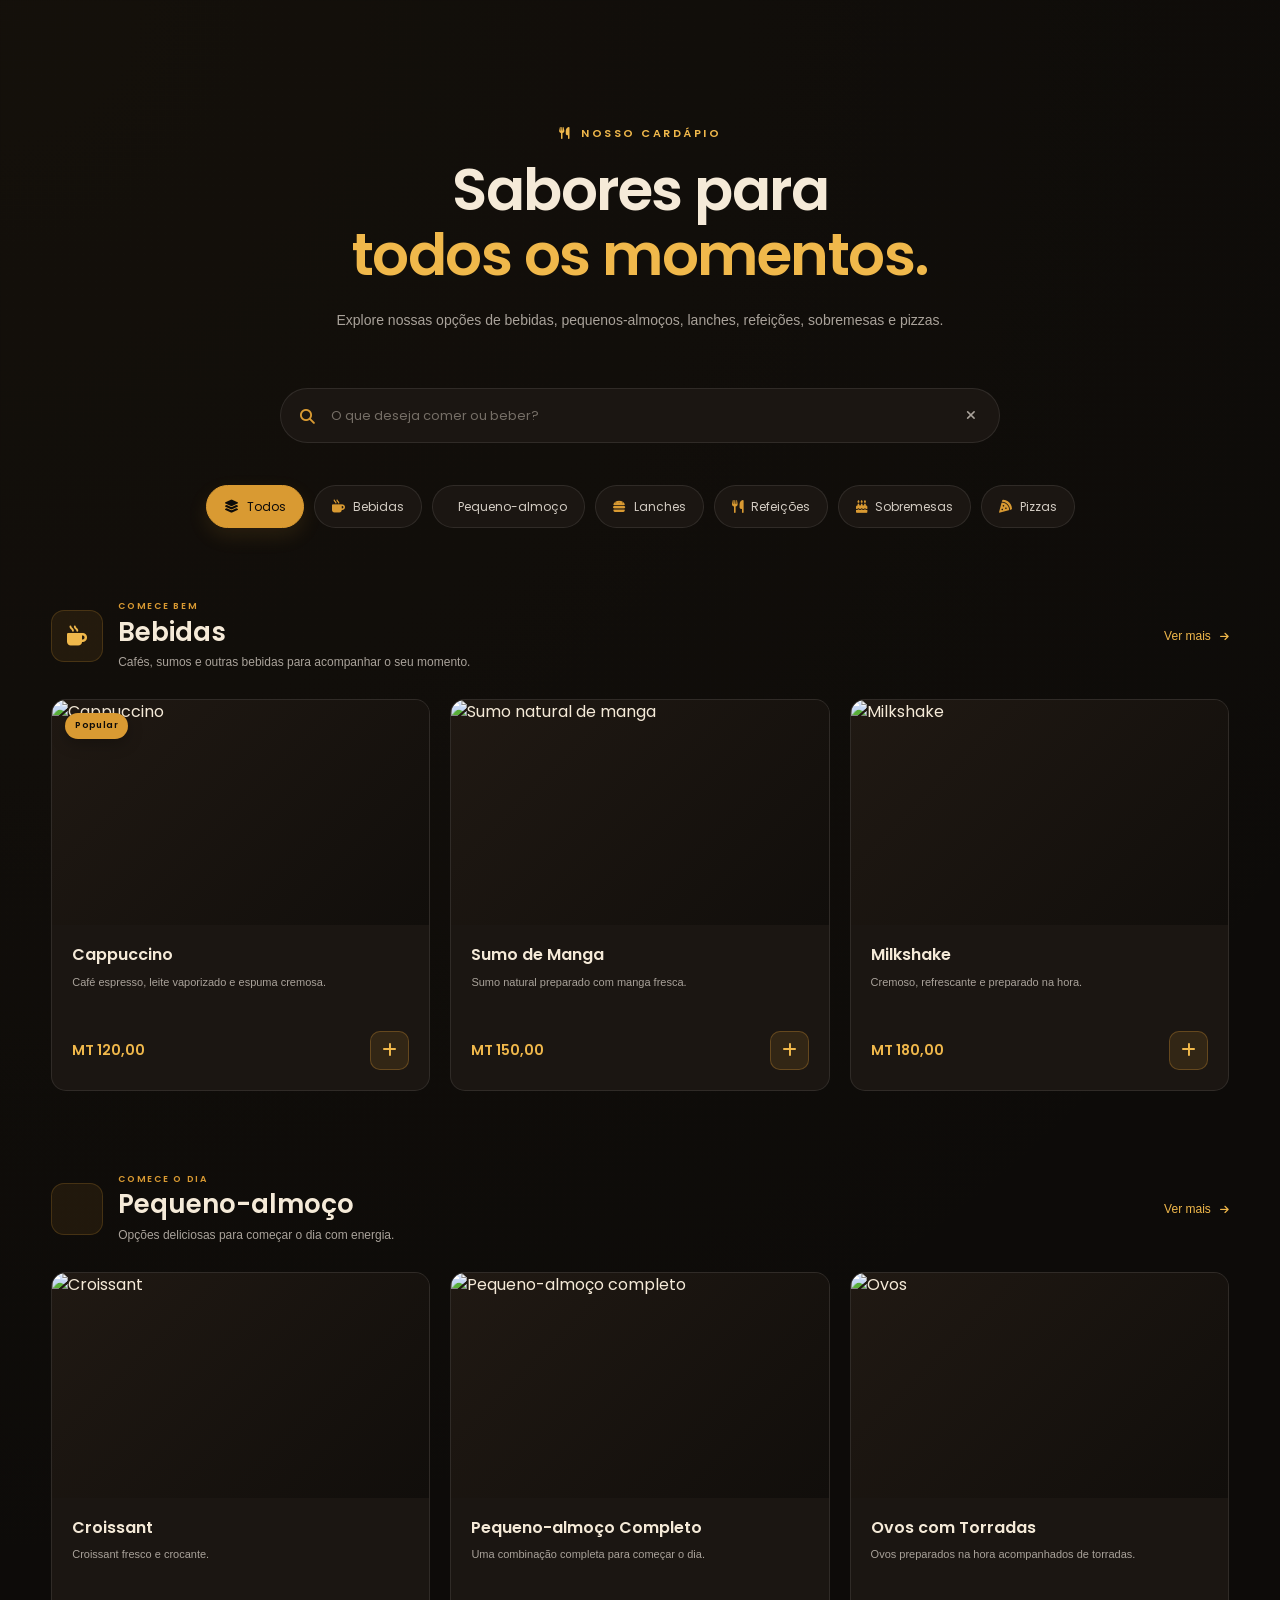
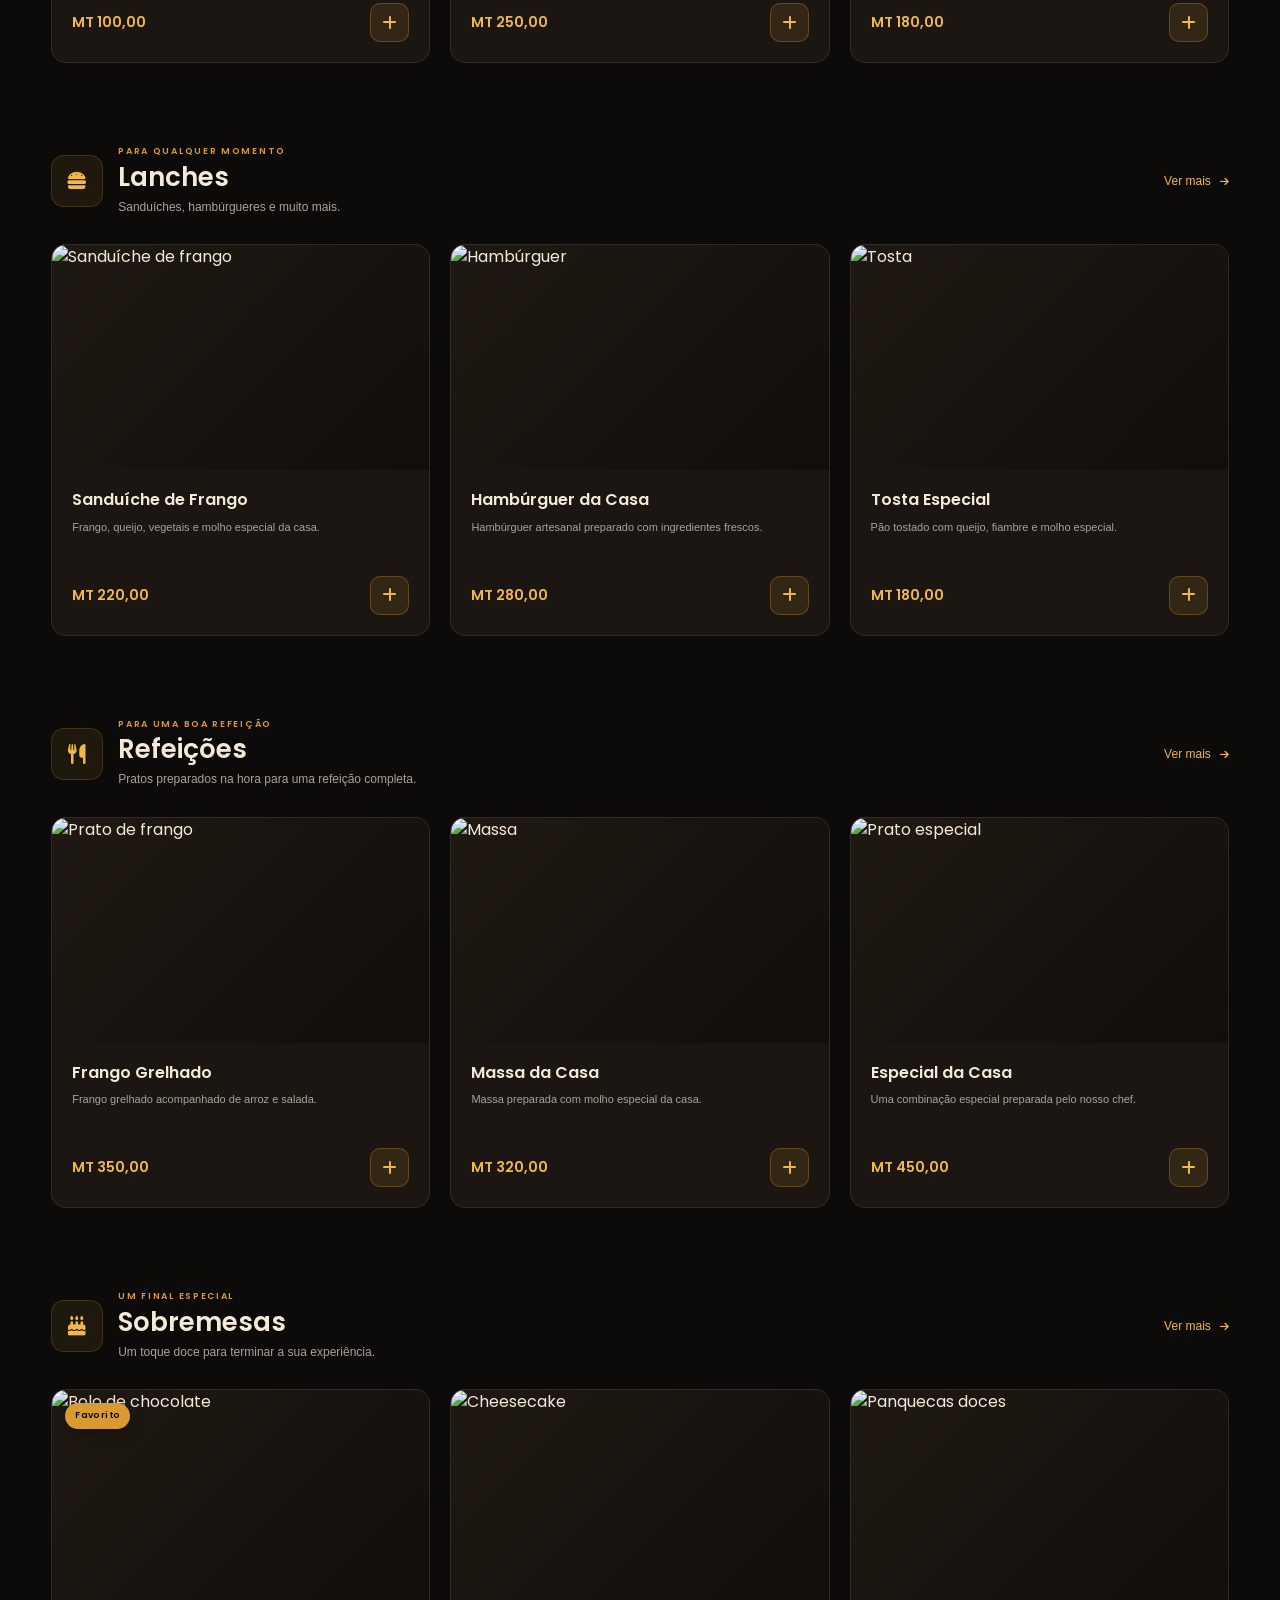
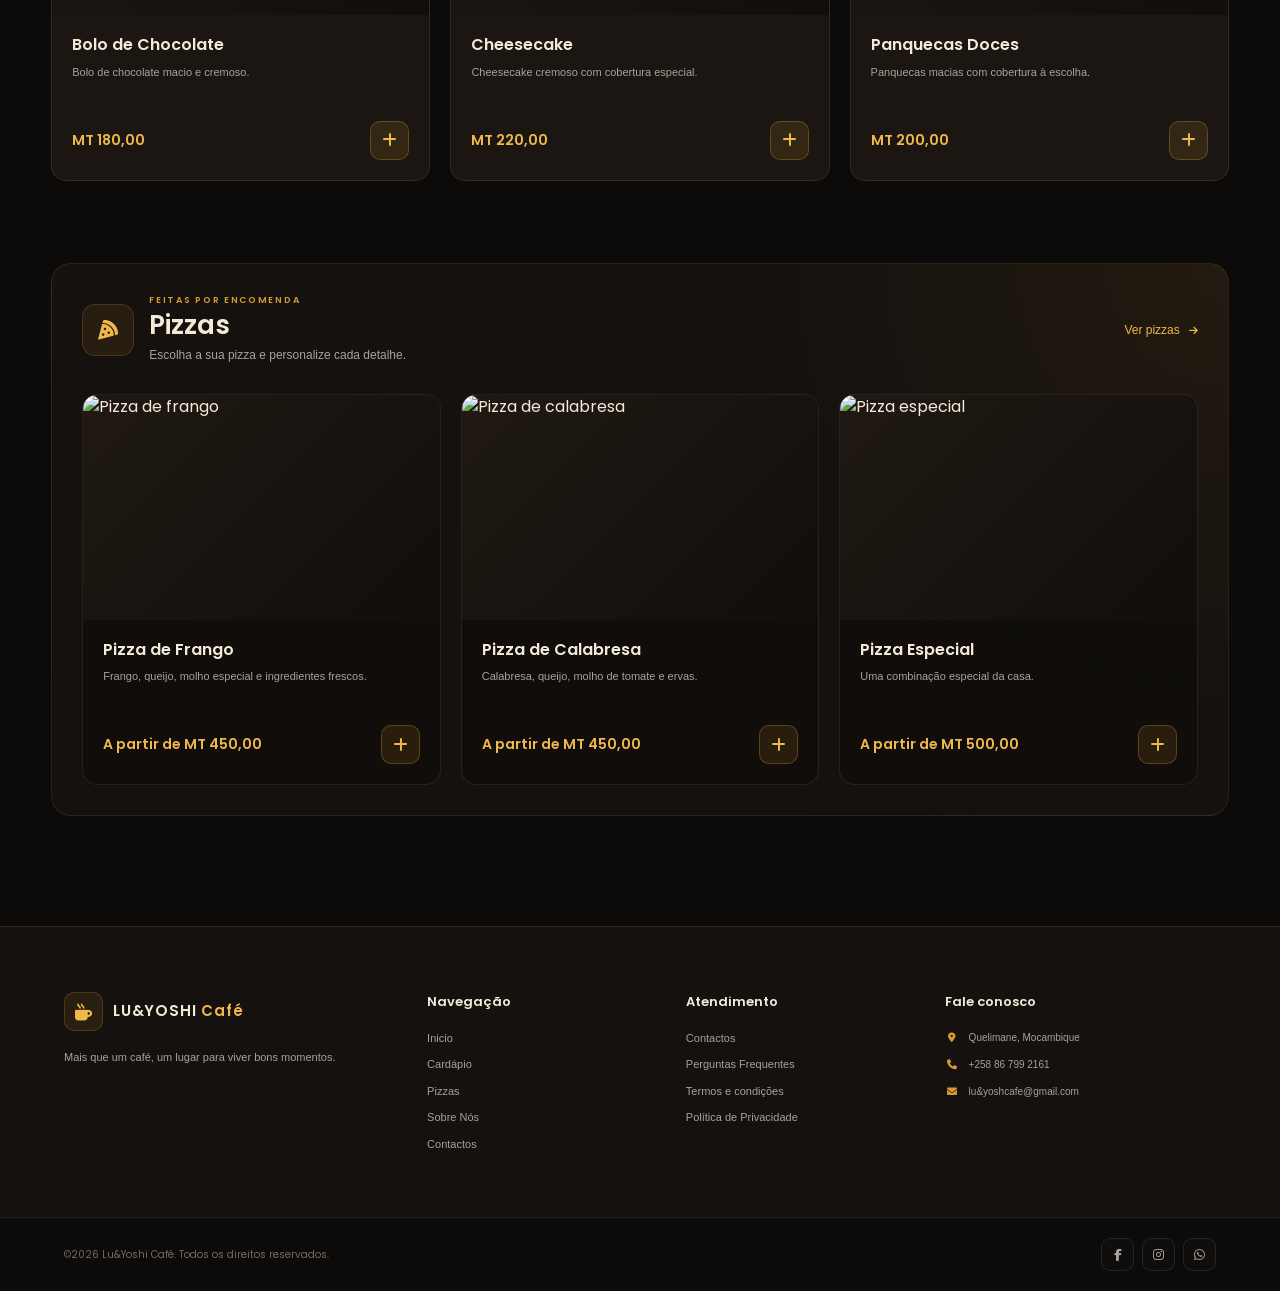
==== commit 0c3769ef: "Update print statement from 'Hello' to 'Goodbye'" ====
--- a/cardapio.html
+++ b/cardapio.html
@@ -17,7 +17,7 @@
     <link rel="stylesheet" href="https://cdnjs.cloudflare.com/ajax/libs/font-awesome/6.7.2/css/all.min.css">
 
     <!-- CSS -->
-    <link rel="stylesheet" href="css/cardapio.css">
+    <link rel="stylesheet" href="CSS/cardapio.css">
 </head>
 
 <body>
@@ -1646,4 +1646,4 @@
 
 </body>
 
-</html>+</html>
--- a/CSS/cardapio.css
+++ b/CSS/cardapio.css
@@ -0,0 +1,2833 @@
+/* =========================================================
+   LU&YOSHI CAFÉ — CARDÁPIO
+   CSS COMPLETO
+   Compatível com o HTML fornecido
+========================================================= */
+
+
+/* =========================================================
+   01. VARIÁVEIS
+========================================================= */
+
+:root {
+
+    --fundo: #0d0b09;
+    --fundo-secundario: #15110e;
+    --fundo-card: #1b1612;
+
+    --dourado: #d99a32;
+    --dourado-claro: #f0b84b;
+    --dourado-suave: rgba(217, 154, 50, 0.12);
+
+    --marrom: #6f431d;
+
+    --creme: #f5ead8;
+    --branco: #ffffff;
+
+    --cinza: #a9a29a;
+    --cinza-claro: #d2cbc2;
+    --cinza-escuro: #756e66;
+
+    --borda: rgba(255, 255, 255, 0.09);
+    --borda-dourada: rgba(217, 154, 50, 0.30);
+
+    --sombra: 0 20px 50px rgba(0, 0, 0, 0.35);
+    --sombra-forte: 0 30px 80px rgba(0, 0, 0, 0.55);
+
+    --raio-pequeno: 8px;
+    --raio: 13px;
+    --raio-grande: 20px;
+
+    --transicao: 0.3s ease;
+}
+
+
+/* =========================================================
+   02. RESET
+========================================================= */
+
+* {
+    margin: 0;
+    padding: 0;
+    box-sizing: border-box;
+}
+
+html {
+    scroll-behavior: smooth;
+    background: var(--fundo);
+}
+
+body {
+    min-height: 100vh;
+    background:
+        radial-gradient(circle at top left,
+            rgba(217, 154, 50, 0.035),
+            transparent 35%),
+        var(--fundo);
+    color: var(--creme);
+    font-family: "Poppins", sans-serif;
+    line-height: 1.5;
+}
+
+body.modal-aberto {
+    overflow: hidden;
+}
+
+button,
+input,
+select,
+textarea {
+    font: inherit;
+}
+
+button {
+    cursor: pointer;
+}
+
+button,
+input {
+    outline: none;
+}
+
+a {
+    color: inherit;
+    text-decoration: none;
+}
+
+img {
+    max-width: 100%;
+}
+
+::selection {
+    background: var(--dourado);
+    color: var(--fundo);
+}
+
+
+/* =========================================================
+   03. BARRA DE ROLAGEM
+========================================================= */
+
+::-webkit-scrollbar {
+    width: 8px;
+}
+
+::-webkit-scrollbar-track {
+    background: var(--fundo-secundario);
+}
+
+::-webkit-scrollbar-thumb {
+    background: rgba(217, 154, 50, 0.35);
+    border-radius: 20px;
+}
+
+::-webkit-scrollbar-thumb:hover {
+    background: rgba(217, 154, 50, 0.55);
+}
+
+
+/* =========================================================
+   04. PÁGINA PRINCIPAL DO CARDÁPIO
+========================================================= */
+
+.pagina-cardapio {
+    width: min(1200px, 92%);
+    margin: 0 auto;
+    padding-top: 120px;
+    padding-bottom: 90px;
+}
+
+
+/* =========================================================
+   05. ETIQUETA DE SEÇÃO
+========================================================= */
+
+.etiqueta-secao {
+    display: inline-flex;
+    align-items: center;
+    gap: 9px;
+
+    color: var(--dourado-claro);
+
+    font-size: 11px;
+    font-weight: 600;
+
+    letter-spacing: 2.5px;
+    text-transform: uppercase;
+}
+
+.etiqueta-secao i {
+    font-size: 12px;
+}
+
+
+/* =========================================================
+   06. CABEÇALHO DO CARDÁPIO
+========================================================= */
+
+.cabecalho-cardapio {
+    text-align: center;
+    margin-bottom: 55px;
+}
+
+.cabecalho-cardapio .etiqueta-secao {
+    margin-bottom: 17px;
+}
+
+.cabecalho-cardapio h1 {
+    max-width: 850px;
+    margin: 0 auto;
+
+    color: var(--creme);
+
+    font-size: clamp(38px, 5vw, 58px);
+    font-weight: 600;
+    line-height: 1.12;
+    letter-spacing: -1.5px;
+}
+
+.cabecalho-cardapio h1 span {
+    display: block;
+    color: var(--dourado-claro);
+}
+
+.cabecalho-cardapio p {
+    max-width: 650px;
+    margin: 20px auto 0;
+
+    color: var(--cinza);
+
+    font-size: 14px;
+    font-weight: 300;
+    line-height: 1.8;
+}
+
+
+/* =========================================================
+   07. ÁREA DE PESQUISA
+========================================================= */
+
+.area-pesquisa {
+    width: min(720px, 100%);
+    margin: 0 auto 42px;
+}
+
+.campo-pesquisa {
+    position: relative;
+    width: 100%;
+}
+
+.campo-pesquisa>i {
+    position: absolute;
+    left: 20px;
+    top: 50%;
+
+    transform: translateY(-50%);
+
+    color: var(--dourado);
+    font-size: 15px;
+
+    pointer-events: none;
+}
+
+.campo-pesquisa input {
+    width: 100%;
+    height: 55px;
+
+    padding: 0 55px 0 50px;
+
+    background: var(--fundo-card);
+
+    border: 1px solid var(--borda);
+    border-radius: 30px;
+
+    color: var(--creme);
+
+    font-size: 13px;
+
+    transition: var(--transicao);
+}
+
+.campo-pesquisa input::placeholder {
+    color: var(--cinza-escuro);
+}
+
+.campo-pesquisa input:hover {
+    border-color: rgba(255, 255, 255, 0.14);
+}
+
+.campo-pesquisa input:focus {
+    border-color: var(--borda-dourada);
+
+    box-shadow:
+        0 0 0 4px rgba(217, 154, 50, 0.06);
+}
+
+.campo-pesquisa button {
+    position: absolute;
+    right: 13px;
+    top: 50%;
+
+    width: 32px;
+    height: 32px;
+
+    transform: translateY(-50%);
+
+    display: flex;
+    align-items: center;
+    justify-content: center;
+
+    border: none;
+    border-radius: 50%;
+
+    background: transparent;
+
+    color: var(--cinza);
+    font-size: 13px;
+
+    transition: var(--transicao);
+}
+
+.campo-pesquisa button:hover {
+    background: rgba(255, 255, 255, 0.07);
+    color: var(--creme);
+}
+
+
+/* =========================================================
+   08. CATEGORIAS RÁPIDAS
+========================================================= */
+
+.categorias-rapidas {
+    width: 100%;
+
+    display: flex;
+    align-items: center;
+    justify-content: center;
+
+    flex-wrap: wrap;
+    gap: 10px;
+
+    margin-bottom: 72px;
+}
+
+.categoria-atalho {
+    min-height: 43px;
+
+    display: inline-flex;
+    align-items: center;
+    justify-content: center;
+
+    gap: 8px;
+
+    padding: 0 17px;
+
+    border: 1px solid var(--borda);
+    border-radius: 30px;
+
+    background: var(--fundo-card);
+
+    color: var(--cinza-claro);
+
+    font-size: 12px;
+    font-weight: 400;
+
+    white-space: nowrap;
+
+    transition: var(--transicao);
+}
+
+.categoria-atalho i {
+    color: var(--dourado);
+    font-size: 13px;
+}
+
+.categoria-atalho:hover {
+    border-color: var(--borda-dourada);
+    color: var(--creme);
+
+    transform: translateY(-2px);
+}
+
+.categoria-atalho.ativo {
+    background: var(--dourado);
+    border-color: var(--dourado);
+
+    color: var(--fundo);
+
+    box-shadow:
+        0 8px 20px rgba(217, 154, 50, 0.12);
+}
+
+.categoria-atalho.ativo i {
+    color: var(--fundo);
+}
+
+
+/* =========================================================
+   09. SEÇÕES DE CATEGORIA
+========================================================= */
+
+.categoria-secao {
+    margin-bottom: 82px;
+
+    scroll-margin-top: 110px;
+}
+
+.categoria-secao:last-child {
+    margin-bottom: 20px;
+}
+
+
+/* =========================================================
+   10. CABEÇALHO DE CADA CATEGORIA
+========================================================= */
+
+.categoria-cabecalho {
+    display: flex;
+    align-items: center;
+    justify-content: space-between;
+
+    gap: 25px;
+
+    margin-bottom: 27px;
+}
+
+.categoria-titulo {
+    display: flex;
+    align-items: center;
+
+    gap: 15px;
+
+    min-width: 0;
+}
+
+.categoria-icone {
+    width: 52px;
+    height: 52px;
+
+    flex-shrink: 0;
+
+    display: flex;
+    align-items: center;
+    justify-content: center;
+
+    background: rgba(217, 154, 50, 0.09);
+
+    border: 1px solid rgba(217, 154, 50, 0.20);
+    border-radius: 13px;
+
+    color: var(--dourado-claro);
+
+    font-size: 20px;
+}
+
+.categoria-titulo>div:last-child {
+    min-width: 0;
+}
+
+.categoria-titulo span {
+    display: block;
+
+    margin-bottom: 3px;
+
+    color: var(--dourado);
+
+    font-size: 9px;
+    font-weight: 600;
+
+    letter-spacing: 1.7px;
+    text-transform: uppercase;
+}
+
+.categoria-titulo h2 {
+    color: var(--creme);
+
+    font-size: 26px;
+    font-weight: 600;
+
+    line-height: 1.2;
+}
+
+.categoria-titulo p {
+    max-width: 620px;
+
+    margin-top: 5px;
+
+    color: var(--cinza);
+
+    font-size: 12px;
+    font-weight: 300;
+
+    line-height: 1.6;
+}
+
+
+/* =========================================================
+   11. BOTÃO VER MAIS
+========================================================= */
+
+.botao-ver-mais {
+    flex-shrink: 0;
+
+    display: inline-flex;
+    align-items: center;
+    justify-content: center;
+
+    gap: 9px;
+
+    padding: 10px 0;
+
+    border: none;
+    background: transparent;
+
+    color: var(--dourado-claro);
+
+    font-size: 12px;
+    font-weight: 500;
+
+    transition: var(--transicao);
+}
+
+.botao-ver-mais i {
+    font-size: 10px;
+
+    transition: transform var(--transicao);
+}
+
+.botao-ver-mais:hover {
+    color: var(--branco);
+}
+
+.botao-ver-mais:hover i {
+    transform: translateX(4px);
+}
+
+
+/* =========================================================
+   12. GRID DE PRODUTOS
+========================================================= */
+
+.produtos-destaque {
+    display: grid;
+
+    grid-template-columns:
+        repeat(3, minmax(0, 1fr));
+
+    gap: 20px;
+}
+
+
+/* =========================================================
+   13. CARD DE PRODUTO
+========================================================= */
+
+.produto-card {
+    overflow: hidden;
+
+    background: var(--fundo-card);
+
+    border: 1px solid var(--borda);
+    border-radius: 15px;
+
+    transition:
+        transform var(--transicao),
+        border-color var(--transicao),
+        box-shadow var(--transicao);
+}
+
+.produto-card:hover {
+    transform: translateY(-5px);
+
+    border-color:
+        rgba(217, 154, 50, 0.25);
+
+    box-shadow: var(--sombra);
+}
+
+
+/* =========================================================
+   14. IMAGEM DO PRODUTO
+========================================================= */
+
+.produto-imagem {
+    position: relative;
+
+    width: 100%;
+    height: 225px;
+
+    overflow: hidden;
+
+    background:
+        linear-gradient(135deg,
+            #201913,
+            #110e0b);
+}
+
+.produto-imagem img {
+    width: 100%;
+    height: 100%;
+
+    display: block;
+
+    object-fit: cover;
+
+    transition:
+        transform 0.6s ease,
+        filter 0.4s ease;
+}
+
+.produto-card:hover .produto-imagem img {
+    transform: scale(1.05);
+}
+
+
+/* =========================================================
+   15. TAG DO PRODUTO
+========================================================= */
+
+.produto-tag {
+    position: absolute;
+
+    top: 13px;
+    left: 13px;
+
+    display: inline-flex;
+    align-items: center;
+    justify-content: center;
+
+    padding: 6px 10px;
+
+    border-radius: 20px;
+
+    background: var(--dourado);
+
+    color: var(--fundo);
+
+    font-size: 9px;
+    font-weight: 600;
+
+    letter-spacing: 0.4px;
+
+    box-shadow:
+        0 5px 15px rgba(0, 0, 0, 0.25);
+}
+
+
+/* =========================================================
+   16. INFORMAÇÕES DO PRODUTO
+========================================================= */
+
+.produto-info {
+    padding: 19px 20px 20px;
+}
+
+.produto-info h3 {
+    margin-bottom: 7px;
+
+    color: var(--creme);
+
+    font-size: 16px;
+    font-weight: 600;
+
+    line-height: 1.35;
+}
+
+.produto-info p {
+    min-height: 40px;
+
+    color: var(--cinza);
+
+    font-size: 11px;
+    font-weight: 300;
+
+    line-height: 1.65;
+}
+
+
+/* =========================================================
+   17. PARTE FINAL DO PRODUTO
+========================================================= */
+
+.produto-final {
+    display: flex;
+    align-items: center;
+    justify-content: space-between;
+
+    gap: 15px;
+
+    margin-top: 18px;
+}
+
+.produto-final strong {
+    color: var(--dourado-claro);
+
+    font-size: 14px;
+    font-weight: 600;
+}
+
+
+/* =========================================================
+   18. BOTÃO ADICIONAR
+========================================================= */
+
+.botao-adicionar {
+    width: 39px;
+    height: 39px;
+
+    flex-shrink: 0;
+
+    display: flex;
+    align-items: center;
+    justify-content: center;
+
+    border: 1px solid var(--borda-dourada);
+    border-radius: 10px;
+
+    background: var(--dourado-suave);
+
+    color: var(--dourado-claro);
+
+    transition: var(--transicao);
+}
+
+.botao-adicionar:hover {
+    background: var(--dourado);
+    border-color: var(--dourado);
+
+    color: var(--fundo);
+
+    transform: translateY(-2px);
+
+    box-shadow:
+        0 7px 18px rgba(217, 154, 50, 0.15);
+}
+
+.botao-adicionar:active {
+    transform: scale(0.95);
+}
+
+
+/* =========================================================
+   19. DESTAQUE DAS PIZZAS
+========================================================= */
+
+.secao-pizzas {
+    padding: 30px;
+
+    border: 1px solid rgba(217, 154, 50, 0.13);
+    border-radius: 20px;
+
+    background:
+        radial-gradient(circle at top right,
+            rgba(217, 154, 50, 0.07),
+            transparent 35%),
+        var(--fundo-secundario);
+}
+
+.secao-pizzas .categoria-cabecalho {
+    margin-bottom: 28px;
+}
+
+.secao-pizzas .produto-card {
+    background: rgba(13, 11, 9, 0.55);
+}
+
+/* =========================================================
+   21. MODAIS
+========================================================= */
+
+.modal {
+    position: fixed;
+
+    inset: 0;
+
+    z-index: 2000;
+
+    display: none;
+    align-items: center;
+    justify-content: center;
+
+    padding: 25px;
+
+    background:
+        rgba(0, 0, 0, 0.80);
+
+    backdrop-filter: blur(6px);
+
+    opacity: 0;
+
+    transition: opacity 0.25s ease;
+}
+
+.modal.ativo {
+    display: flex;
+    opacity: 1;
+}
+
+
+/* =========================================================
+   22. CONTEÚDO DO MODAL
+========================================================= */
+
+.modal-conteudo {
+    width: min(760px, 100%);
+
+    max-height: 88vh;
+
+    overflow-y: auto;
+
+    padding: 30px;
+
+    position: relative;
+
+    background:
+        radial-gradient(circle at top right,
+            rgba(217, 154, 50, 0.045),
+            transparent 35%),
+        var(--fundo-secundario);
+
+    border: 1px solid var(--borda);
+
+    border-radius: var(--raio-grande);
+
+    box-shadow: var(--sombra-forte);
+
+    transform: translateY(15px) scale(0.98);
+
+    transition:
+        transform 0.3s ease,
+        opacity 0.3s ease;
+}
+
+.modal.ativo .modal-conteudo {
+    transform: translateY(0) scale(1);
+}
+
+
+/* =========================================================
+   23. SCROLL DO MODAL
+========================================================= */
+
+.modal-conteudo::-webkit-scrollbar {
+    width: 6px;
+}
+
+.modal-conteudo::-webkit-scrollbar-track {
+    background: transparent;
+}
+
+.modal-conteudo::-webkit-scrollbar-thumb {
+    background: rgba(217, 154, 50, 0.35);
+
+    border-radius: 20px;
+}
+
+.modal-conteudo::-webkit-scrollbar-thumb:hover {
+    background: rgba(217, 154, 50, 0.55);
+}
+
+
+/* =========================================================
+   24. CABEÇALHO DO MODAL
+========================================================= */
+
+.modal-cabecalho {
+    display: flex;
+
+    align-items: flex-start;
+    justify-content: space-between;
+
+    gap: 20px;
+
+    margin-bottom: 25px;
+}
+
+.modal-cabecalho>div {
+    min-width: 0;
+}
+
+.modal-cabecalho span {
+    display: block;
+
+    margin-bottom: 5px;
+
+    color: var(--dourado);
+
+    font-size: 9px;
+    font-weight: 600;
+
+    letter-spacing: 1.8px;
+    text-transform: uppercase;
+}
+
+.modal-cabecalho h2 {
+    color: var(--creme);
+
+    font-size: 29px;
+    font-weight: 600;
+
+    line-height: 1.2;
+}
+
+
+/* =========================================================
+   25. BOTÃO FECHAR MODAL
+========================================================= */
+
+.fechar-modal {
+    width: 40px;
+    height: 40px;
+
+    flex-shrink: 0;
+
+    display: flex;
+    align-items: center;
+    justify-content: center;
+
+    border: 1px solid var(--borda);
+    border-radius: 10px;
+
+    background: var(--fundo-card);
+
+    color: var(--cinza-claro);
+
+    transition: var(--transicao);
+}
+
+.fechar-modal:hover {
+    border-color: var(--borda-dourada);
+
+    background: rgba(217, 154, 50, 0.08);
+
+    color: var(--dourado-claro);
+
+    transform: rotate(90deg);
+}
+
+
+/* =========================================================
+   26. PESQUISA DENTRO DO MODAL
+========================================================= */
+
+.modal-pesquisa {
+    position: relative;
+
+    width: 100%;
+
+    margin-bottom: 25px;
+}
+
+.modal-pesquisa>i {
+    position: absolute;
+
+    left: 16px;
+    top: 50%;
+
+    transform: translateY(-50%);
+
+    color: var(--dourado);
+
+    font-size: 13px;
+
+    pointer-events: none;
+}
+
+.modal-pesquisa input {
+    width: 100%;
+    height: 45px;
+
+    padding: 0 15px 0 43px;
+
+    border: 1px solid var(--borda);
+    border-radius: 10px;
+
+    background: var(--fundo-card);
+
+    color: var(--creme);
+
+    font-size: 12px;
+
+    transition: var(--transicao);
+}
+
+.modal-pesquisa input::placeholder {
+    color: var(--cinza-escuro);
+}
+
+.modal-pesquisa input:focus {
+    border-color: var(--borda-dourada);
+
+    box-shadow:
+        0 0 0 3px rgba(217, 154, 50, 0.05);
+}
+
+
+/* =========================================================
+   27. GRUPOS DE PRODUTOS
+========================================================= */
+
+.grupo-produtos {
+    display: flex;
+    flex-direction: column;
+
+    gap: 12px;
+
+    margin-bottom: 30px;
+}
+
+.grupo-produtos:last-child {
+    margin-bottom: 0;
+}
+
+.grupo-produtos>h3 {
+    margin-bottom: 3px;
+
+    color: var(--dourado-claro);
+
+    font-size: 12px;
+    font-weight: 600;
+
+    letter-spacing: 0.5px;
+}
+
+
+/* =========================================================
+   28. PRODUTO DENTRO DO MODAL
+========================================================= */
+
+.produto-modal {
+    width: 100%;
+
+    display: flex;
+    align-items: center;
+
+    gap: 15px;
+
+    padding: 12px;
+
+    background: var(--fundo-card);
+
+    border: 1px solid var(--borda);
+
+    border-radius: 12px;
+
+    transition: var(--transicao);
+}
+
+.produto-modal:hover {
+    border-color:
+        rgba(217, 154, 50, 0.22);
+
+    background:
+        rgba(27, 22, 18, 0.95);
+}
+
+
+/* =========================================================
+   29. IMAGEM DO PRODUTO NO MODAL
+========================================================= */
+
+.produto-modal-imagem {
+    width: 78px;
+    height: 78px;
+
+    flex-shrink: 0;
+
+    overflow: hidden;
+
+    border-radius: 10px;
+
+    background: var(--fundo-secundario);
+}
+
+.produto-modal-imagem img {
+    width: 100%;
+    height: 100%;
+
+    display: block;
+
+    object-fit: cover;
+
+    transition: transform 0.4s ease;
+}
+
+.produto-modal:hover .produto-modal-imagem img {
+    transform: scale(1.05);
+}
+
+
+/* =========================================================
+   30. INFORMAÇÕES DO PRODUTO NO MODAL
+========================================================= */
+
+.produto-modal-info {
+    flex: 1;
+
+    min-width: 0;
+}
+
+.produto-modal-info h4 {
+    margin-bottom: 4px;
+
+    color: var(--creme);
+
+    font-size: 14px;
+    font-weight: 600;
+
+    line-height: 1.35;
+}
+
+.produto-modal-info p {
+    margin-bottom: 6px;
+
+    color: var(--cinza);
+
+    font-size: 10px;
+    font-weight: 300;
+
+    line-height: 1.5;
+}
+
+.produto-modal-info strong {
+    color: var(--dourado-claro);
+
+    font-size: 13px;
+    font-weight: 600;
+}
+
+
+/* =========================================================
+   31. BOTÃO ADICIONAR NO MODAL
+========================================================= */
+
+.botao-adicionar-modal {
+    width: 37px;
+    height: 37px;
+
+    flex-shrink: 0;
+
+    display: flex;
+    align-items: center;
+    justify-content: center;
+
+    border: 1px solid var(--borda-dourada);
+
+    border-radius: 9px;
+
+    background: var(--dourado-suave);
+
+    color: var(--dourado-claro);
+
+    transition: var(--transicao);
+}
+
+.botao-adicionar-modal:hover {
+    background: var(--dourado);
+
+    border-color: var(--dourado);
+
+    color: var(--fundo);
+
+    transform: translateY(-2px);
+}
+
+
+/* =========================================================
+   32. BOTÃO PERSONALIZAR PIZZA
+========================================================= */
+
+.botao-personalizar {
+    flex-shrink: 0;
+
+    display: inline-flex;
+    align-items: center;
+    justify-content: center;
+
+    gap: 8px;
+
+    padding: 10px 13px;
+
+    border: 1px solid var(--borda-dourada);
+
+    border-radius: 9px;
+
+    background: var(--dourado-suave);
+
+    color: var(--dourado-claro);
+
+    font-size: 10px;
+    font-weight: 500;
+
+    white-space: nowrap;
+
+    transition: var(--transicao);
+}
+
+.botao-personalizar i {
+    font-size: 9px;
+
+    transition: transform var(--transicao);
+}
+
+.botao-personalizar:hover {
+    background: var(--dourado);
+
+    border-color: var(--dourado);
+
+    color: var(--fundo);
+}
+
+.botao-personalizar:hover i {
+    transform: translateX(3px);
+}
+
+
+/* =========================================================
+   33. AVISO DAS PIZZAS
+========================================================= */
+
+.aviso-pizza {
+    display: flex;
+    align-items: center;
+
+    gap: 14px;
+
+    margin-bottom: 25px;
+
+    padding: 15px;
+
+    background:
+        rgba(217, 154, 50, 0.06);
+
+    border: 1px solid rgba(217, 154, 50, 0.16);
+
+    border-radius: 12px;
+}
+
+.aviso-pizza>i {
+    width: 42px;
+    height: 42px;
+
+    flex-shrink: 0;
+
+    display: flex;
+    align-items: center;
+    justify-content: center;
+
+    border-radius: 10px;
+
+    background: rgba(217, 154, 50, 0.10);
+
+    color: var(--dourado-claro);
+
+    font-size: 17px;
+}
+
+.aviso-pizza strong {
+    display: block;
+
+    margin-bottom: 3px;
+
+    color: var(--creme);
+
+    font-size: 12px;
+    font-weight: 600;
+}
+
+.aviso-pizza p {
+    color: var(--cinza);
+
+    font-size: 10px;
+    line-height: 1.5;
+}
+
+
+/* =========================================================
+   34. MODAL ESPECIAL DAS PIZZAS
+========================================================= */
+
+.modal-pizzas {
+    width: min(800px, 100%);
+}
+
+
+/* =========================================================
+   35. PRODUTOS NÃO ENCONTRADOS
+========================================================= */
+
+.sem-resultados {
+    padding: 35px 20px;
+
+    text-align: center;
+
+    color: var(--cinza);
+}
+
+.sem-resultados i {
+    display: block;
+
+    margin-bottom: 10px;
+
+    color: var(--dourado);
+
+    font-size: 25px;
+}
+
+.sem-resultados p {
+    font-size: 12px;
+}
+
+/* =========================================================
+   37. MODAL DO CARRINHO
+========================================================= */
+
+.modal-carrinho {
+    width: min(700px, 100%);
+}
+
+
+/* =========================================================
+   38. LISTA DO CARRINHO
+========================================================= */
+
+.lista-carrinho {
+    display: flex;
+
+    flex-direction: column;
+
+    gap: 12px;
+
+    margin-bottom: 25px;
+}
+
+
+/* =========================================================
+   39. ITEM DO CARRINHO
+========================================================= */
+
+.item-carrinho {
+    display: flex;
+    align-items: center;
+
+    gap: 14px;
+
+    padding: 13px;
+
+    background: var(--fundo-card);
+
+    border: 1px solid var(--borda);
+
+    border-radius: 12px;
+
+    transition: var(--transicao);
+}
+
+.item-carrinho:hover {
+    border-color:
+        rgba(217, 154, 50, 0.20);
+}
+
+
+/* =========================================================
+   40. IMAGEM DO CARRINHO
+========================================================= */
+
+.item-carrinho-imagem {
+    width: 70px;
+    height: 70px;
+
+    flex-shrink: 0;
+
+    overflow: hidden;
+
+    border-radius: 10px;
+
+    background: var(--fundo-secundario);
+}
+
+.item-carrinho-imagem img {
+    width: 100%;
+    height: 100%;
+
+    display: block;
+
+    object-fit: cover;
+}
+
+
+/* =========================================================
+   41. INFORMAÇÕES DO ITEM
+========================================================= */
+
+.item-carrinho-info {
+    flex: 1;
+
+    min-width: 0;
+}
+
+.item-carrinho-info h4 {
+    margin-bottom: 4px;
+
+    color: var(--creme);
+
+    font-size: 13px;
+    font-weight: 600;
+}
+
+.item-carrinho-info p {
+    margin-bottom: 5px;
+
+    color: var(--cinza);
+
+    font-size: 10px;
+
+    line-height: 1.5;
+}
+
+.item-carrinho-info strong {
+    color: var(--dourado-claro);
+
+    font-size: 12px;
+}
+
+
+/* =========================================================
+   42. CONTROLO DE QUANTIDADE
+========================================================= */
+
+.quantidade-carrinho {
+    display: flex;
+    align-items: center;
+
+    gap: 7px;
+}
+
+.quantidade-carrinho button {
+    width: 29px;
+    height: 29px;
+
+    display: flex;
+    align-items: center;
+    justify-content: center;
+
+    border: 1px solid var(--borda);
+
+    border-radius: 7px;
+
+    background: var(--fundo-secundario);
+
+    color: var(--cinza-claro);
+
+    font-size: 10px;
+
+    transition: var(--transicao);
+}
+
+.quantidade-carrinho button:hover {
+    border-color: var(--borda-dourada);
+
+    color: var(--dourado-claro);
+}
+
+.quantidade-carrinho span {
+    min-width: 20px;
+
+    text-align: center;
+
+    color: var(--creme);
+
+    font-size: 12px;
+    font-weight: 500;
+}
+
+
+/* =========================================================
+   43. BOTÃO REMOVER DO CARRINHO
+========================================================= */
+
+.remover-carrinho {
+    width: 31px;
+    height: 31px;
+
+    flex-shrink: 0;
+
+    display: flex;
+    align-items: center;
+    justify-content: center;
+
+    border: none;
+
+    background: transparent;
+
+    color: var(--cinza-escuro);
+
+    font-size: 12px;
+
+    transition: var(--transicao);
+}
+
+.remover-carrinho:hover {
+    color: #d96b55;
+}
+
+
+/* =========================================================
+   44. CARRINHO VAZIO
+========================================================= */
+
+.carrinho-vazio {
+    padding: 45px 20px;
+
+    text-align: center;
+
+    border: 1px dashed var(--borda);
+
+    border-radius: 14px;
+
+    background:
+        rgba(255, 255, 255, 0.015);
+}
+
+.carrinho-vazio>i {
+    display: flex;
+    align-items: center;
+    justify-content: center;
+
+    width: 60px;
+    height: 60px;
+
+    margin: 0 auto 16px;
+
+    border-radius: 50%;
+
+    background: rgba(217, 154, 50, 0.08);
+
+    color: var(--dourado);
+
+    font-size: 21px;
+}
+
+.carrinho-vazio h3 {
+    margin-bottom: 7px;
+
+    color: var(--creme);
+
+    font-size: 15px;
+    font-weight: 600;
+}
+
+.carrinho-vazio p {
+    color: var(--cinza);
+
+    font-size: 11px;
+}
+
+
+/* =========================================================
+   45. RESUMO DO CARRINHO
+========================================================= */
+
+.resumo-carrinho {
+    padding-top: 20px;
+
+    border-top: 1px solid var(--borda);
+}
+
+.linha-resumo {
+    display: flex;
+    align-items: center;
+    justify-content: space-between;
+
+    gap: 20px;
+
+    margin-bottom: 11px;
+}
+
+.linha-resumo span {
+    color: var(--cinza);
+
+    font-size: 11px;
+}
+
+.linha-resumo strong {
+    color: var(--cinza-claro);
+
+    font-size: 11px;
+    font-weight: 500;
+}
+
+.linha-total {
+    display: flex;
+    align-items: center;
+    justify-content: space-between;
+
+    gap: 20px;
+
+    margin-top: 18px;
+    padding-top: 16px;
+
+    border-top: 1px solid var(--borda);
+}
+
+.linha-total span {
+    color: var(--creme);
+
+    font-size: 14px;
+    font-weight: 500;
+}
+
+.linha-total strong {
+    color: var(--dourado-claro);
+
+    font-size: 20px;
+    font-weight: 600;
+}
+
+
+/* =========================================================
+   46. BOTÃO FINALIZAR PEDIDO
+========================================================= */
+
+.botao-finalizar {
+    width: 100%;
+
+    min-height: 50px;
+
+    margin-top: 22px;
+
+    display: flex;
+    align-items: center;
+    justify-content: center;
+
+    gap: 9px;
+
+    border: none;
+
+    border-radius: 11px;
+
+    background: var(--dourado);
+
+    color: var(--fundo);
+
+    font-size: 12px;
+    font-weight: 600;
+
+    transition: var(--transicao);
+}
+
+.botao-finalizar:hover {
+    background: var(--dourado-claro);
+
+    transform: translateY(-2px);
+
+    box-shadow:
+        0 10px 25px rgba(217, 154, 50, 0.16);
+}
+
+.botao-finalizar:active {
+    transform: translateY(0);
+}
+
+.botao-finalizar i {
+    font-size: 13px;
+}
+
+
+/* =========================================================
+   47. RODAPÉ
+========================================================= */
+
+.rodape {
+    width: 100%;
+
+    background: var(--fundo-secundario);
+
+    border-top: 1px solid var(--borda);
+}
+
+
+/* =========================================================
+   48. PARTE PRINCIPAL DO RODAPÉ
+========================================================= */
+
+.rodape-principal {
+    width: min(1250px, 90%);
+
+    margin: 0 auto;
+
+    display: grid;
+
+    grid-template-columns:
+        1.5fr 1fr 1fr 1.3fr;
+
+    gap: 50px;
+
+    padding: 65px 0 55px;
+}
+
+
+/* =========================================================
+   49. MARCA DO RODAPÉ
+========================================================= */
+
+.rodape-marca {
+    min-width: 0;
+}
+
+.rodape-marca .logo {
+    display: inline-flex;
+    align-items: center;
+
+    gap: 10px;
+
+    margin-bottom: 17px;
+}
+
+.logo-icone {
+    width: 39px;
+    height: 39px;
+
+    display: flex;
+    align-items: center;
+    justify-content: center;
+
+    border-radius: 10px;
+
+    background: rgba(217, 154, 50, 0.10);
+
+    border: 1px solid rgba(217, 154, 50, 0.22);
+
+    color: var(--dourado-claro);
+
+    font-size: 17px;
+}
+
+.logo-texto {
+    color: var(--creme);
+
+    font-size: 15px;
+    font-weight: 600;
+
+    letter-spacing: 0.8px;
+}
+
+.logo-texto strong {
+    color: var(--dourado-claro);
+
+    font-weight: 600;
+}
+
+.rodape-marca>p {
+    max-width: 300px;
+
+    color: var(--cinza);
+
+    font-size: 11px;
+    font-weight: 300;
+
+    line-height: 1.8;
+}
+
+
+/* =========================================================
+   50. COLUNAS DO RODAPÉ
+========================================================= */
+
+.rodape-coluna {
+    min-width: 0;
+}
+
+.rodape-coluna h3 {
+    margin-bottom: 18px;
+
+    color: var(--creme);
+
+    font-size: 13px;
+    font-weight: 600;
+}
+
+.rodape-coluna a {
+    display: block;
+
+    width: fit-content;
+
+    margin-bottom: 10px;
+
+    color: var(--cinza);
+
+    font-size: 11px;
+    font-weight: 300;
+
+    transition: var(--transicao);
+}
+
+.rodape-coluna a:hover {
+    color: var(--dourado-claro);
+
+    transform: translateX(3px);
+}
+
+
+/* =========================================================
+   51. CONTACTOS DO RODAPÉ
+========================================================= */
+
+.rodape-coluna p {
+    display: flex;
+    align-items: flex-start;
+
+    gap: 9px;
+
+    margin-bottom: 12px;
+
+    color: var(--cinza);
+
+    font-size: 10px;
+    font-weight: 300;
+
+    line-height: 1.5;
+}
+
+.rodape-coluna p i {
+    width: 15px;
+
+    flex-shrink: 0;
+
+    margin-top: 2px;
+
+    color: var(--dourado);
+
+    text-align: center;
+}
+
+
+/* =========================================================
+   52. RODAPÉ INFERIOR
+========================================================= */
+
+.rodape-final {
+    width: 100%;
+
+    padding: 20px 5%;
+
+    display: flex;
+    align-items: center;
+    justify-content: space-between;
+
+    gap: 20px;
+
+    border-top: 1px solid var(--borda);
+
+    background: var(--fundo);
+}
+
+.rodape-final>p {
+    color: #716b64;
+
+    font-size: 10px;
+}
+
+
+/* =========================================================
+   53. REDES SOCIAIS
+========================================================= */
+
+.redes-sociais {
+    display: flex;
+    align-items: center;
+
+    gap: 8px;
+}
+
+.redes-sociais a {
+    width: 33px;
+    height: 33px;
+
+    display: flex;
+    align-items: center;
+    justify-content: center;
+
+    border: 1px solid var(--borda);
+
+    border-radius: 9px;
+
+    background: rgba(255, 255, 255, 0.015);
+
+    color: var(--cinza);
+
+    font-size: 12px;
+
+    transition: var(--transicao);
+}
+
+.redes-sociais a:hover {
+    border-color: var(--borda-dourada);
+
+    background: rgba(217, 154, 50, 0.08);
+
+    color: var(--dourado-claro);
+
+    transform: translateY(-2px);
+}
+
+
+/* =========================================================
+   54. NOTIFICAÇÃO DO CARRINHO
+========================================================= */
+
+.notificacao-carrinho {
+    position: fixed;
+
+    right: 25px;
+    bottom: 25px;
+
+    z-index: 3000;
+
+    min-width: 280px;
+
+    display: flex;
+    align-items: center;
+
+    gap: 12px;
+
+    padding: 14px 17px;
+
+    background: var(--fundo-card);
+
+    border: 1px solid var(--borda-dourada);
+
+    border-radius: 12px;
+
+    box-shadow: var(--sombra);
+
+    color: var(--creme);
+
+    transform: translateY(25px);
+
+    opacity: 0;
+
+    pointer-events: none;
+
+    transition: var(--transicao);
+}
+
+.notificacao-carrinho.ativo {
+    transform: translateY(0);
+
+    opacity: 1;
+}
+
+.notificacao-carrinho i {
+    color: var(--dourado-claro);
+
+    font-size: 17px;
+}
+
+.notificacao-carrinho span {
+    color: var(--creme);
+
+    font-size: 11px;
+}
+
+/* =========================================================
+   56. RESPONSIVIDADE
+========================================================= */
+
+
+/* =========================================================
+   TABLET GRANDE
+   Até 1100px
+========================================================= */
+
+@media (max-width: 1100px) {
+
+    .pagina-cardapio {
+        width: min(92%, 1000px);
+    }
+
+    .rodape-principal {
+        grid-template-columns:
+            1.4fr 1fr 1fr;
+
+        gap: 40px;
+    }
+
+    .rodape-marca {
+        grid-column: 1 / -1;
+    }
+
+}
+
+
+/* =========================================================
+   TABLET
+   Até 900px
+========================================================= */
+
+@media (max-width: 900px) {
+
+    /* Página */
+
+    .pagina-cardapio {
+        width: min(92%, 760px);
+
+        padding-top: 100px;
+        padding-bottom: 70px;
+    }
+
+
+    /* Cabeçalho */
+
+    .cabecalho-cardapio {
+        margin-bottom: 45px;
+    }
+
+    .cabecalho-cardapio h1 {
+        font-size: 46px;
+    }
+
+
+    /* Categorias */
+
+    .categorias-rapidas {
+        justify-content: flex-start;
+
+        overflow-x: auto;
+
+        flex-wrap: nowrap;
+
+        padding-bottom: 7px;
+
+        margin-bottom: 60px;
+
+        scrollbar-width: thin;
+    }
+
+    .categoria-atalho {
+        flex-shrink: 0;
+    }
+
+
+    /* Produtos */
+
+    .produtos-destaque {
+        grid-template-columns:
+            repeat(2, minmax(0, 1fr));
+
+        gap: 18px;
+    }
+
+
+    /* Categoria */
+
+    .categoria-cabecalho {
+        align-items: flex-start;
+    }
+
+    .categoria-titulo p {
+        max-width: 500px;
+    }
+
+
+    /* Rodapé */
+
+    .rodape-principal {
+        grid-template-columns:
+            repeat(2, minmax(0, 1fr));
+
+        gap: 35px;
+
+        padding: 55px 0 45px;
+    }
+
+    .rodape-marca {
+        grid-column: 1 / -1;
+    }
+
+
+    /* Notificação */
+
+    .notificacao-carrinho {
+        right: 20px;
+        bottom: 20px;
+    }
+
+
+    /* Modal */
+
+    .modal {
+        padding: 20px;
+    }
+
+    .modal-conteudo {
+        width: min(680px, 100%);
+
+        max-height: 90vh;
+
+        padding: 25px;
+
+        border-radius: 18px;
+    }
+
+    .modal-cabecalho h2 {
+        font-size: 27px;
+    }
+
+    .produto-modal-imagem {
+        width: 70px;
+        height: 70px;
+    }
+
+}
+
+
+/* =========================================================
+   MOBILE
+   Até 700px
+========================================================= */
+
+@media (max-width: 700px) {
+
+    /* Página */
+
+    .pagina-cardapio {
+        width: min(94%, 600px);
+
+        padding-top: 85px;
+        padding-bottom: 65px;
+    }
+
+
+    /* Cabeçalho */
+
+    .cabecalho-cardapio {
+        margin-bottom: 38px;
+    }
+
+    .cabecalho-cardapio h1 {
+        font-size: 40px;
+
+        letter-spacing: -0.8px;
+    }
+
+    .cabecalho-cardapio p {
+        max-width: 500px;
+
+        font-size: 12px;
+
+        line-height: 1.7;
+    }
+
+
+    /* Pesquisa */
+
+    .area-pesquisa {
+        margin-bottom: 30px;
+    }
+
+    .campo-pesquisa input {
+        height: 51px;
+
+        font-size: 12px;
+    }
+
+
+    /* Categorias */
+
+    .categorias-rapidas {
+        margin-bottom: 50px;
+    }
+
+
+    /* Cabeçalho das categorias */
+
+    .categoria-cabecalho {
+        flex-direction: column;
+
+        align-items: flex-start;
+
+        gap: 13px;
+    }
+
+    .categoria-titulo {
+        width: 100%;
+    }
+
+    .botao-ver-mais {
+        margin-left: 67px;
+    }
+
+
+    /* Produtos */
+
+    .produto-imagem {
+        height: 210px;
+    }
+
+
+    /* Seção de pizzas */
+
+    .secao-pizzas {
+        padding: 22px;
+
+        border-radius: 17px;
+    }
+
+
+    /* Rodapé */
+
+    .rodape-principal {
+        grid-template-columns: 1fr;
+
+        gap: 30px;
+
+        width: min(92%, 550px);
+
+        padding: 48px 0 35px;
+    }
+
+    .rodape-marca {
+        grid-column: auto;
+    }
+
+    .rodape-final {
+        flex-direction: column;
+
+        justify-content: center;
+
+        text-align: center;
+
+        padding: 20px;
+    }
+
+
+    /* Modal */
+
+    .modal {
+        padding: 10px;
+
+        align-items: center;
+    }
+
+    .modal-conteudo {
+        width: 100%;
+
+        max-height: 94vh;
+
+        padding: 19px;
+
+        border-radius: 16px;
+    }
+
+    .modal-cabecalho {
+        margin-bottom: 20px;
+    }
+
+    .modal-cabecalho h2 {
+        font-size: 24px;
+    }
+
+    .fechar-modal {
+        width: 36px;
+        height: 36px;
+
+        font-size: 13px;
+    }
+
+
+    /* Produtos do modal */
+
+    .produto-modal {
+        gap: 11px;
+
+        padding: 10px;
+    }
+
+    .produto-modal-imagem {
+        width: 62px;
+        height: 62px;
+    }
+
+    .produto-modal-info h4 {
+        font-size: 12px;
+    }
+
+    .produto-modal-info p {
+        font-size: 9px;
+    }
+
+    .produto-modal-info strong {
+        font-size: 11px;
+    }
+
+    .botao-adicionar-modal {
+        width: 34px;
+        height: 34px;
+
+        font-size: 11px;
+    }
+
+    .botao-personalizar {
+        padding: 8px 10px;
+
+        font-size: 9px;
+    }
+
+
+    /* Aviso pizza */
+
+    .aviso-pizza {
+        padding: 12px;
+    }
+
+    .aviso-pizza>i {
+        width: 38px;
+        height: 38px;
+
+        font-size: 15px;
+    }
+
+
+    /* Carrinho */
+
+    .item-carrinho {
+        flex-wrap: wrap;
+    }
+
+    .item-carrinho-info {
+        min-width: calc(100% - 100px);
+    }
+
+    .quantidade-carrinho {
+        margin-left: 84px;
+    }
+
+    .remover-carrinho {
+        margin-left: auto;
+    }
+
+}
+
+
+/* =========================================================
+   MOBILE PEQUENO
+   Até 600px
+========================================================= */
+
+@media (max-width: 600px) {
+
+    .pagina-cardapio {
+        width: min(94%, 500px);
+
+        padding-top: 75px;
+    }
+
+
+    /* Cabeçalho */
+
+    .cabecalho-cardapio h1 {
+        font-size: 36px;
+    }
+
+    .cabecalho-cardapio h1 span {
+        margin-top: 3px;
+    }
+
+    .cabecalho-cardapio p {
+        font-size: 11px;
+    }
+
+
+    /* Categorias */
+
+    .categorias-rapidas {
+        justify-content: flex-start;
+
+        overflow-x: auto;
+
+        flex-wrap: nowrap;
+
+        padding-bottom: 7px;
+    }
+
+    .categoria-atalho {
+        min-height: 40px;
+
+        padding: 0 14px;
+
+        font-size: 11px;
+    }
+
+
+    /* Seções */
+
+    .categoria-secao {
+        margin-bottom: 65px;
+    }
+
+
+    /* Produtos */
+
+    .produtos-destaque {
+        grid-template-columns: 1fr;
+
+        gap: 16px;
+    }
+
+    .produto-imagem {
+        height: 220px;
+    }
+
+    .produto-info {
+        padding: 18px;
+    }
+
+
+    /* Seção de pizzas */
+
+    .secao-pizzas {
+        padding: 18px;
+    }
+
+
+    /* Rodapé */
+
+    .rodape-principal {
+        width: min(92%, 500px);
+
+        gap: 27px;
+    }
+
+
+    /* Notificação */
+
+    .notificacao-carrinho {
+        left: 15px;
+        right: 15px;
+        bottom: 15px;
+
+        min-width: 0;
+
+        width: auto;
+    }
+
+
+    /* Modal */
+
+    .modal {
+        padding: 8px;
+    }
+
+    .modal-conteudo {
+        max-height: 95vh;
+
+        padding: 16px;
+
+        border-radius: 15px;
+    }
+
+    .modal-cabecalho h2 {
+        font-size: 22px;
+    }
+
+    .modal-cabecalho span {
+        font-size: 8px;
+    }
+
+    .fechar-modal {
+        width: 34px;
+        height: 34px;
+    }
+
+
+    /* Pesquisa modal */
+
+    .modal-pesquisa input {
+        height: 43px;
+
+        font-size: 11px;
+    }
+
+
+    /* Produtos modal */
+
+    .produto-modal-imagem {
+        width: 58px;
+        height: 58px;
+    }
+
+    .produto-modal-info p {
+        display: none;
+    }
+
+    .botao-adicionar-modal {
+        width: 33px;
+        height: 33px;
+    }
+
+    .botao-personalizar {
+        padding: 8px;
+
+        font-size: 8px;
+    }
+
+    .botao-personalizar i {
+        display: none;
+    }
+
+
+    /* Carrinho */
+
+    .modal-carrinho {
+        padding: 16px;
+    }
+
+    .item-carrinho-imagem {
+        width: 58px;
+        height: 58px;
+    }
+
+}
+
+
+/* =========================================================
+   MOBILE MUITO PEQUENO
+   Até 450px
+========================================================= */
+
+@media (max-width: 450px) {
+
+    /* Página */
+
+    .pagina-cardapio {
+        width: 92%;
+
+        padding-top: 65px;
+    }
+
+
+    /* Cabeçalho */
+
+    .cabecalho-cardapio h1 {
+        font-size: 32px;
+
+        line-height: 1.15;
+    }
+
+    .cabecalho-cardapio p {
+        margin-top: 15px;
+
+        font-size: 10px;
+    }
+
+    .cabecalho-cardapio .etiqueta-secao {
+        font-size: 9px;
+
+        letter-spacing: 1.8px;
+    }
+
+
+    /* Categoria */
+
+    .categoria-titulo {
+        gap: 11px;
+    }
+
+    .categoria-icone {
+        width: 45px;
+        height: 45px;
+
+        border-radius: 10px;
+
+        font-size: 17px;
+    }
+
+    .categoria-titulo h2 {
+        font-size: 21px;
+    }
+
+    .categoria-titulo span {
+        font-size: 8px;
+    }
+
+    .categoria-titulo p {
+        font-size: 10px;
+    }
+
+    .botao-ver-mais {
+        margin-left: 56px;
+
+        font-size: 10px;
+    }
+
+
+    /* Produtos */
+
+    .produto-imagem {
+        height: 205px;
+    }
+
+    .produto-info h3 {
+        font-size: 15px;
+    }
+
+    .produto-info p {
+        font-size: 10px;
+    }
+
+
+    /* Pizzas */
+
+    .secao-pizzas {
+        padding: 15px;
+    }
+
+
+    /* Modal */
+
+    .modal-conteudo {
+        padding: 14px;
+
+        max-height: 96vh;
+
+        border-radius: 14px;
+    }
+
+    .modal-cabecalho h2 {
+        font-size: 20px;
+    }
+
+    .produto-modal {
+        gap: 9px;
+    }
+
+    .produto-modal-imagem {
+        width: 52px;
+        height: 52px;
+    }
+
+    .produto-modal-info h4 {
+        font-size: 11px;
+    }
+
+    .produto-modal-info strong {
+        font-size: 10px;
+    }
+
+    .botao-adicionar-modal {
+        width: 31px;
+        height: 31px;
+    }
+
+    .botao-personalizar {
+        padding: 7px 8px;
+
+        font-size: 8px;
+    }
+
+
+    /* Aviso da pizza */
+
+    .aviso-pizza {
+        gap: 10px;
+
+        padding: 10px;
+    }
+
+    .aviso-pizza>i {
+        width: 34px;
+        height: 34px;
+
+        font-size: 13px;
+    }
+
+    .aviso-pizza strong {
+        font-size: 10px;
+    }
+
+    .aviso-pizza p {
+        font-size: 8px;
+    }
+
+
+    /* Carrinho */
+
+    .linha-total strong {
+        font-size: 17px;
+    }
+
+    .botao-finalizar {
+        min-height: 47px;
+
+        font-size: 11px;
+    }
+
+
+    /* Rodapé */
+
+    .rodape-marca>p {
+        font-size: 10px;
+    }
+
+    .rodape-coluna h3 {
+        font-size: 12px;
+    }
+
+    .rodape-coluna a,
+    .rodape-coluna p {
+        font-size: 10px;
+    }
+
+}
+
+
+/* =========================================================
+   MOBILE EXTRA PEQUENO
+   Até 360px
+========================================================= */
+
+@media (max-width: 360px) {
+
+    .pagina-cardapio {
+        width: 91%;
+    }
+
+
+    /* Cabeçalho */
+
+    .cabecalho-cardapio h1 {
+        font-size: 29px;
+    }
+
+
+    /* Pesquisa */
+
+    .campo-pesquisa input {
+        height: 48px;
+
+        padding-left: 44px;
+
+        font-size: 10px;
+    }
+
+    .campo-pesquisa>i {
+        left: 17px;
+    }
+
+
+    /* Categorias */
+
+    .categoria-atalho {
+        min-height: 37px;
+
+        padding: 0 12px;
+
+        font-size: 10px;
+    }
+
+
+    /* Produtos */
+
+    .produto-imagem {
+        height: 185px;
+    }
+
+    .produto-info {
+        padding: 15px;
+    }
+
+
+    /* Modal */
+
+    .modal {
+        padding: 5px;
+    }
+
+    .modal-conteudo {
+        padding: 12px;
+
+        max-height: 97vh;
+    }
+
+    .modal-cabecalho {
+        gap: 10px;
+    }
+
+    .modal-cabecalho h2 {
+        font-size: 18px;
+    }
+
+    .fechar-modal {
+        width: 32px;
+        height: 32px;
+    }
+
+
+    /* Produto modal */
+
+    .produto-modal {
+        padding: 8px;
+    }
+
+    .produto-modal-imagem {
+        width: 48px;
+        height: 48px;
+    }
+
+    .produto-modal-info h4 {
+        font-size: 10px;
+    }
+
+    .produto-modal-info strong {
+        font-size: 9px;
+    }
+
+    .botao-adicionar-modal {
+        width: 29px;
+        height: 29px;
+    }
+
+
+    /* Pizza */
+
+    .botao-personalizar {
+        padding: 6px;
+    }
+
+
+    /* Carrinho */
+
+    .item-carrinho-imagem {
+        width: 50px;
+        height: 50px;
+    }
+
+    .item-carrinho-info {
+        min-width: calc(100% - 85px);
+    }
+
+    .quantidade-carrinho {
+        margin-left: 65px;
+    }
+
+}
+
+
+/* =========================================================
+   57. ACESSIBILIDADE — REDUZIR ANIMAÇÕES
+========================================================= */
+
+@media (prefers-reduced-motion: reduce) {
+
+    *,
+    *::before,
+    *::after {
+        scroll-behavior: auto !important;
+
+        transition-duration: 0.01ms !important;
+        animation-duration: 0.01ms !important;
+        animation-iteration-count: 1 !important;
+    }
+
+}
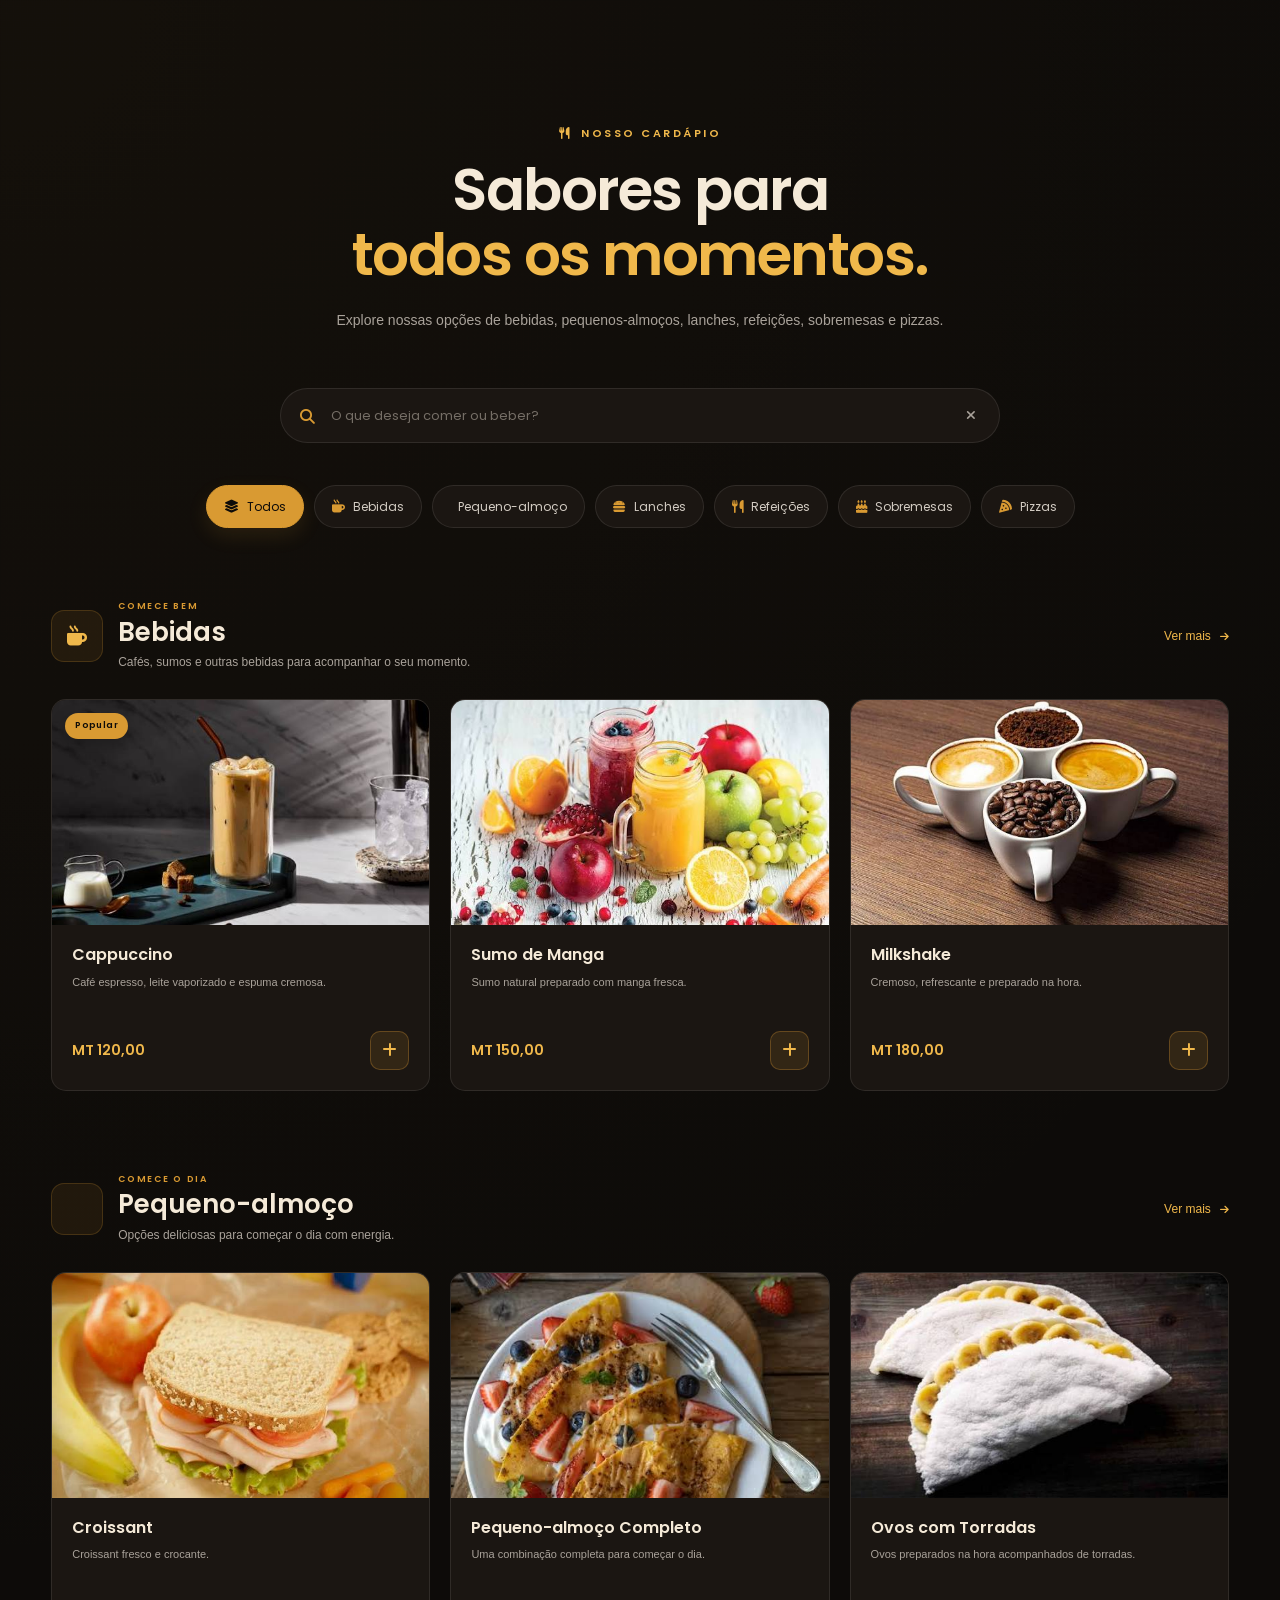
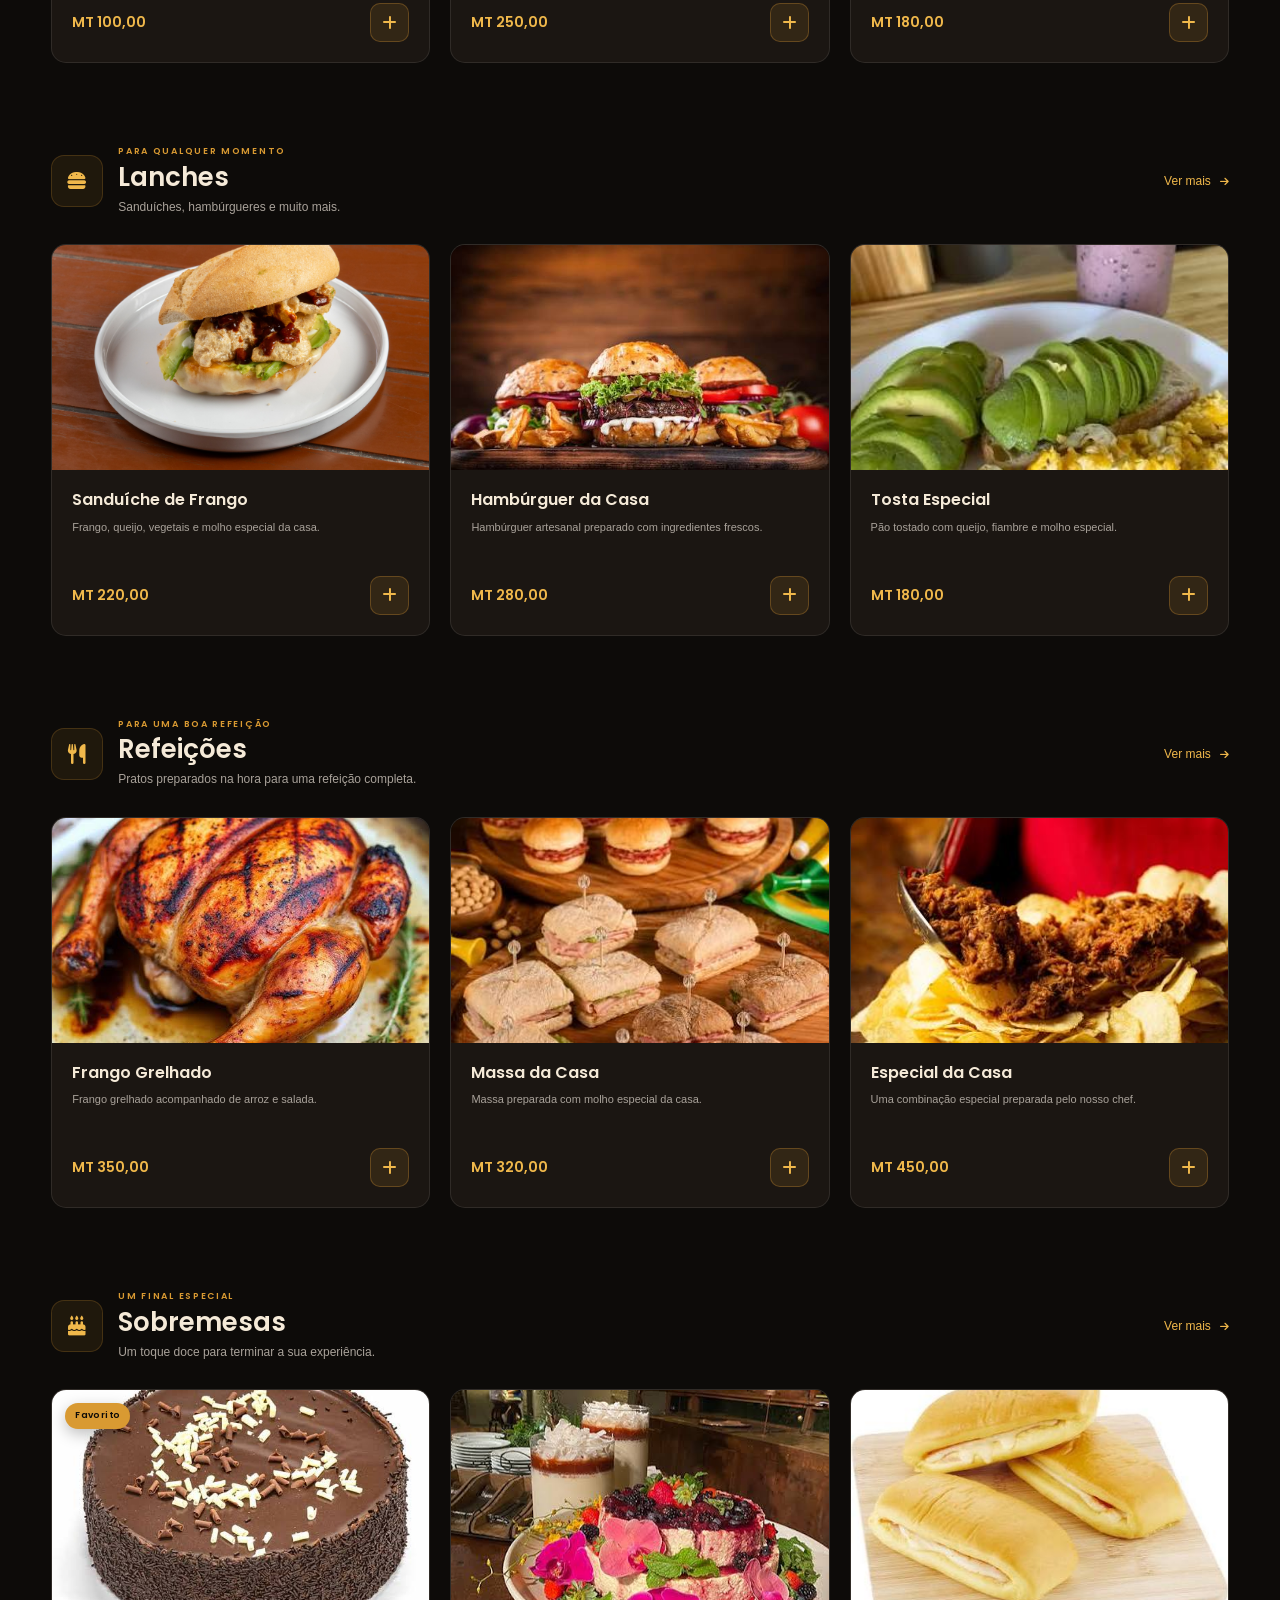
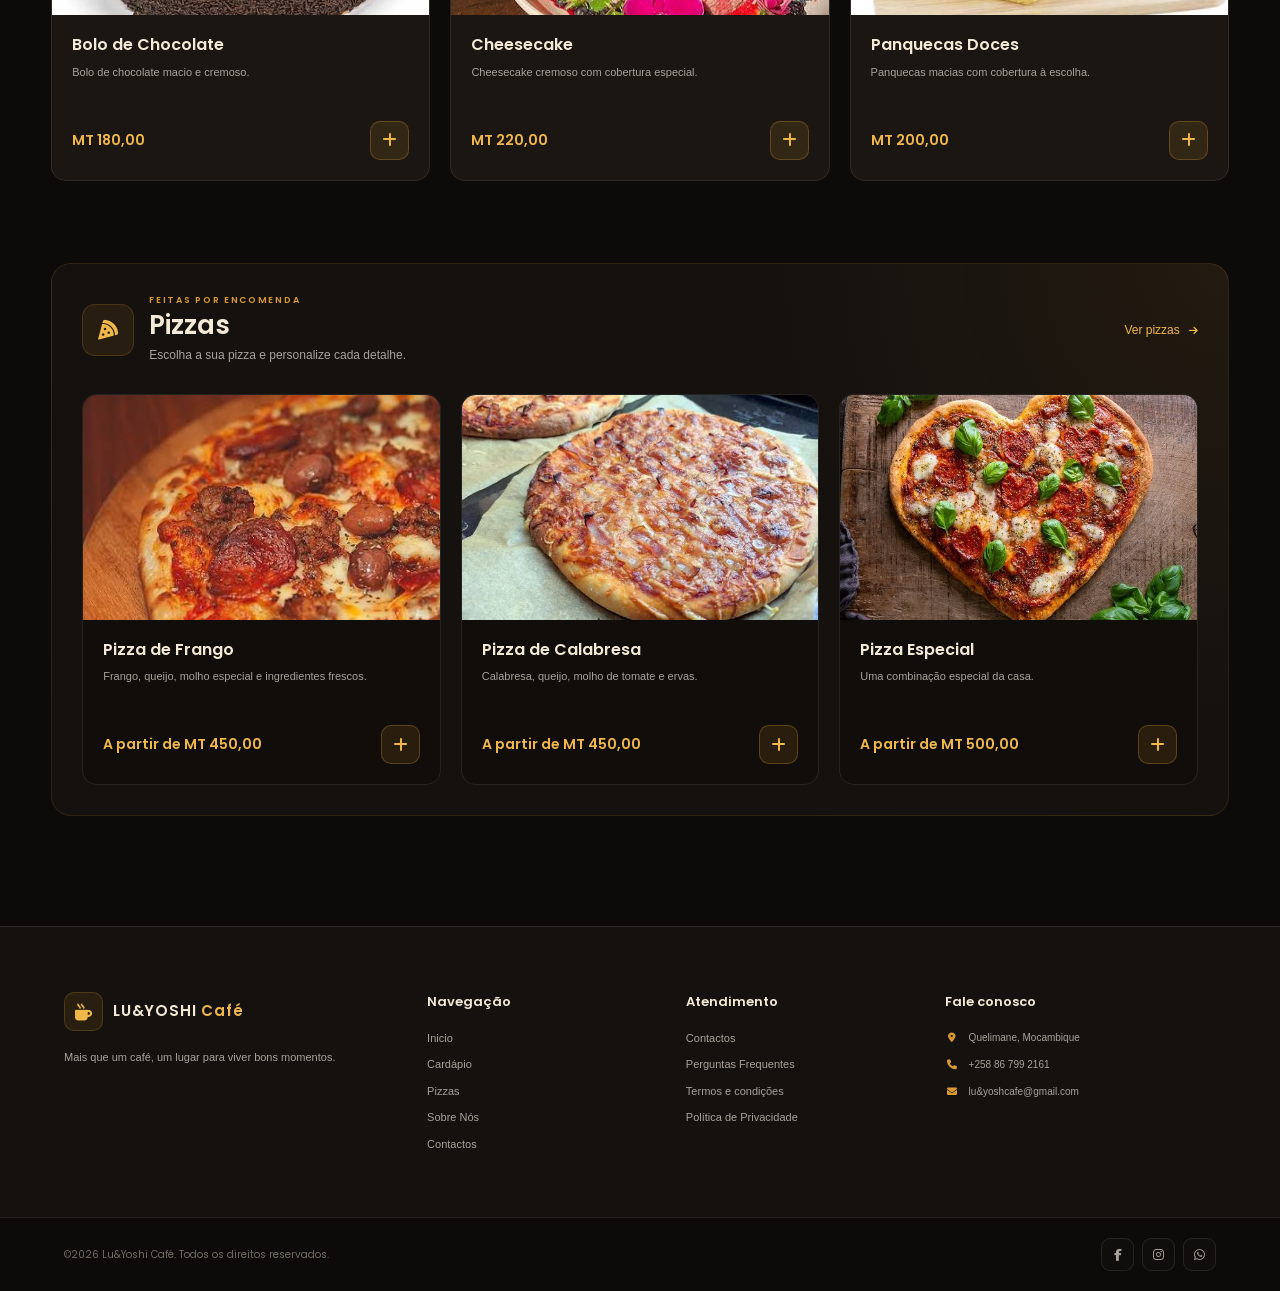
==== commit ad8e4bd8: "Add files via upload" ====
--- a/cardapio.html
+++ b/cardapio.html
@@ -154,7 +154,7 @@
                 <article class="produto-card">
 
                     <div class="produto-imagem">
-                        <img src="imagens/cappuccino.jpg" alt="Cappuccino">
+                        <img src="IMG/capucinoo.jpg" alt="Cappuccino">
 
                         <span class="produto-tag">
                             Popular
@@ -191,7 +191,7 @@
 
                     <div class="produto-imagem">
 
-                        <img src="imagens/sumo-manga.jpg" alt="Sumo natural de manga">
+                        <img src="IMG/sumos-nat.jpg" alt="Sumo natural de manga">
 
                     </div>
 
@@ -225,7 +225,7 @@
 
                     <div class="produto-imagem">
 
-                        <img src="imagens/milkshake.jpg" alt="Milkshake">
+                        <img src="IMG/cafe-bebidas.jpg" alt="Milkshake">
 
                     </div>
 
@@ -295,7 +295,7 @@
                 <article class="produto-card">
 
                     <div class="produto-imagem">
-                        <img src="imagens/croissant.jpg" alt="Croissant">
+                        <img src="IMG/P-banana.jpg" alt="Croissant">
                     </div>
 
                     <div class="produto-info">
@@ -322,7 +322,7 @@
                 <article class="produto-card">
 
                     <div class="produto-imagem">
-                        <img src="imagens/pequeno-almoco.jpg" alt="Pequeno-almoço completo">
+                        <img src="IMG/Mini-pequeno-almoco.jpg" alt="Pequeno-almoço completo">
                     </div>
 
                     <div class="produto-info">
@@ -351,7 +351,7 @@
                 <article class="produto-card">
 
                     <div class="produto-imagem">
-                        <img src="imagens/ovos.jpg" alt="Ovos">
+                        <img src="IMG/lanche.jpg" alt="Ovos">
                     </div>
 
                     <div class="produto-info">
@@ -417,7 +417,7 @@
                 <article class="produto-card">
 
                     <div class="produto-imagem">
-                        <img src="imagens/sanduiche-frango.jpg" alt="Sanduíche de frango">
+                        <img src="IMG/Sande-frango.jpg" alt="Sanduíche de frango">
                     </div>
 
                     <div class="produto-info">
@@ -445,7 +445,7 @@
                 <article class="produto-card">
 
                     <div class="produto-imagem">
-                        <img src="imagens/hamburguer.jpg" alt="Hambúrguer">
+                        <img src="IMG/Hamburgers.jpg" alt="Hambúrguer">
                     </div>
 
                     <div class="produto-info">
@@ -473,7 +473,7 @@
                 <article class="produto-card">
 
                     <div class="produto-imagem">
-                        <img src="imagens/tosta.jpg" alt="Tosta">
+                        <img src="IMG/pao-limao.jpg" alt="Tosta">
                     </div>
 
                     <div class="produto-info">
@@ -540,7 +540,7 @@
                 <article class="produto-card">
 
                     <div class="produto-imagem">
-                        <img src="imagens/prato-frango.jpg" alt="Prato de frango">
+                        <img src="IMG/frango.jpg" alt="Prato de frango">
                     </div>
 
                     <div class="produto-info">
@@ -568,7 +568,7 @@
                 <article class="produto-card">
 
                     <div class="produto-imagem">
-                        <img src="imagens/massa.jpg" alt="Massa">
+                        <img src="IMG/h-decorado.jpg" alt="Massa">
                     </div>
 
                     <div class="produto-info">
@@ -596,7 +596,7 @@
                 <article class="produto-card">
 
                     <div class="produto-imagem">
-                        <img src="imagens/prato-especial.jpg" alt="Prato especial">
+                        <img src="IMG/Chipes-Franco.jpg" alt="Prato especial">
                     </div>
 
                     <div class="produto-info">
@@ -663,7 +663,7 @@
                 <article class="produto-card">
 
                     <div class="produto-imagem">
-                        <img src="imagens/bolo-chocolate.jpg" alt="Bolo de chocolate">
+                        <img src="IMG/bolo-chocolate-cima.jpg" alt="Bolo de chocolate">
 
                         <span class="produto-tag">
                             Favorito
@@ -695,7 +695,7 @@
                 <article class="produto-card">
 
                     <div class="produto-imagem">
-                        <img src="imagens/cheesecake.jpg" alt="Cheesecake">
+                        <img src="IMG/bolo-flores.jpg" alt="Cheesecake">
                     </div>
 
                     <div class="produto-info">
@@ -723,7 +723,7 @@
                 <article class="produto-card">
 
                     <div class="produto-imagem">
-                        <img src="imagens/panqueca.jpg" alt="Panquecas doces">
+                        <img src="IMG/pao-queijo.jpg" alt="Panquecas doces">
                     </div>
 
                     <div class="produto-info">
@@ -790,7 +790,7 @@
                 <article class="produto-card">
 
                     <div class="produto-imagem">
-                        <img src="imagens/pizza-frango.jpg" alt="Pizza de frango">
+                        <img src="IMG/piza-metade.jpg" alt="Pizza de frango">
 
                     </div>
 
@@ -821,7 +821,7 @@
                 <article class="produto-card">
 
                     <div class="produto-imagem">
-                        <img src="imagens/pizza-calabresa.jpg" alt="Pizza de calabresa">
+                        <img src="IMG/pizza-big.jpg" alt="Pizza de calabresa">
                     </div>
 
                     <div class="produto-info">
@@ -851,7 +851,7 @@
                 <article class="produto-card">
 
                     <div class="produto-imagem">
-                        <img src="imagens/pizza-especial.jpg" alt="Pizza especial">
+                        <img src="IMG/pizza-coracao.jpg" alt="Pizza especial">
                     </div>
 
                     <div class="produto-info">
@@ -923,7 +923,7 @@
                 <article class="produto-modal">
 
                     <div class="produto-modal-imagem">
-                        <img src="imagens/cafe-expresso.jpg" alt="Café Expresso">
+                        <img src="IMG/cafe-chaleira.jpg" alt="Café Expresso">
                     </div>
 
                     <div class="produto-modal-info">
@@ -946,7 +946,7 @@
                 <article class="produto-modal">
 
                     <div class="produto-modal-imagem">
-                        <img src="imagens/cappuccino.jpg" alt="Cappuccino">
+                        <img src="IMG/capucino-beer.jpg" alt="Cappuccino">
                     </div>
 
                     <div class="produto-modal-info">
@@ -969,7 +969,7 @@
                 <article class="produto-modal">
 
                     <div class="produto-modal-imagem">
-                        <img src="imagens/cafe-leite.jpg" alt="Café com leite">
+                        <img src="IMG/capucinoo.jpg" alt="Café com leite">
                     </div>
 
                     <div class="produto-modal-info">
@@ -998,7 +998,7 @@
                 <article class="produto-modal">
 
                     <div class="produto-modal-imagem">
-                        <img src="imagens/sumo-manga.jpg" alt="Sumo de Manga">
+                        <img src="IMG/sumo-garafa.jpg" alt="Sumo de Manga">
                     </div>
 
                     <div class="produto-modal-info">
@@ -1021,7 +1021,7 @@
                 <article class="produto-modal">
 
                     <div class="produto-modal-imagem">
-                        <img src="imagens/sumo-laranja.jpg" alt="Sumo de Laranja">
+                        <img src="IMG/sumo-laranja.jpg" alt="Sumo de Laranja">
                     </div>
 
                     <div class="produto-modal-info">
@@ -1044,7 +1044,7 @@
                 <article class="produto-modal">
 
                     <div class="produto-modal-imagem">
-                        <img src="imagens/sumo-maracuja.jpg" alt="Sumo de Maracujá">
+                        <img src="IMG/sumos-nat.jpg" alt="Sumo de Maracujá">
                     </div>
 
                     <div class="produto-modal-info">
@@ -1095,7 +1095,7 @@
 
                 <article class="produto-modal">
                     <div class="produto-modal-imagem">
-                        <img src="imagens/croissant.jpg" alt="Croissant">
+                        <img src="IMG/ricoes.jpg" alt="Croissant">
                     </div>
 
                     <div class="produto-modal-info">
@@ -1646,4 +1646,4 @@
 
 </body>
 
-</html>
+</html>
